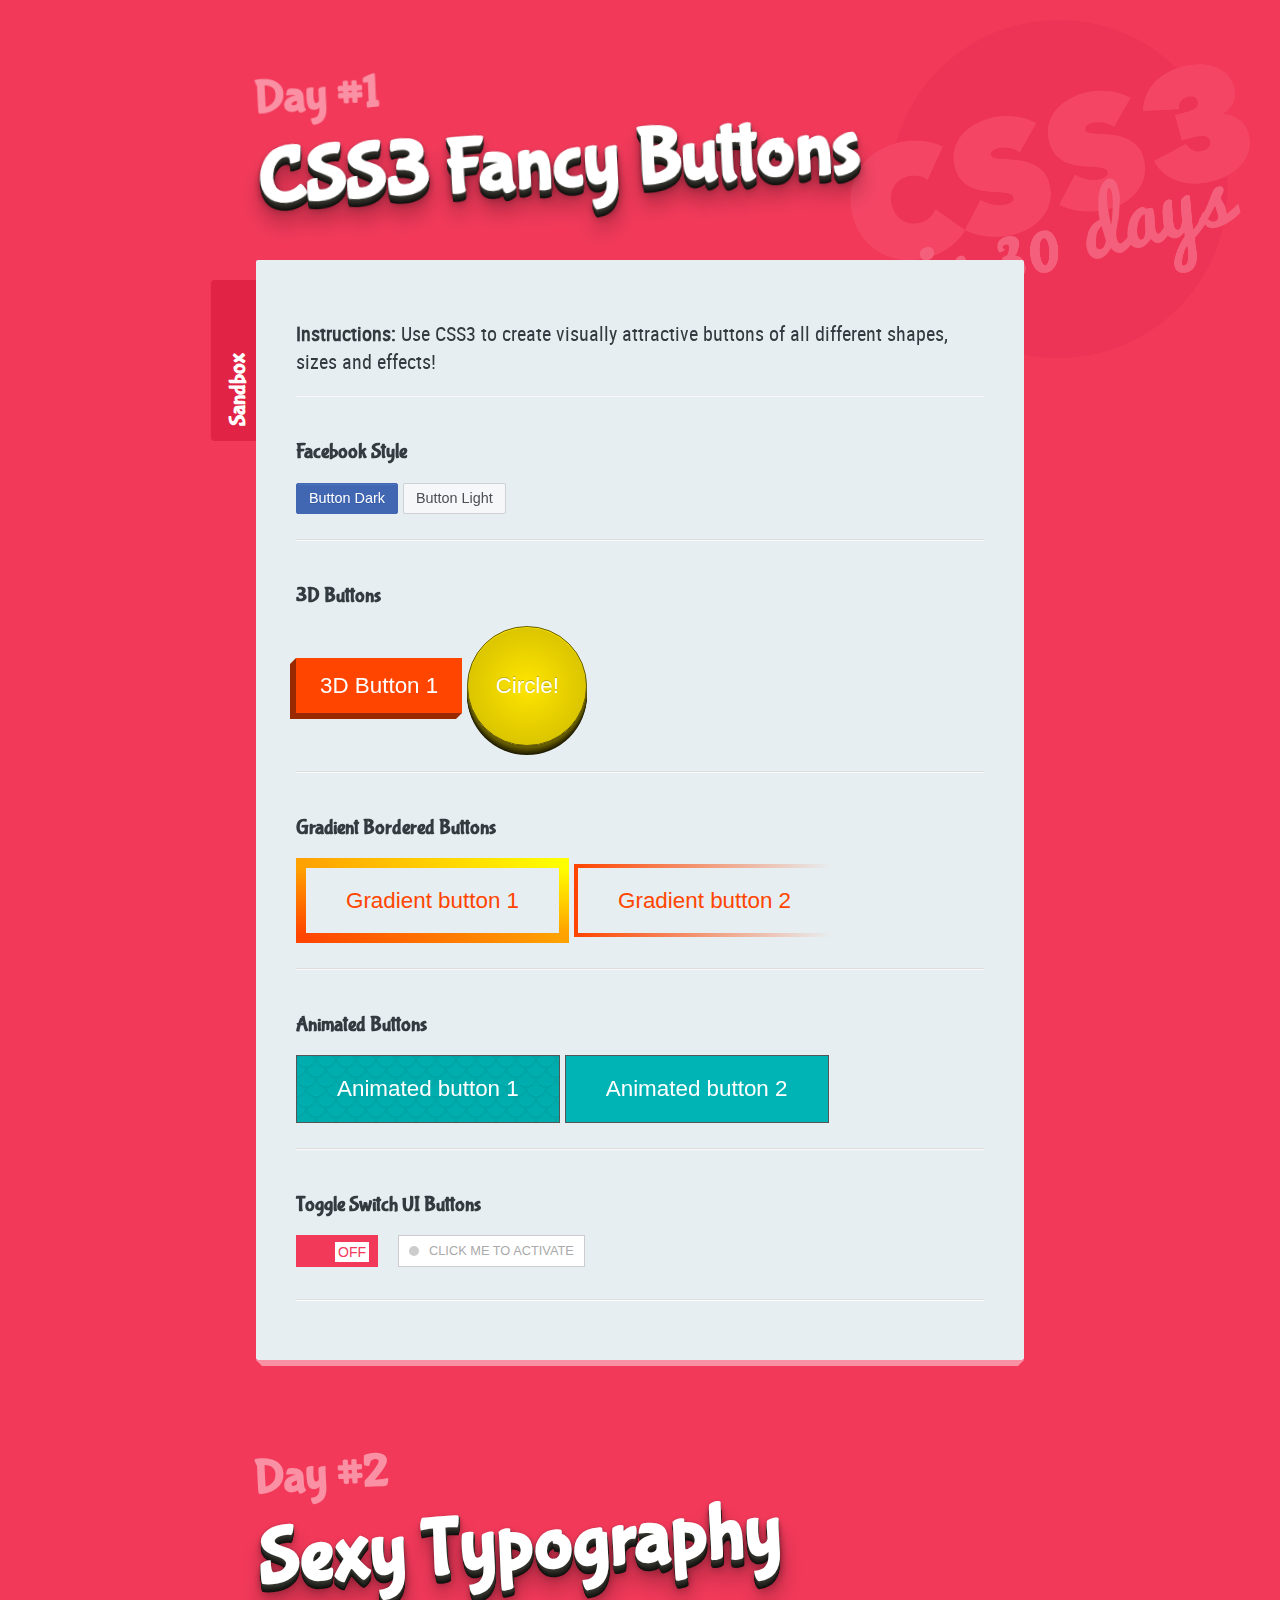
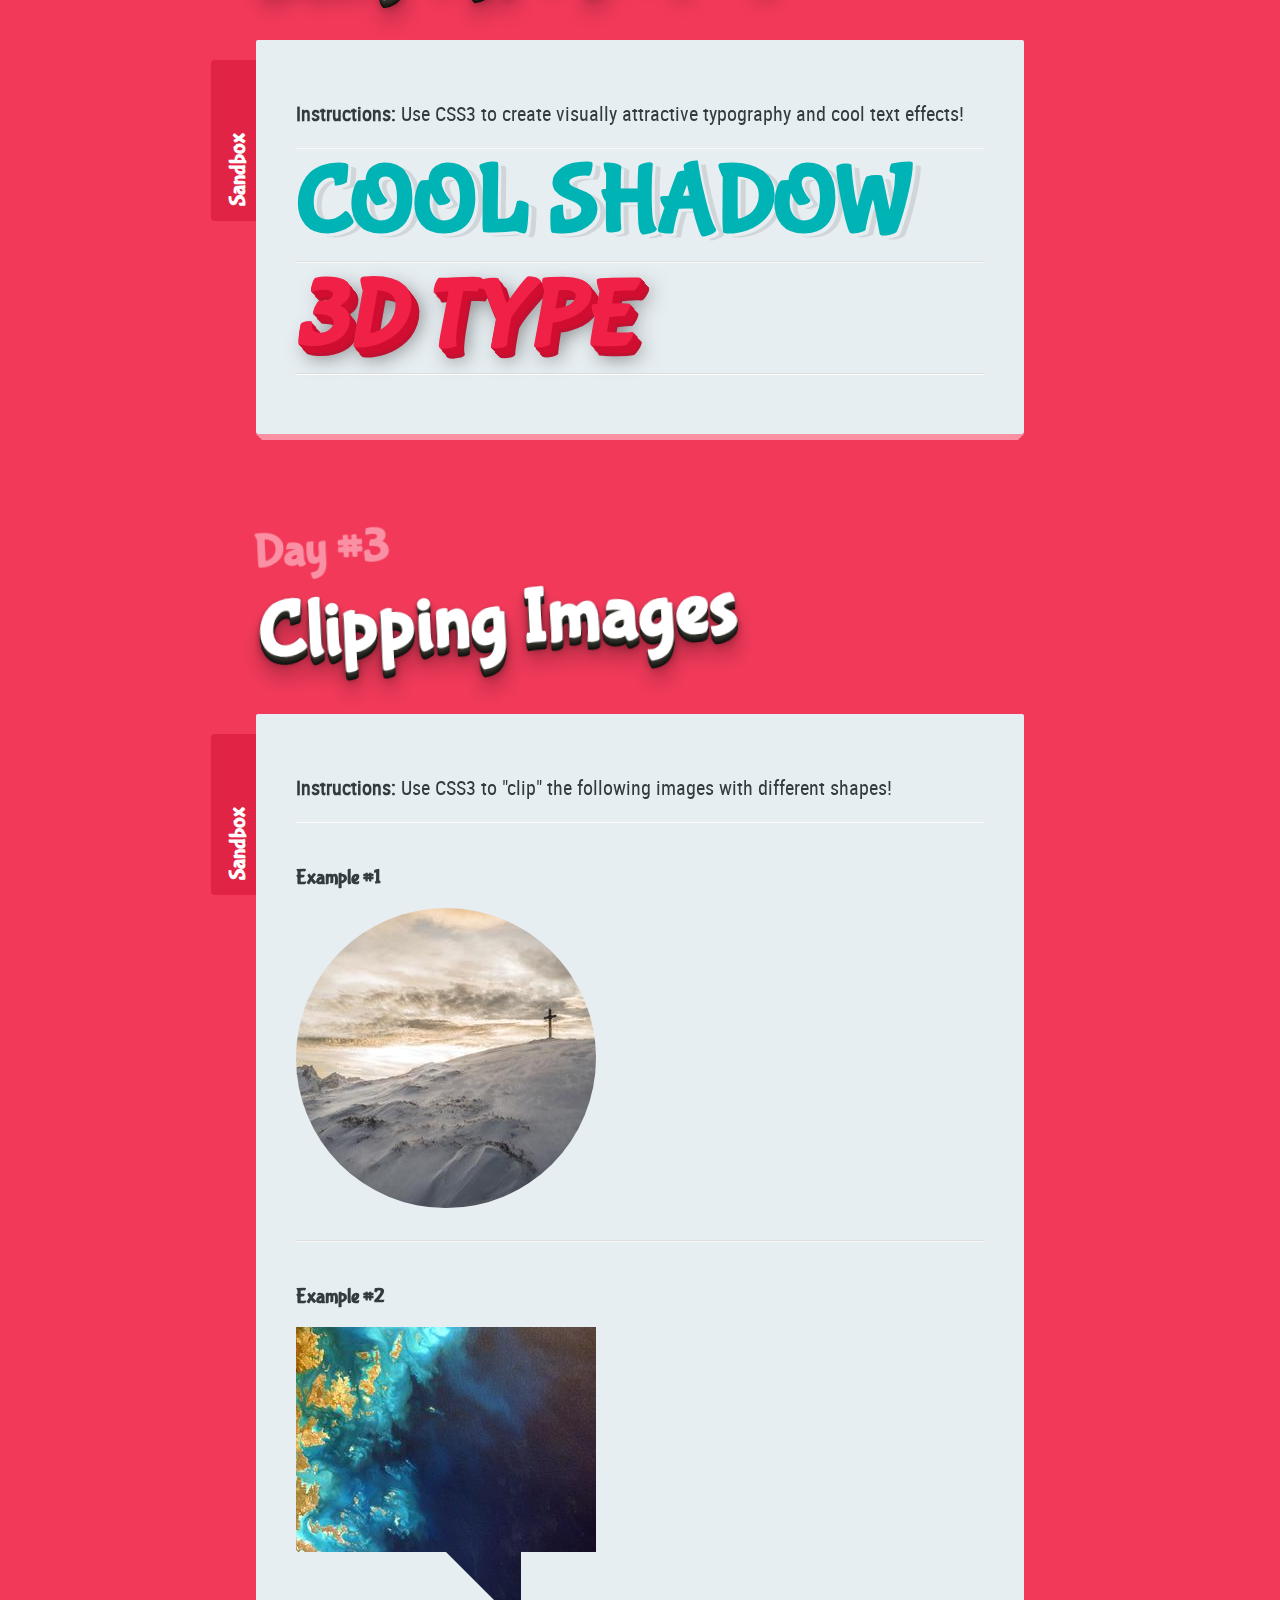
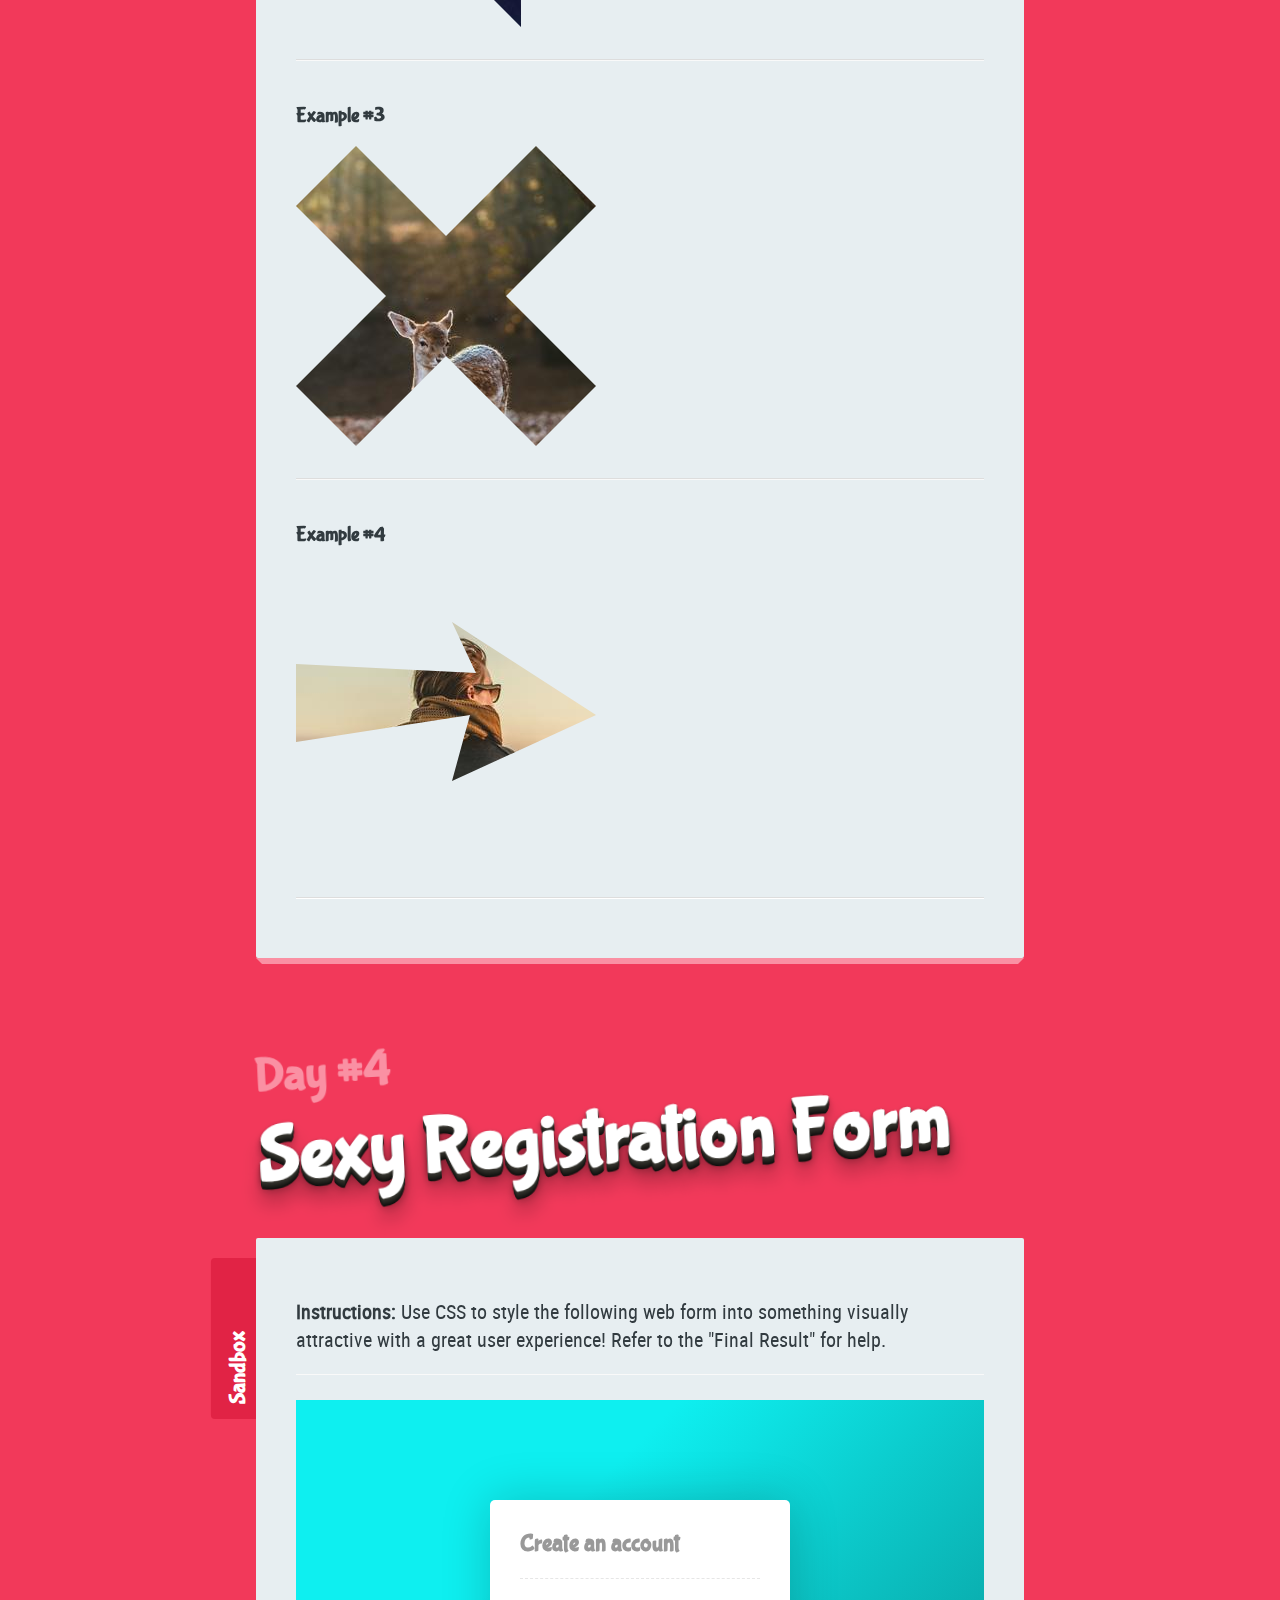
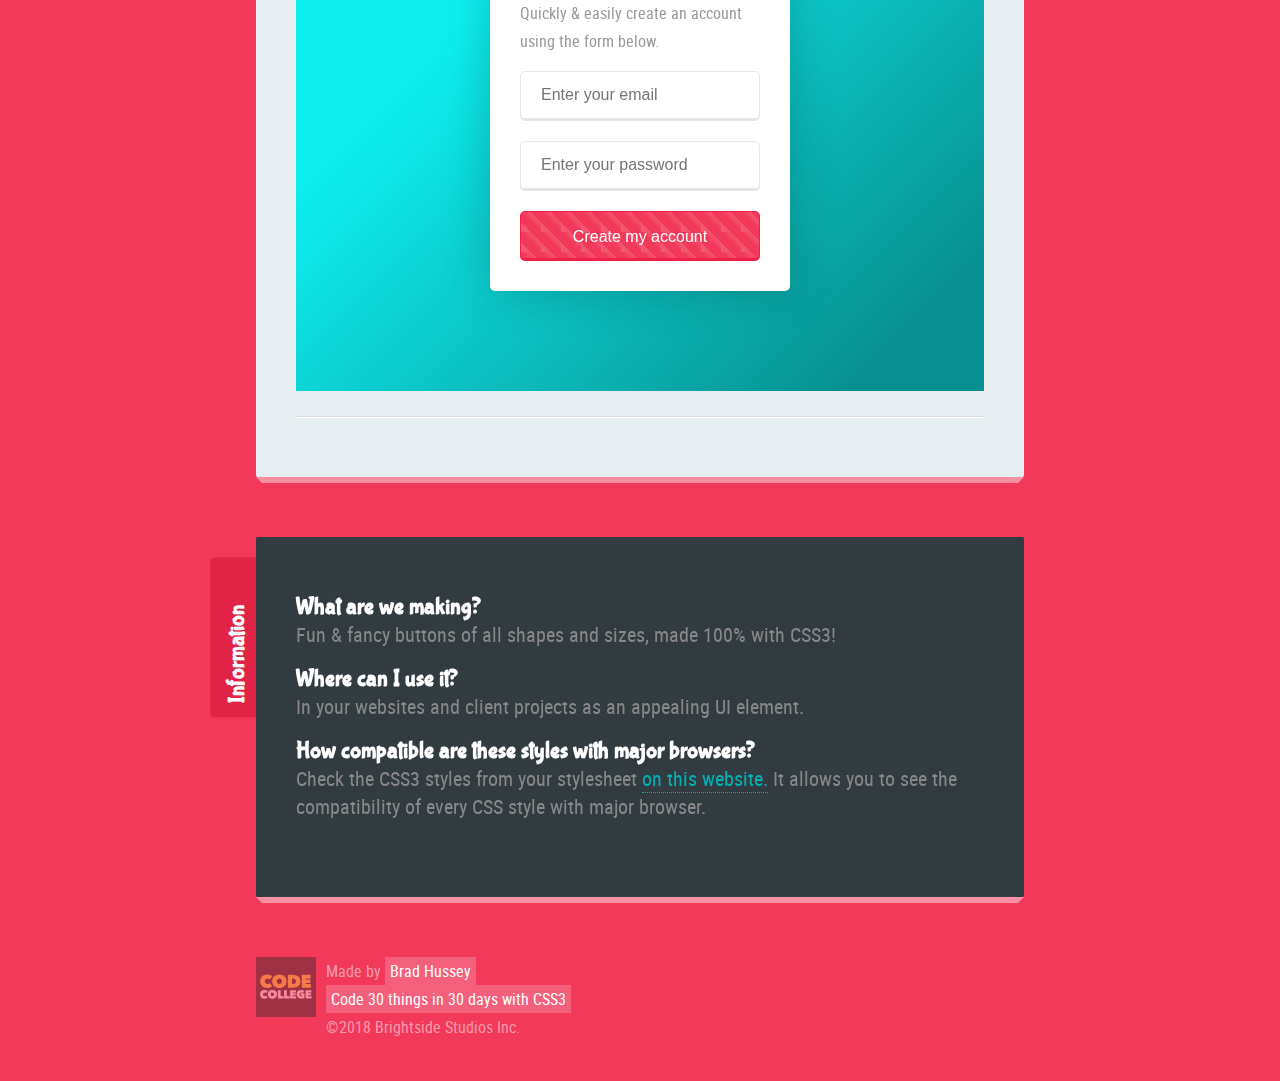
==== index.html @ 58eba9de "change title" ====
<!--
  Message from Brad:
  Thanks for watching CSS3 in 30 Days! You're awesome.
  Want more fun design & coding courses? Check out my website.

  https://codecollege.ca
  (it's free to start)
-->

<!DOCTYPE html>
<html>
  <head>
    <meta charset="utf-8" />
    <title>CSS3 | Code 30 Things in 30 Days with CSS3</title>

    <!-- SANDBOX CSS (this is your file!) -->
    <link rel="stylesheet" href="css/sandbox.css" />

    <!-- NORMALIZE CSS -->
    <link rel="stylesheet" href="css/normalize.css" />

    <!-- PROJECT THEME CSS -->
    <link rel="stylesheet" href="css/theme.css" />
  </head>
  <body>
    <h1><small>Day #1</small> CSS3 Fancy Buttons</h1>

    <div class="sandbox">
      <h2>Sandbox <small>This is where you play</small></h2>
      <div class="content">
        <p>
          <strong>Instructions:</strong> Use CSS3 to create visually attractive
          buttons of all different shapes, sizes and effects!
        </p>

        <section>
          <h4>Facebook Style</h4>
          <button
            type="button"
            name="button"
            class="facebook-style-btn facebook-style-dark"
          >
            Button Dark
          </button>

          <button
            type="button"
            name="button"
            class="facebook-style-btn facebook-style-light"
          >
            Button Light
          </button>
        </section>

        <section>
          <h4>3D Buttons</h4>
          <button type="button" name="button" class="btn-3d-1">
            3D Button 1
          </button>

          <button type="button" name="button" class="btn-3d-2">Circle!</button>
        </section>

        <section>
          <h4>Gradient Bordered Buttons</h4>
          <button type="button" name="button" class="gradient-btn-1">
            Gradient button 1
          </button>
          <button type="button" name="button" class="gradient-btn-2">
            Gradient button 2
          </button>
        </section>

        <section>
          <h4>Animated Buttons</h4>

          <button type="button" name="button" class="animated-btn-1">
            Animated button 1
          </button>
          <button type="button" name="button" class="animated-btn-2">
            Animated button 2
          </button>
        </section>

        <section>
          <h4>Toggle Switch UI Buttons</h4>

          <label for="toggle1" class="toggle-1">
            <input type="checkbox" id="toggle1" class="toggle-1__input" />
            <span class="toggle-1__button"></span>
          </label>

          <label for="toggle2" class="toggle-2">
            <input type="checkbox" id="toggle2" class="toggle-2__input" />
            <span class="toggle-2__button">Click me to activate</span>
          </label>
        </section>
      </div>
    </div>

    <h1><small>Day #2</small> Sexy Typography</h1>

    <div class="sandbox">
      <h2>Sandbox <small>This is where you play</small></h2>
      <div class="content">
        <p>
          <strong>Instructions:</strong> Use CSS3 to create visually attractive
          typography and cool text effects!
        </p>

        <section>
          <h4 class="shadow-typo">Cool Shadow</h4>
        </section>

        <section>
          <h4 class="threedee-typo">3D Type</h4>
        </section>
      </div>
    </div>
    <h1><small>Day #3</small> Clipping Images</h1>
    <div class="sandbox">
      <h2>Sandbox <small>This is where you play</small></h2>
      <div class="content">
        <p>
          <strong>Instructions:</strong> Use CSS3 to "clip" the following images
          with different shapes!
        </p>

        <section>
          <h4>Example #1</h4>

          <img src="/image/1000.jpg"" alt="" class="clip-image-1"/>
        </section>

        <section>
          <h4>Example #2</h4>

          <img src="/image/1002.jpg" alt="" class="clip-image-2" />
        </section>

        <section>
          <h4>Example #3</h4>

          <img src="/image/1003.jpg"" alt="" class="clip-image-3"/>
        </section>

        <section>
          <h4>Example #4</h4>

          <img src="/image/1005.jpg"" alt="" class="clip-image-4"/>
        </section>
      </div>
    </div>

    <h1><small>Day #4</small> Sexy Registration Form</h1>

    <div class="sandbox">
      <h2>Sandbox <small>This is where you play</small></h2>
      <div class="content">
        <p>
          <strong>Instructions:</strong> Use CSS to style the following web form
          into something visually attractive with a great user experience! Refer
          to the "Final Result" for help.
        </p>

        <section>
          <div class="register-wrapper">
            <div class="register-block">
              <h3 class="register-title">Create an account</h3>
              <p>
                Quickly &amp; easily create an account using the form below.
              </p>
              <form action="">
                <input type="email" placeholder="Enter your email" />
                <input type="password" placeholder="Enter your password" />
                <input type="submit" value="Create my account" />
              </form>
            </div>
          </div>
        </section>
      </div>
    </div>
    <div class="info">
      <h2>Information <small>About this lesson</small></h2>
      <h3>What are we making?</h3>
      <p>
        Fun &amp; fancy buttons of all shapes and sizes, made 100% with CSS3!
      </p>

      <h3>Where can I use it?</h3>
      <p>In your websites and client projects as an appealing UI element.</p>

      <h3>How compatible are these styles with major browsers?</h3>
      <p>
        Check the CSS3 styles from your stylesheet
        <a href="http://caniuse.com/">on this website.</a> It allows you to see
        the compatibility of every CSS style with major browser.
      </p>
    </div>

    <footer>
      <div class="logo">
        <a href="http://codecollege.ca/" id="logo">
          <img src="image/bggray.svg" width="60px" id="logo_bg-gray" />
          <img src="image/bgyellow.svg" width="60px" id="logo_bg-yellow" />
          <img
            src="image/codecollegelogo.svg"
            width="60px"
            id="logo_codecollege"
          />

          <!-- <img src="../_theme-styles/img/codecollegelogo.png" alt="Learn to Code at CodeCollege.ca" height="60px"> -->
        </a>
      </div>
      <div class="made-by">
        Made by <a href="http://bradhussey.ca/">Brad Hussey</a>
      </div>
      <div class="course">
        <a href="http://codecollege.ca/">Code 30 things in 30 days with CSS3</a>
      </div>
      <div class="copyright">&copy;2018 Brightside Studios Inc.</div>
    </footer>
  </body>
</html>
---- css/sandbox.css ----
/* ========================================

    CODE YOUR STYLES BELOW!

   ====================================== */

/* facebook button */
.facebook-style-btn {
  border-radius: 2px;
  font-size: 0.9rem;
  padding: 6px 12px;
}

.facebook-style-dark {
  -moz-box-shadow: inset 0 1px 0 0 #4d73bf;
  -webkit-box-shadow: inset 0 1px 0 0 #4d73bf;
  box-shadow: inset 0 1px 0 0 #4d73bf;
  background-color: #4267b2;
  border: solid 1px #4267b2;
  color: white;
  text-shadow: 0 1px 0 #3359a5;
}

.facebook-style-dark:hover {
  background-color: #2b54a7;
}
.facebook-style-dark:active {
  background-color: #1d4698;
  border-color: #1d4698;
}

.facebook-style-light {
  background-color: #f6f7f9;
  border: solid 1px #ced0d4;
  color: #4b4f56;
}

.facebook-style-light:hover {
  background-color: #e9ebee;
}
.facebook-style-light:active {
  background-color: #d8dade;
  border-color: #d8dade;
}

/* 3d Button */

.btn-3d-1 {
  position: relative;
  background-color: orangered;
  border: none;
  color: white;
  padding: 15px 24px;
  font-size: 1.4rem;
  box-shadow: -6px 6px 0 hsl(16, 100%, 30%);
  outline: none;
}

.btn-3d-1:hover {
  background-color: hsl(16, 100%, 45%);
}

.btn-3d-1:active {
  background-color: hsl(15, 100%, 40%);
  top: 3px;
  left: -3px;
  box-shadow: -3px 3px 0 hsl(16, 100%, 30%);
}

.btn-3d-1::before {
  position: absolute;
  display: block;
  content: "";
  height: 0;
  width: 0;

  border: solid 6px transparent;
  border-right: solid 6px hsl(16, 100%, 30%);
  border-left-width: 0;
  top: 0;
  left: -6px;
}
.btn-3d-1::after {
  position: absolute;
  display: block;
  content: "";
  height: 0;
  width: 0;

  border: solid 6px transparent;
  border-top: solid 6px hsl(16, 100%, 30%);
  border-bottom-width: 0;
  right: 0;
  bottom: -6px;
}

.btn-3d-1:active::before {
  border: solid 3px transparent;
  border-right: solid 3px hsl(16, 100%, 30%);
}
.btn-3d-1:active::after {
  border: solid 3px transparent;
  border-top: solid 3px hsl(16, 100%, 30%);
}

/* 3d button 2 */

.btn-3d-2 {
  position: relative;

  background-color: #ecd300;
  background: -webkit-radial-gradient(hsl(54, 100%, 50%), hsl(54, 100%, 40%));
  background: -o-radial-gradient(hsl(54, 100%, 50%), hsl(54, 100%, 40%));
  background: -moz-radial-gradient(hsl(54, 100%, 50%), hsl(54, 100%, 40%));
  background: radial-gradient(hsl(54, 100%, 50%), hsl(54, 100%, 40%));

  font-size: 1.4rem;
  text-shadow: 0 -1px 0 #c3af07;
  color: white;
  border: solid 1px hsl(54, 100%, 20%);
  border-radius: 100%;
  height: 120px;
  width: 120px;
  z-index: 4;

  outline: none;

  box-shadow: inset 0 1px 0 hsl(54, 100%, 50%), 0 2px 0 hsl(54, 100%, 20%),
    0 3px 0 hsl(54, 100%, 18%), 0 4px 0 hsl(54, 100%, 16%),
    0 5px 0 hsl(54, 100%, 14%), 0 6px 0 hsl(54, 100%, 12%),
    0 7px 0 hsl(54, 100%, 10%), 0 8px 0 hsl(54, 100%, 8%),
    0 9px 0 hsl(54, 100%, 6%);
}

.btn-3d-2:hover {
  background: -webkit-radial-gradient(hsl(54, 100%, 45%), hsl(54, 100%, 35%));
  background: -o-radial-gradient(hsl(54, 100%, 45%), hsl(54, 100%, 35%));
  background: -moz-radial-gradient(hsl(54, 100%, 45%), hsl(54, 100%, 35%));
  background: radial-gradient(hsl(54, 100%, 45%), hsl(54, 100%, 35%));
}
.btn-3d-2:active {
  background: -webkit-radial-gradient(hsl(54, 100%, 43%), hsl(54, 100%, 33%));
  background: -o-radial-gradient(hsl(54, 100%, 43%), hsl(54, 100%, 33%));
  background: -moz-radial-gradient(hsl(54, 100%, 43%), hsl(54, 100%, 33%));
  background: radial-gradient(hsl(54, 100%, 43%), hsl(54, 100%, 33%));

  top: 2px;

  box-shadow: inset 0 1px 0 hsl(54, 100%, 50%), 0 2px 0 hsl(54, 100%, 20%),
    0 3px 0 hsl(54, 100%, 18%), 0 4px 0 hsl(54, 100%, 16%),
    0 5px 0 hsl(54, 100%, 14%), 0 6px 0 hsl(54, 100%, 12%),
    0 7px 0 hsl(54, 100%, 10%);
}

/* gradient button */

.gradient-btn-1 {
  position: relative;
  z-index: 1;
  display: inline-block;
  padding: 20px 40px;
  font-size: 1.4rem;
  box-sizing: border-box;
  background-color: #e7eef1;
  border: solid 10px transparent;
  border-image: linear-gradient(to top right, orangered, yellow);
  border-image-slice: 1;
  color: orangered;
  transition: all 0.3s ease-in-out;
}

.gradient-btn-1:hover {
  background-image: linear-gradient(to top right, orangered, yellow);
  color: white;
}

.gradient-btn-2 {
  position: relative;
  z-index: 1;
  display: inline-block;
  padding: 20px 40px;
  font-size: 1.4rem;
  box-sizing: border-box;
  background-color: #e7eef1;
  border: solid 4px transparent;
  border-image: linear-gradient(to right, orangered, transparent);
  border-image-slice: 1;
  color: orangered;
  transition: all 0.3s ease-in-out;
}

.gradient-btn-2:hover {
  background-image: linear-gradient(to right, orangered, transparent);
  color: white;
  border-right-style: none;
}

/* animated button */

.animated-btn-1 {
  position: relative;
  display: inline-block;
  padding: 20px 40px;
  font-size: 1.4rem;
  background-color: #00b3b4;
  background-image: url(../image/pattern.png);
  background-size: 40xp 40px;
  border: solid 1px #555;
  color: white;
  transition: all ease 0.3s;
}

.animated-btn-1:hover {
  animation: loading-btn-animation 2s linear infinite;
}

@keyframes loading-btn-animation {
  from {
    background-position: 0 0;
  }
  to {
    background-position: 40px 0;
  }
}

.animated-btn-2 {
  position: relative;
  display: inline-block;
  padding: 20px 40px;
  font-size: 1.4rem;
  background-color: #00b3b4;
  background-size: 40xp 40px;
  border: solid 1px #555;
  color: white;
  transition: all ease 0.3s;
}

.animated-btn-2::after {
  position: absolute;
  top: 30%;
  right: 0.6em;
  content: ">";
  transition: all ease 0.3s;
  opacity: 0;
}

.animated-btn-2:hover {
  padding: 20px 60px 20px 20px;
}
.animated-btn-2:hover::after {
  right: 1.2em;
  opacity: 1;
}

/* toogle switch button */

.toggle-1 {
  font-family: Helvetica, Arial, sans-serif;
  display: inline-block;
  vertical-align: top;
  margin: 0 15px 0 0;
}

.toggle-1__input {
  display: none;
}

.toggle-1__button {
  position: relative;
  display: inline-block;
  font-size: 14px;
  line-height: 20px;
  text-transform: uppercase;
  background-color: #f2395a;
  border: solid 1px #f2395a;
  color: white;
  width: 80px;
  height: 30px;
  transition: all ease 0.3s;
  cursor: pointer;
}

.toggle-1__button::before {
  position: absolute;
  top: 6px;
  left: 38px;
  right: auto;
  display: inline-block;
  height: 20px;
  padding: 0 3px;
  background-color: #ffffff;
  color: #f2395a;
  content: "off";
  transition: all 0.3s ease;
}

.toggle-1__input:checked + .toggle-1__button {
  background-color: #00b3b4;
  border: solid 1px #00b3b4;
}

.toggle-1__input:checked + .toggle-1__button::before {
  left: 5px;
  content: "on";
  color: #00b3b4;
}

.toggle-2 {
  font-family: Helvetica, Arial, sans-serif;
  font-size: 0.8rem;
  display: inline-block;
  vertical-align: top;
  margin: 0 15px 0 0;
}

.toggle-2__input {
  display: none;
}
.toggle-2__button {
  position: relative;
  display: inline-block;
  line-height: 20px;
  text-transform: uppercase;
  background-color: white;
  color: #aaa;
  border: solid 1px #ccc;
  padding: 5px 10px 5px 30px;
  transition: all ease 0.3s;
  cursor: pointer;
}

.toggle-2__button::before {
  position: absolute;
  top: 10px;
  left: 10px;
  display: inline-block;
  width: 10px;
  height: 10px;
  background-color: #ccc;
  content: "";
  transition: all ease 0.3s;
  border-radius: 100%;
}

.toggle-2__input:checked + .toggle-2__button {
  background-color: #00b3b4;
  border-color: #00b3b4;
  color: white;
}

.toggle-2__input:checked + .toggle-2__button::before {
  background-color: white;
}

/* cool shadow */
.shadow-typo {
  position: relative;
  display: inline-block;
  font-size: 6rem;
  text-transform: uppercase;
  color: #00b3b4;
  text-shadow: 3px 3px 0px #e7eef1, 8px 4px 0px rgba(0, 0, 0, 0.1);
}

.threedee-typo {
  font-size: 6rem;
  text-transform: uppercase;
  color: #f02046;
  -webkit-transform: skew(-5deg, -5deg) rotate(5deg);
  transform: skew(-5deg, -5deg) rotate(5deg);
  -webkit-transform-origin: center center;
  transform-origin: center center;

  text-shadow: 1px 1px #d10e31, 2px 2px #d10e31, 3px 3px #d10e31,
    4px 4px #d10e31, 5px 5px #d10e31, 6px 6px #d10e31, 7px 7px #d10e31,
    8px 8px #c01232, 9px 9px #c01232, 10px 10px #c01232,
    11px 11px 20px rgba(0, 0, 0, 0.5);
}

/* clipping images day 3 */

/* image number 1 */

.clip-image-1 {
  -webkit-clip-path: circle(50% at 50% 50%);
  clip-path: circle(50% at 50% 50%);
}

.clip-image-2 {
  -webkit-clip-path: polygon(
    0 0,
    100% 0,
    100% 75%,
    75% 75%,
    75% 100%,
    50% 75%,
    0 75%
  );
  clip-path: polygon(0 0, 100% 0, 100% 75%, 75% 75%, 75% 100%, 50% 75%, 0 75%);
}
.clip-image-3 {
  -webkit-clip-path: polygon(
    20% 0,
    0 20%,
    30% 50%,
    0 80%,
    20% 100%,
    50% 70%,
    80% 100%,
    100% 80%,
    70% 50%,
    100% 20%,
    80% 0%,
    50% 30%
  );
  clip-path: polygon(
    20% 0,
    0 20%,
    30% 50%,
    0 80%,
    20% 100%,
    50% 70%,
    80% 100%,
    100% 80%,
    70% 50%,
    100% 20%,
    80% 0%,
    50% 30%
  );
}
.clip-image-4 {
  -webkit-clip-path: polygon(
    0% 33%,
    60% 36%,
    52% 19%,
    100% 50%,
    52% 72%,
    58% 50%,
    0% 59%
  );
  clip-path: polygon(
    0% 33%,
    60% 36%,
    52% 19%,
    100% 50%,
    52% 72%,
    58% 50%,
    0% 59%
  );
}

/* day 4 sexy registration form */

.register-wrapper {
  background-image: -webkit-linear-gradient(135deg, #0eeff0 30%, #088f90 90%);
  background-image: linear-gradient(135deg, #0eeff0 30%, #088f90 90%);
  position: relative;
  z-index: 3;
  padding: 100px;
  color: #999;
  font-size: 1rem;
}

.register-wrapper * {
  box-sizing: border-box;
}

.register-wrapper form input {
  display: inline-block;
  width: 100%;
  padding: 0 20px;
  line-height: 50px;
  height: 50px;
  background-color: white;
  border: solid 1px #e6e6e6;
  border-bottom-width: 3px;
  border-radius: 5px;
  -webkit-transition: all ease 0.3s;
  transition: all ease 0.3s;
  outline: none;
}
.register-wrapper form input:not(:last-child) {
  margin-bottom: 20px;
}
.register-wrapper form input[type="email"]:focus,
.register-wrapper form input[type="email"]:active,
.register-wrapper form input[type="password"]:focus,
.register-wrapper form input[type="password"]:active {
  border-color: #ccc;
}
.register-wrapper form input[type="submit"] {
  position: relative;
  z-index: 1;
  display: inline-block;
  padding: 0 20px;
  background-color: #f2395a;
  background-size: 20px 20px;
  background-image: -webkit-linear-gradient(
    45deg,
    rgba(255, 255, 255, 0.15) 25%,
    rgba(0, 0, 0, 0) 25%,
    rgba(0, 0, 0, 0) 50%,
    rgba(255, 255, 255, 0.15) 75%,
    rgba(255, 255, 255, 0.15) 75%,
    rgba(0, 0, 0, 0) 75%,
    rgba(0, 0, 0, 0)
  );
  border: solid 1px #f02146;
  border-bottom-width: 3px;
  color: white;
  cursor: pointer;
  -webkit-transition: all ease 0.3s;
  transition: all ease 0.3s;
}
.register-wrapper form input[type="submit"]:hover {
  background-size: 30px 30px;
}

.register-title {
  font-size: 1.5rem;
  padding-bottom: 20px;
  margin: 0 0 20px;
  border-bottom: dashed 1px #e6e6e6;
}

.register-block {
  position: relative;
  display: block;
  width: 100%;
  max-width: 300px;
  margin: 0 auto;
  padding: 30px;
  background-color: white;
  box-shadow: 0 0 50px rgba(0, 0, 0, 0.2);
  border-radius: 5px;
}
.register-block::before,
.register-block::after {
  position: absolute;
  z-index: -1;
  top: 0;
  left: 0;
  right: 0;
  bottom: 0;
  display: block;
  width: 100%;
  height: 100%;
  content: "";
  background-color: white;
  border: solid 1px #e6e6e6;
  border-radius: 5px;
  -webkit-transform: scale(0.9) translate(0, 0);
  transform: scale(0.9) translate(0, 0);
  transition: all ease 0.3s;
}

.register-block::after {
  transition-delay: 0.05s;
}

.register-block:hover::before {
  -webkit-transform: scale(0.96) translate(0, 16px);
  transform: scale(0.96) translate(0, 16px);
  z-index: -1;
}
.register-block:hover::after {
  -webkit-transform: scale(0.92) translate(0, 32px);
  transform: scale(0.92) translate(0, 32px);
  z-index: -2;
}
---- css/theme.css ----
/* ========================================
   THEME.CSS
   These are the styles for the theme of
   the lesson.

   Course:  CSS3 in 30 Days
   Author:  Brad Hussey
   Website: codecollege.ca
   ====================================== */
/* font local */
@font-face {
  font-family: "Nova Mono";
  src: url("/fonts/novamono-regular-webfont.woff2") format("woff2"),
    url("/fonts/novamono-regular-webfont.woff") format("woff");
  font-weight: normal;
  font-style: normal;
}

@font-face {
  font-family: "Bubblegum Sans";
  src: url("/fonts/bubblegumsans-regular-webfont.woff2") format("woff2"),
    url("/fonts/bubblegumsans-regular-webfont.woff") format("woff");
  font-weight: normal;
  font-style: normal;
}

@font-face {
  font-family: "Roboto Condensed";
  src: url("/fonts/robotocondensed-regular-webfont.woff2") format("woff2"),
    url("/fonts/robotocondensed-regular-webfont.woff") format("woff");
  font-weight: normal;
  font-style: normal;
}
/* font local */
body {
  font-family: "Roboto Condensed", "Helvetica Neue", Helvetica, Arial,
    sans-serif;

  /* DARK PINK */
  background: #f2395a;

  /*TEAL*/
  /*background: #00B3B4;*/

  font-size: 20px;
  line-height: 28px;
  color: #323b40;
  margin: 40px 0;
}

body::before {
  position: fixed;
  content: "";
  height: 400px;
  width: 400px;
  top: 20px;
  right: 30px;
  background: url("../image/CSS30_Logo.png") no-repeat;
  background-size: 100%;
  opacity: 0.2;
}

h1,
h2,
h3,
h4,
h5,
h6 {
  font-family: "Bubblegum Sans", cursive;
}

h1 {
  width: 60%;
  max-width: 960px;
  margin: 0 auto 60px;
  transform: rotate(-3deg);
  color: white;
  text-align: left;
  font-size: 5rem;
  line-height: 5rem;
  text-shadow: 0 1px 0 hsl(52, 7%, 20%), 0 2px 0 hsl(52, 7%, 18%),
    0 3px 0 hsl(52, 7%, 16%), 0 4px 0 hsl(52, 7%, 14%), 0 5px 0 hsl(52, 7%, 12%),
    0 6px 0 hsl(52, 7%, 10%), 0 7px 0 hsl(52, 7%, 8%), 0 8px 0 hsl(52, 7%, 6%),
    0 0 5px rgba(0, 0, 0, 0.05), 0 1px 3px rgba(0, 0, 0, 0.2),
    0 3px 5px rgba(0, 0, 0, 0.2), 0 5px 10px rgba(0, 0, 0, 0.2),
    0 10px 10px rgba(0, 0, 0, 0.2), 0 20px 20px rgba(0, 0, 0, 0.3);
}

h1 small {
  font-size: 3rem;
  display: block;
  color: #fa90a3;
  text-shadow: none;
}

h2 {
  color: white;
}

h2 small {
  font-weight: normal;
  font-size: 1rem;
  display: block;
  color: #323b40;
}

h3 small {
  font-weight: normal;
  font-family: "Roboto Condensed", "Helvetica Neue", Helvetica, Arial,
    sans-serif;
  color: #888;
  display: block;
}

h4 {
  margin: 1rem 0;
}

a:link,
a:visited {
  color: #00b3b4;
  text-decoration: none;
  border-bottom: dotted 1px #00b3b4;
}
a:hover {
  background: #00b3b4;
  color: white;
  text-decoration: none;
}

button {
  font-size: 1rem;
}

code {
  background: #fd6000;
  color: white;
  padding: 4px 6px;
  font-family: "Nova Mono", monospace;
  font-size: 1rem;
  border-radius: 2px;
  box-shadow: inset 0 1px 2px #5e2400;
  display: inline-block;
}

section {
  position: relative;
  border-top: solid 1px #f9f9f9;
  border-bottom: solid 1px #ddd;
  padding: 25px 0;
}

section:first-child::before {
  position: absolute;
  content: "";
  width: 100%;
  height: 1px;
  border-top: solid 1px #ddd;
  top: -2px;
  left: 0;
}

section:last-child::after {
  position: absolute;
  content: "";
  width: 100%;
  border-top: solid 1px white;
  bottom: -2px;
  left: 0;
}

section footer {
  margin: inherit;
  width: inherit;
  color: inherit;
  font-size: inherit;
}

section header,
section article,
section nav,
section aside,
section footer,
section .logo,
section .articles {
  background: rgba(140, 204, 231, 0.2);
  border: solid 1px rgba(140, 204, 231, 0.3);
  padding: 2%;
  margin: 0 0 2%;
  font-size: 1rem;
  box-sizing: border-box;
}

section ul {
  list-style: none;
  margin: 0;
  padding: 0;
}

section ul li {
  display: inline-block;
  margin: 0 2% 0 0;
}

.course-files {
  text-align: center;
}

a.button-theme {
  color: white;
  font-weight: bold;
  text-transform: uppercase;
}

.button-theme {
  position: relative;
  display: inline-block;
  padding: 10px 30px;
  text-align: center;
  color: white;

  text-shadow: -1px -1px 0 #2c7982;
  background: #00b3b4;
  border: 1px solid #379aa4;

  -webkit-border-radius: 4px;
  -moz-border-radius: 4px;
  border-radius: 4px;

  -webkit-box-shadow: 0 1px 0 rgba(255, 255, 255, 0.5) inset,
    0 -1px 0 rgba(255, 255, 255, 0.1) inset, 0 4px 0 #338a94,
    0 4px 2px rgba(0, 0, 0, 0.5);
  -moz-box-shadow: 0 1px 0 rgba(255, 255, 255, 0.5) inset,
    0 -1px 0 rgba(255, 255, 255, 0.1) inset, 0 4px 0 #338a94,
    0 4px 2px rgba(0, 0, 0, 0.5);
  box-shadow: 0 1px 0 rgba(255, 255, 255, 0.5) inset,
    0 -1px 0 rgba(255, 255, 255, 0.1) inset, 0 4px 0 #338a94,
    0 4px 2px rgba(0, 0, 0, 0.5);
}

.button-theme::before {
  background: #fa90a3;
  background-image: -webkit-gradient(
    linear,
    0% 0%,
    0% 100%,
    from(#ef758b),
    to(#fa90a3)
  );

  -webkit-border-radius: 4px;
  -moz-border-radius: 4px;
  border-radius: 4px;

  -webkit-box-shadow: 0 1px 2px rgba(0, 0, 0, 0.3) inset,
    0 1px 0 rgba(255, 255, 255, 0.5);
  -moz-box-shadow: 0 1px 2px rgba(0, 0, 0, 0.3) inset,
    0 1px 0 rgba(255, 255, 255, 0.5);
  box-shadow: 0 1px 2px rgba(0, 0, 0, 0.3) inset,
    0 1px 0 rgba(255, 255, 255, 0.5);

  position: absolute;
  content: "";
  left: -15px;
  right: -15px;
  top: -14px;
  bottom: -17px;
  z-index: -1;
}

.button-theme:active {
  -webkit-box-shadow: 0 1px 0 rgba(255, 255, 255, 0.5) inset,
    0 -1px 0 rgba(255, 255, 255, 0.1) inset, 0 2px 0 #338a94,
    0 2px 2px rgba(0, 0, 0, 0.5);
  -moz-box-shadow: 0 1px 0 rgba(255, 255, 255, 0.5) inset,
    0 -1px 0 rgba(255, 255, 255, 0.1) inset, 0 2px 0 #338a94,
    0 2px 2px rgba(0, 0, 0, 0.5);
  box-shadow: 0 1px 0 rgba(255, 255, 255, 0.5) inset,
    0 -1px 0 rgba(255, 255, 255, 0.1) inset, 0 2px 0 #338a94,
    0 2px 2px rgba(0, 0, 0, 0.5);
  top: 4px;
}

.button-theme:active::before {
  top: -18px;
  bottom: -13px;
}

.button-theme:hover {
  background: #0bbfc0;
}

.button-theme small {
  display: block;
  color: #007a7b;
  text-shadow: none;
}

.sandbox,
.final-result,
.info {
  position: relative;
  background: #e7eef1;
  width: 60%;
  max-width: 960px;
  margin: 60px auto;
  padding: 40px 40px 60px;
  box-sizing: border-box;
  border-radius: 2px;
  box-shadow: 0 12px 0 -6px #fa90a3;
}

.sandbox::before,
.final-result::before,
.info::before {
  position: absolute;
  display: block;
  content: "";
  border: solid 6px transparent;
  border-right: solid 6px #fa90a3;
  border-top-width: 0px;
  background: none;
  bottom: -6px;
  left: -6px;
}

.sandbox::after,
.final-result::after,
.info::after {
  position: absolute;
  display: block;
  content: "";
  border: solid 6px transparent;
  border-top: solid 6px #fa90a3;
  border-bottom-width: 0px;
  background: none;
  right: 0;
  bottom: -6px;
}

.sandbox h2,
.final-result h2,
.info h2 {
  font-size: 1.4rem;
  display: inline-block;
  transform: rotate(-90deg);
  transition: all ease-in-out 0.1s;
  position: absolute;
  top: 60px;
  left: -85px;
  background: #e12345;
  margin: 0;
  line-height: 1.6rem;
  padding: 15px;
  z-index: -2;
  border-radius: 4px;
  min-width: 130px;
}

.sandbox:hover h2,
.final-result:hover h2,
.info:hover h2 {
  left: -110px;
}

.sandbox .button-theme,
.final-result .button-theme {
  display: block;
  width: 80%;
  margin: 0 auto;
}

.info {
  background: #323b40;
  color: white;
}

.info h3 {
  margin: 1rem 0 0;
}
.info p {
  margin: 0 0 1rem;
  color: #888;
}

.sticky-footer-lesson footer {
  position: relative;
  background: #e7eef1;
  padding: 40px 40px 60px;
  box-sizing: border-box;
  border-radius: 2px;
  color: #333;
}

.sticky-footer-lesson footer a:link {
  color: #e12345;
}

footer {
  width: 60%;
  max-width: 960px;
  margin: 0 auto;
  font-size: 1rem;
  color: #f29baa;
}

footer a:link,
footer a:visited {
  position: relative;
  display: inline-block;
  background: rgba(255, 255, 255, 0.2);
  padding: 0 5px;
  border: none;
  text-decoration: none;
  color: white;
}
footer a:hover {
  background: rgba(255, 255, 255, 0.4);
  box-shadow: -3px 3px 0 #eb2447;
  transform: rotate(-1deg);
}

footer .made-by,
footer .course,
footer .copyright {
  padding-left: 70px;
  transition: all ease 1000ms;
}

footer #logo {
  position: relative;
  z-index: 9;
  opacity: 0.4;
  float: left;
  margin-right: 15px;
  padding: 0;
  background: none;
  flex-direction: row;
  box-shadow: none;
  transition: all ease 1000ms;
}

footer #logo img {
  position: absolute;
  transform-style: preserve-3d;
  transition: all ease 1000ms;
}

footer:hover #logo_codecollege {
  width: 100px;
}

footer:hover #logo_bg-yellow {
  width: 80px;
  transform: translateX(-10px) translateY(10px) translateZ(-10px);
}

footer:hover #logo_bg-gray {
  transform: translateX(-20px) translateY(20px) translateZ(-20px);
}

footer:hover #logo {
  opacity: 1;
  transform: perspective(400px) rotateX(40deg) rotateY(20deg) rotateZ(-25deg)
    translateX(0) translateY(0px) translateZ(0);
}

footer:hover .made-by,
footer:hover .course,
footer:hover .copyright {
  padding-left: 140px;
}
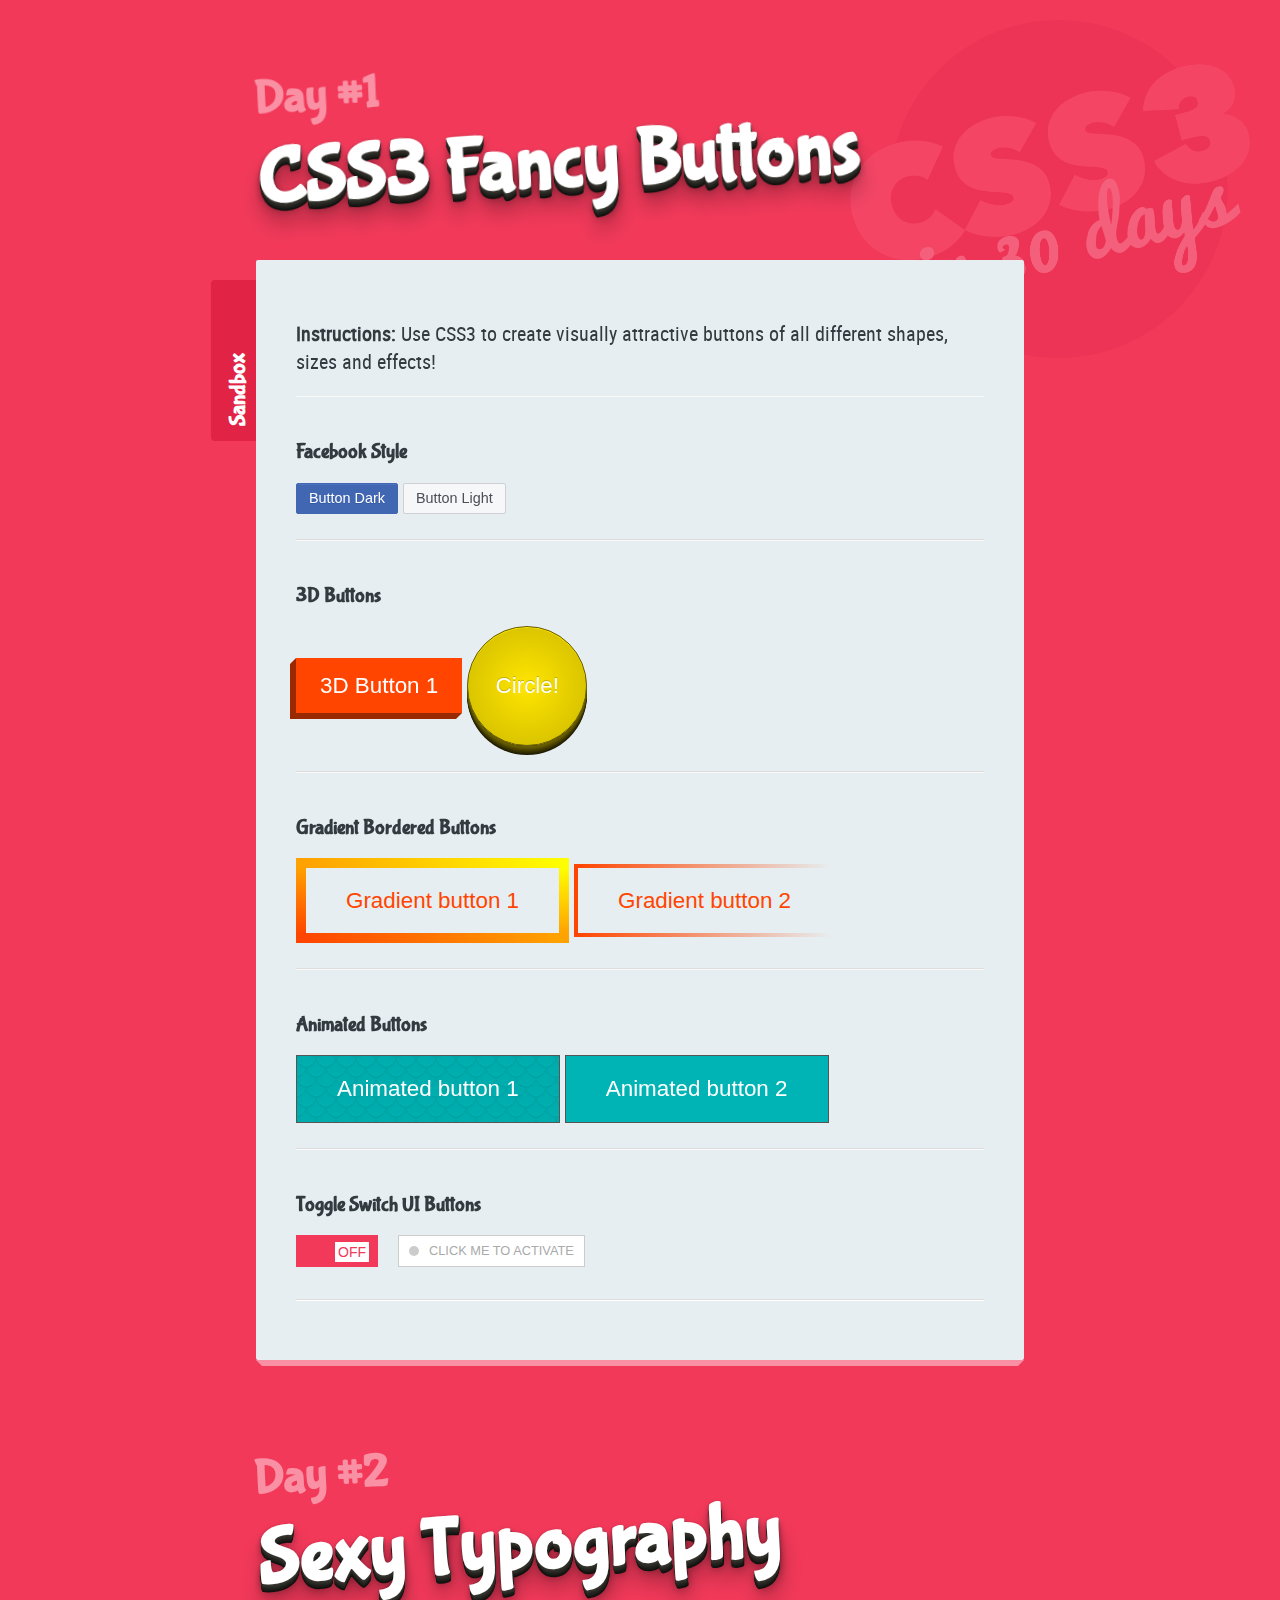
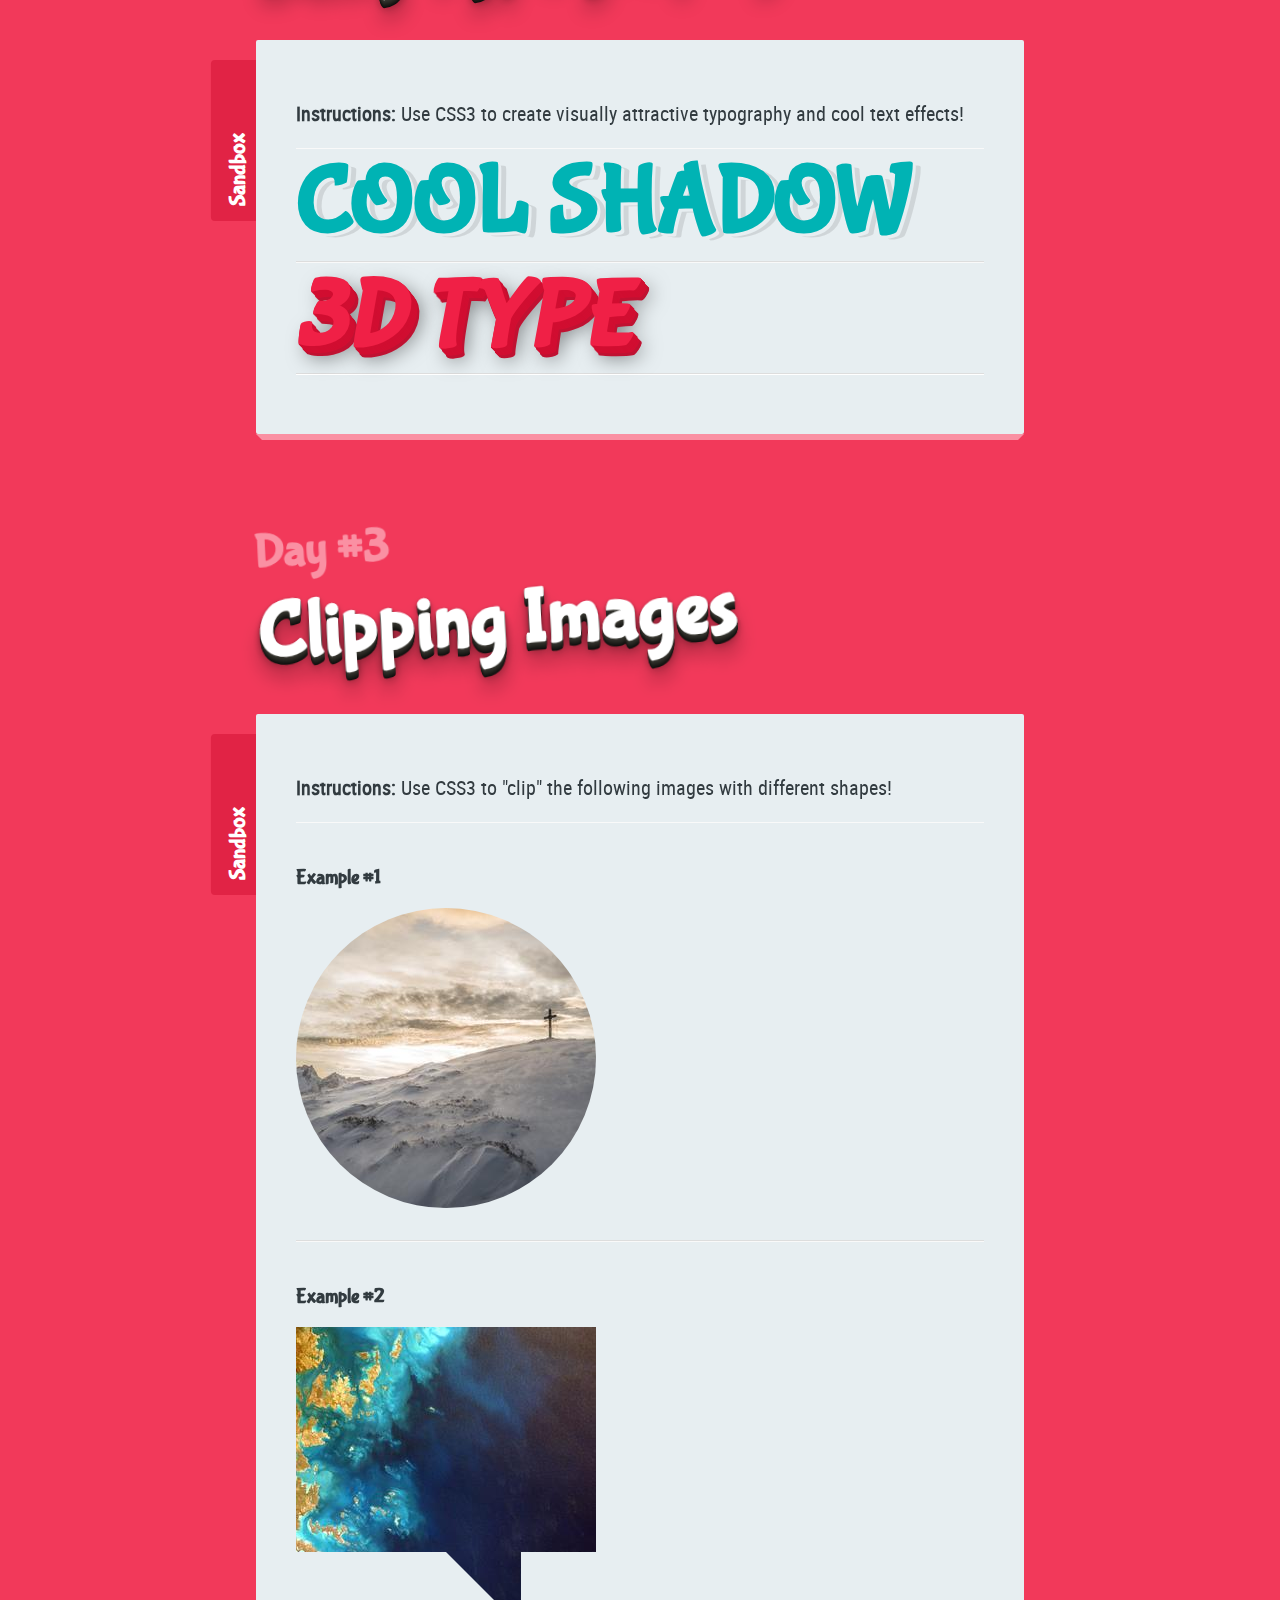
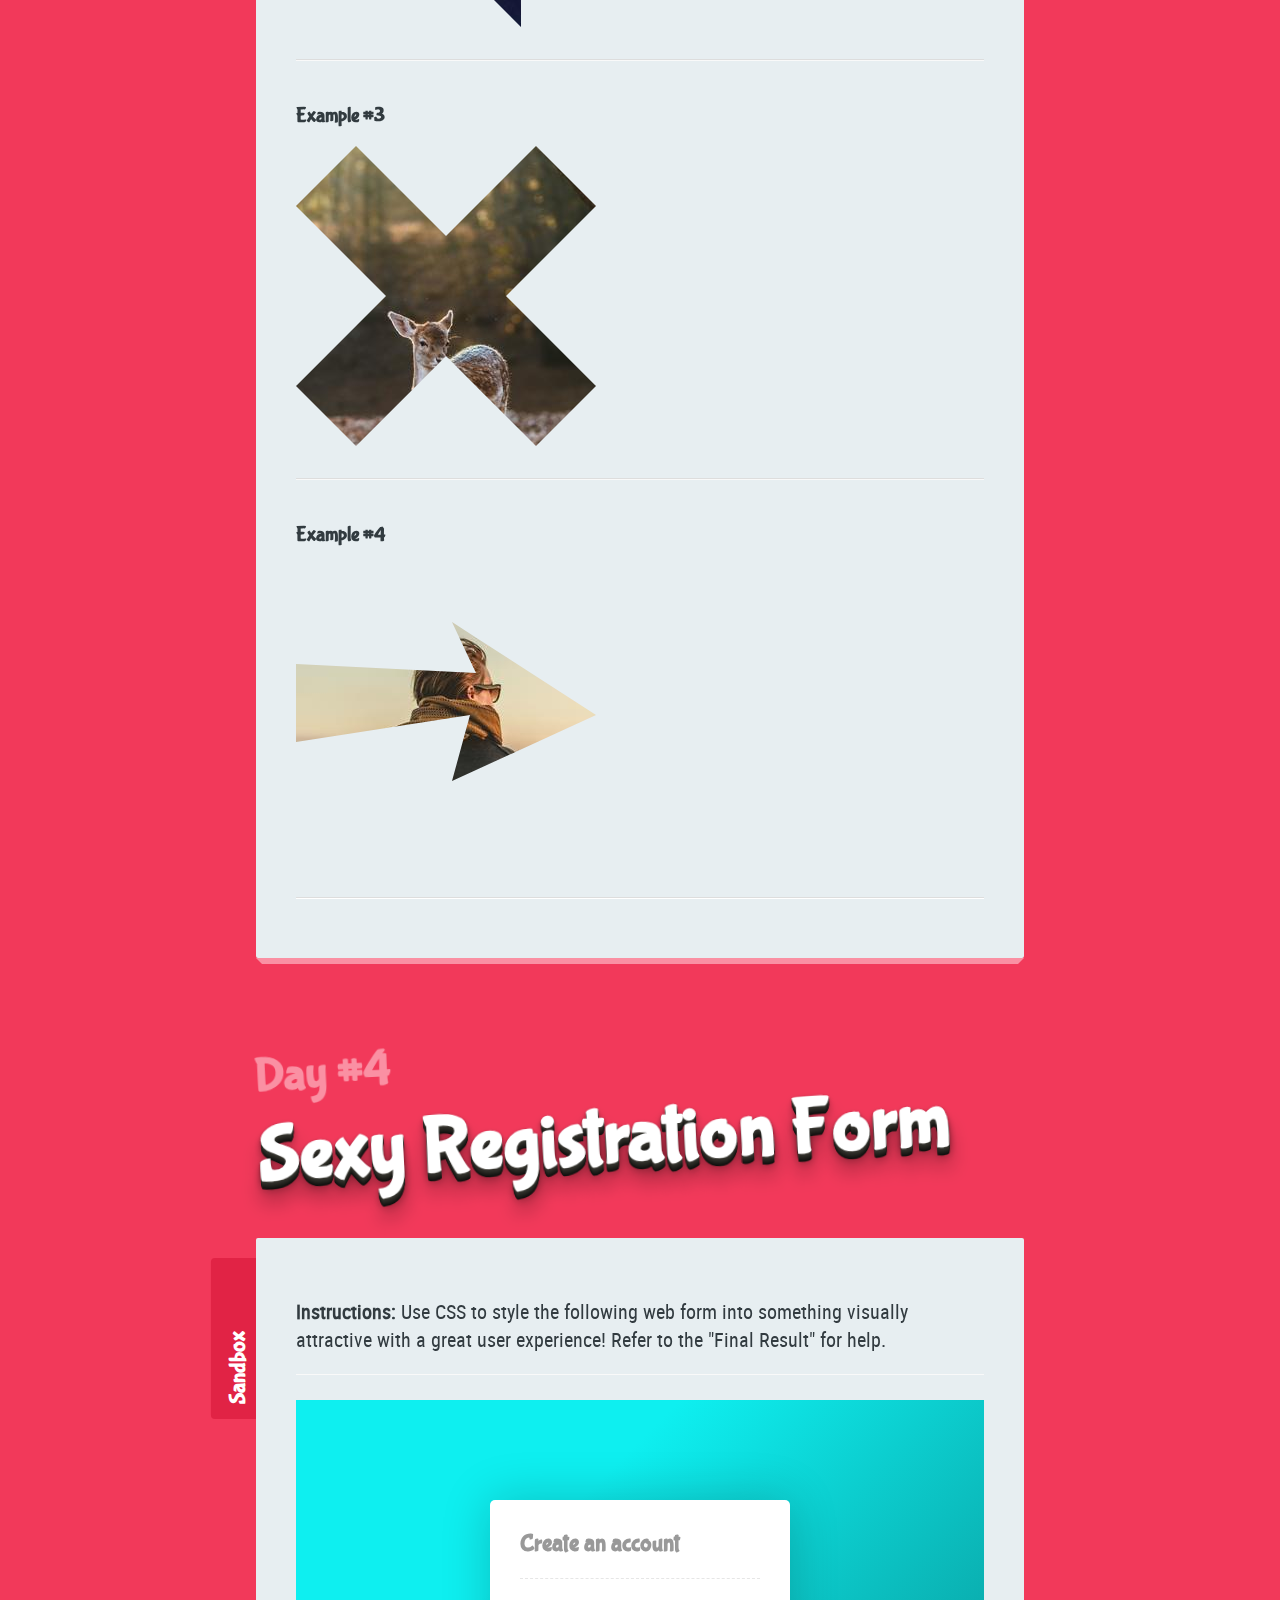
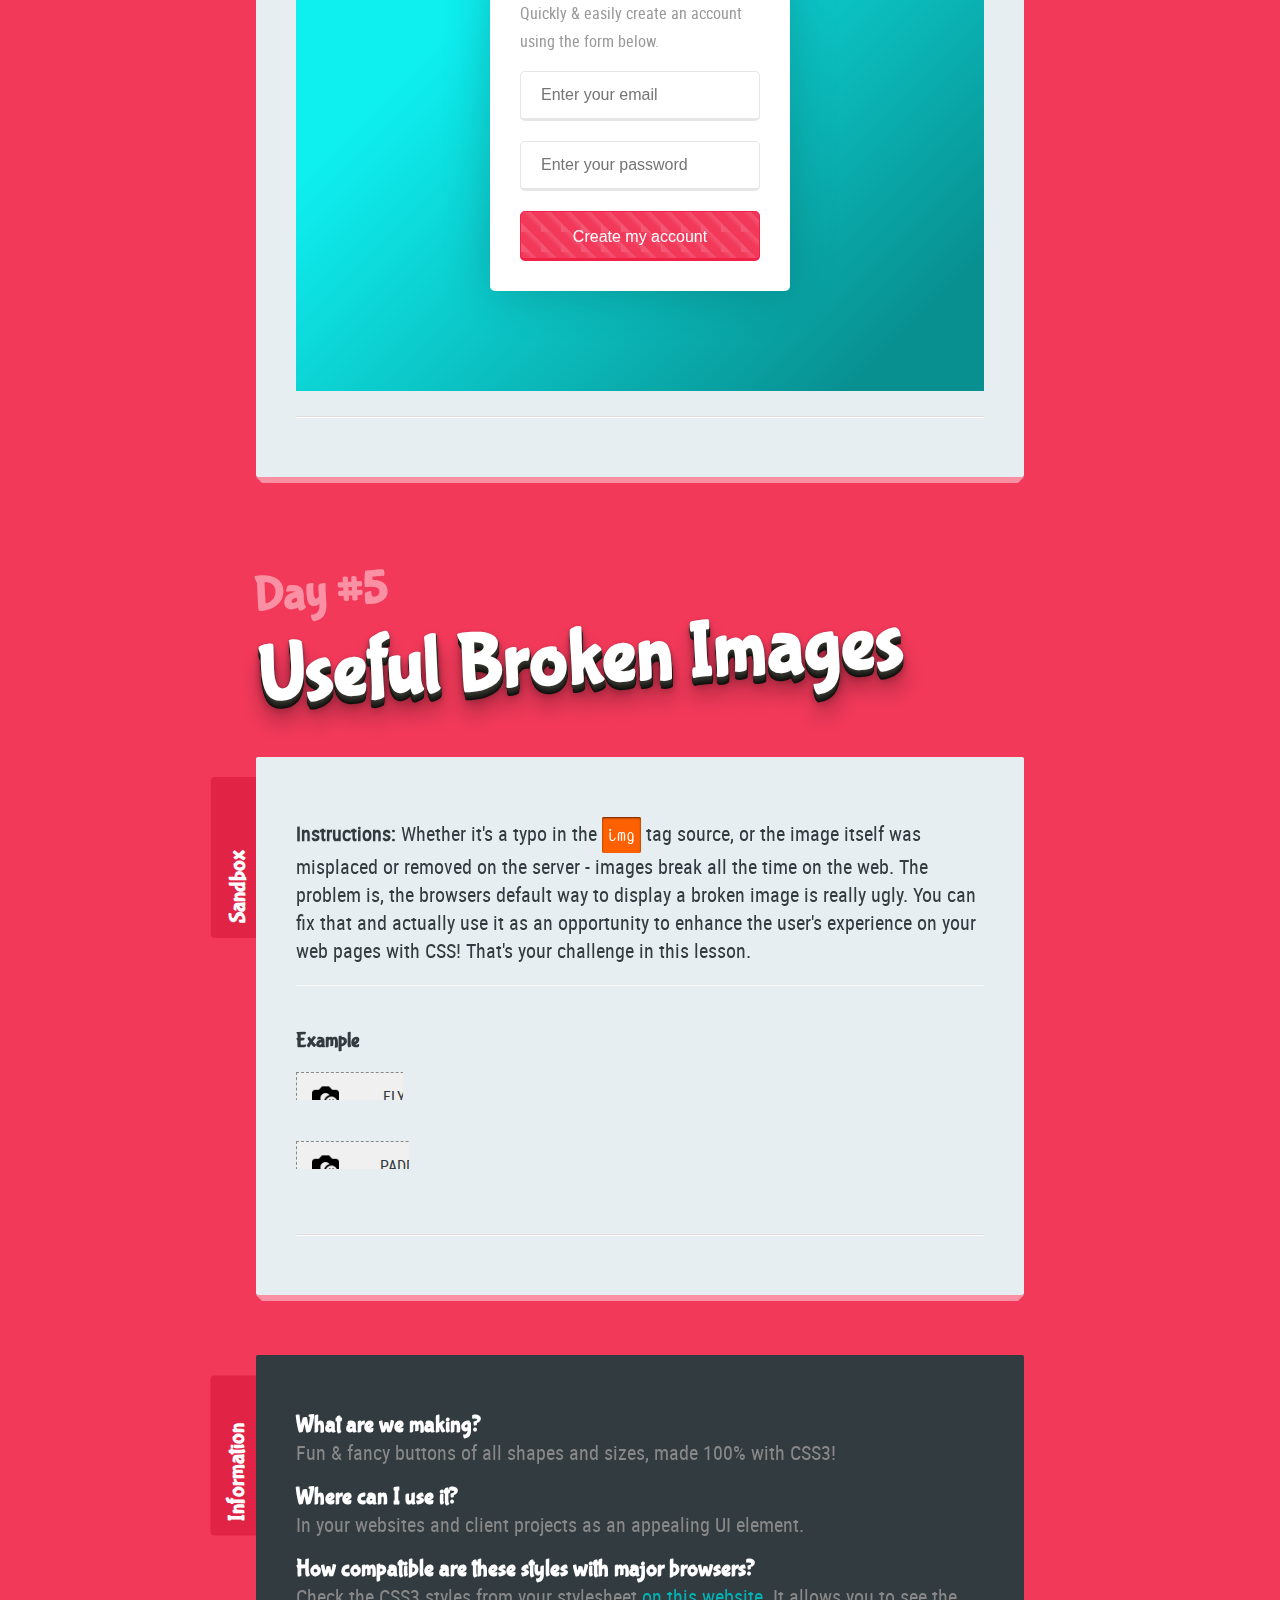
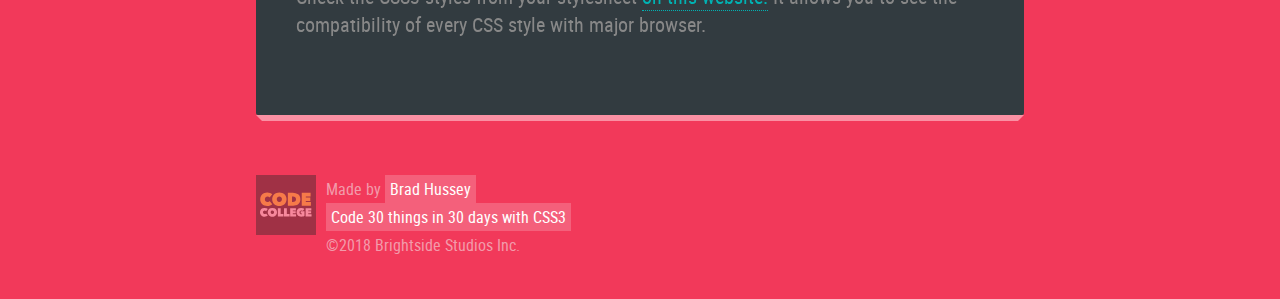
==== commit 44a9cb6d: "useful  broken images" ====
--- a/index.html
+++ b/index.html
@@ -180,6 +180,33 @@
         </section>
       </div>
     </div>
+    <h1><small>Day #5</small> Useful Broken Images</h1>
+
+    <div class="sandbox">
+      <h2>Sandbox <small>This is where you play</small></h2>
+      <div class="content">
+        <p>
+          <strong>Instructions:</strong> Whether it's a typo in the
+          <code>img</code> tag source, or the image itself was misplaced or
+          removed on the server - images break all the time on the web. The
+          problem is, the browsers default way to display a broken image is
+          really ugly. You can fix that and actually use it as an opportunity to
+          enhance the user's experience on your web pages with CSS! That's your
+          challenge in this lesson.
+        </p>
+
+        <section>
+          <h4>Example</h4>
+
+          <img
+            src="img/brokenimage.jpg"
+            alt="Flying eagle"
+            class="image"
+          /><br />
+          <img src="img/brokenimage2.jpg" alt="Paddleboard" class="image" />
+        </section>
+      </div>
+    </div>
     <div class="info">
       <h2>Information <small>About this lesson</small></h2>
       <h3>What are we making?</h3>
--- a/css/sandbox.css
+++ b/css/sandbox.css
@@ -568,3 +568,30 @@
   transform: scale(0.92) translate(0, 32px);
   z-index: -2;
 }
+/* day 5 broke image  */
+.image {
+  position: relative;
+  display: inline-block;
+  font-size: 1rem;
+  text-align: center;
+  text-transform: uppercase;
+  margin: 0 0 40px;
+}
+
+.image:after {
+  display: inherit;
+  position: absolute;
+  top: 0;
+  left: 0;
+  width: 100%;
+  min-width: 200px;
+  padding: 10px 20px 10px 45px;
+  border: dashed 1px #888;
+  background-color: #f0f0f0;
+  background-image: url(/image/noimage.png);
+  background-size: 10%;
+  background-repeat: no-repeat;
+  background-position: 15px 10px;
+  z-index: 1;
+  content: "" attr(alt) "Not";
+}
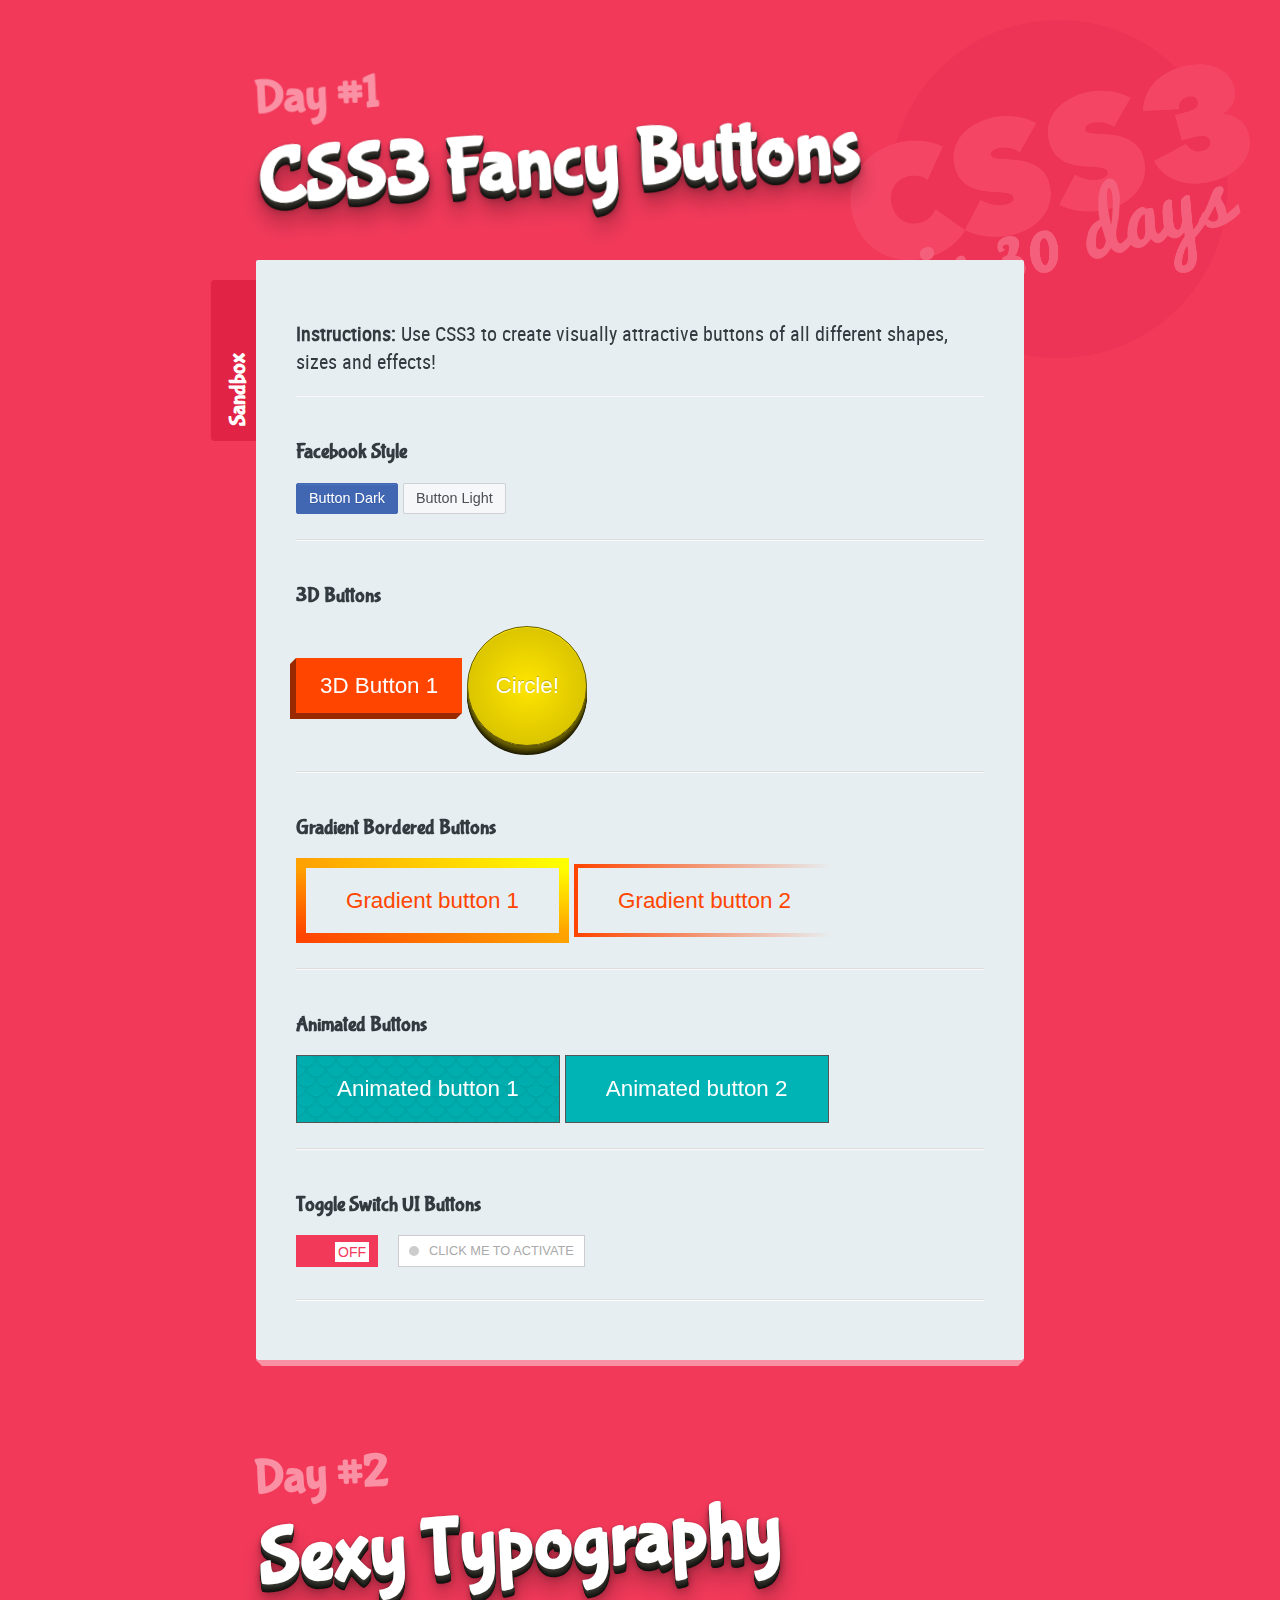
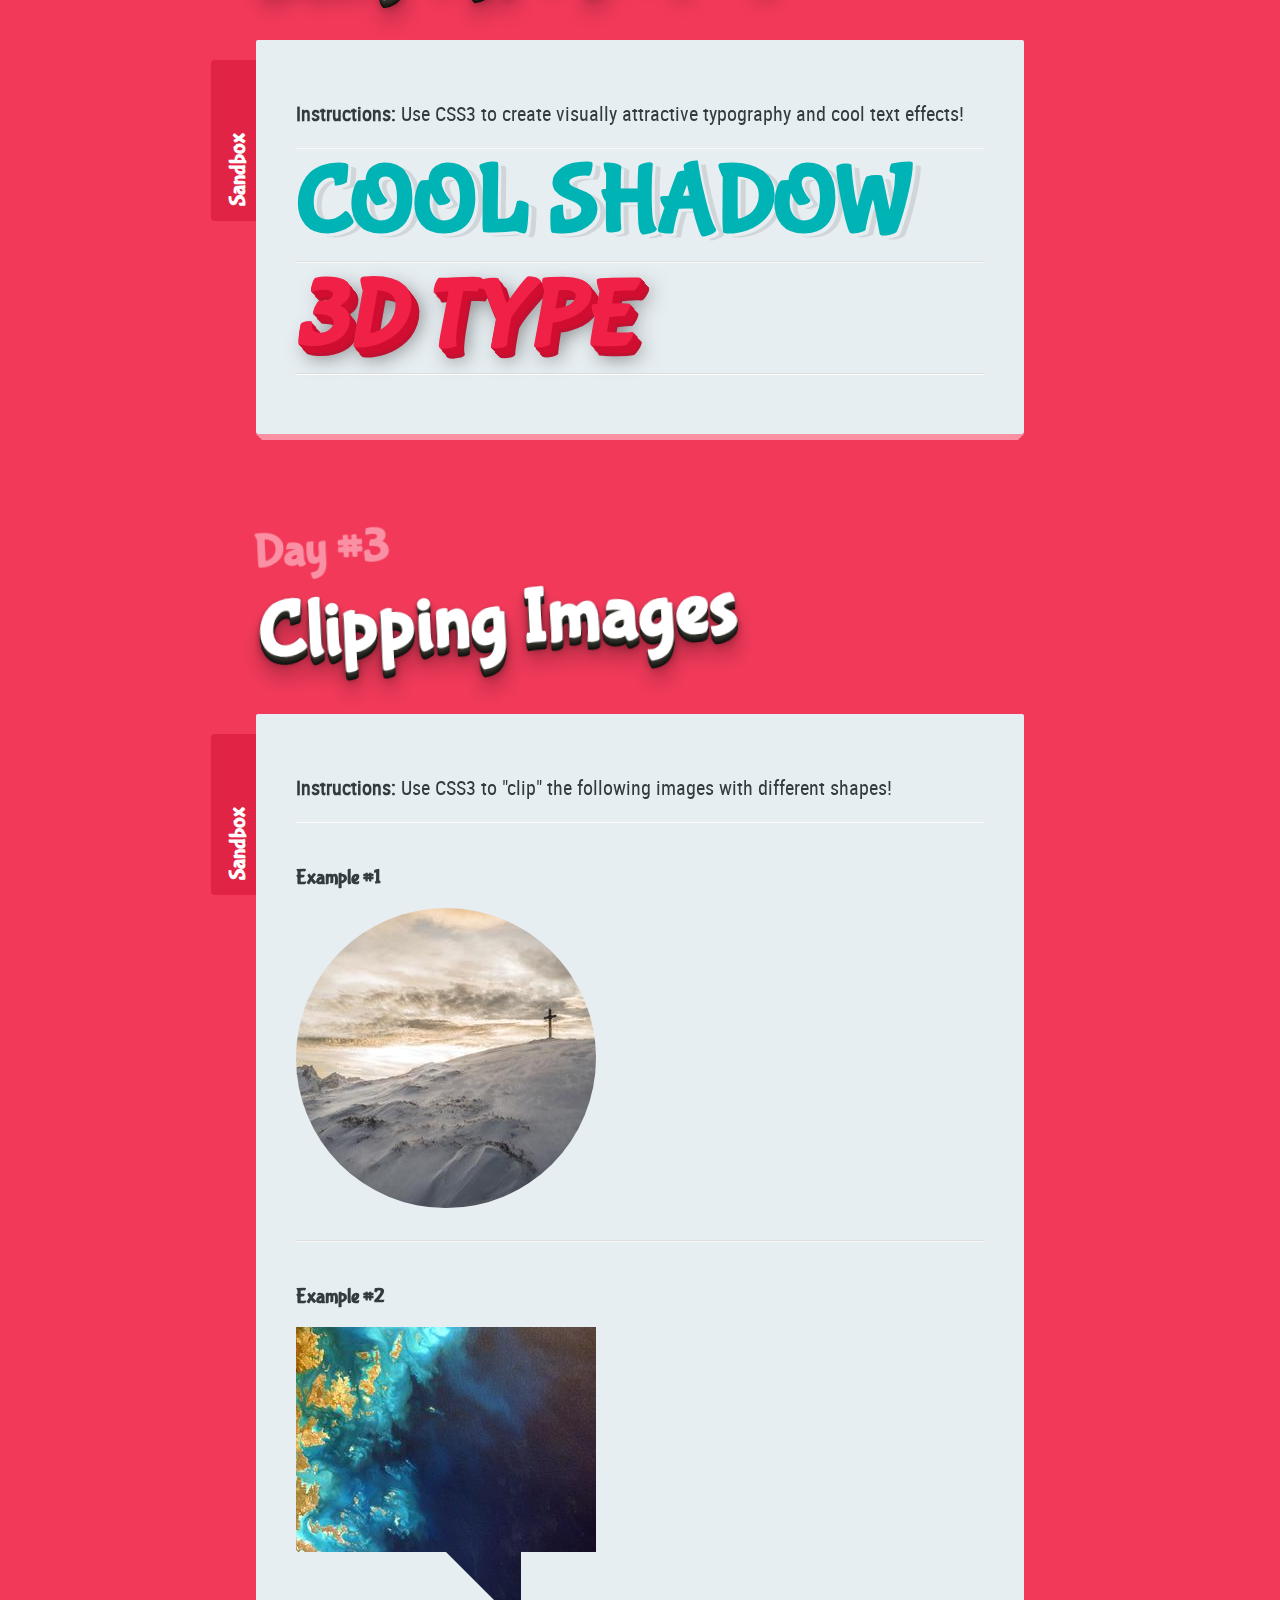
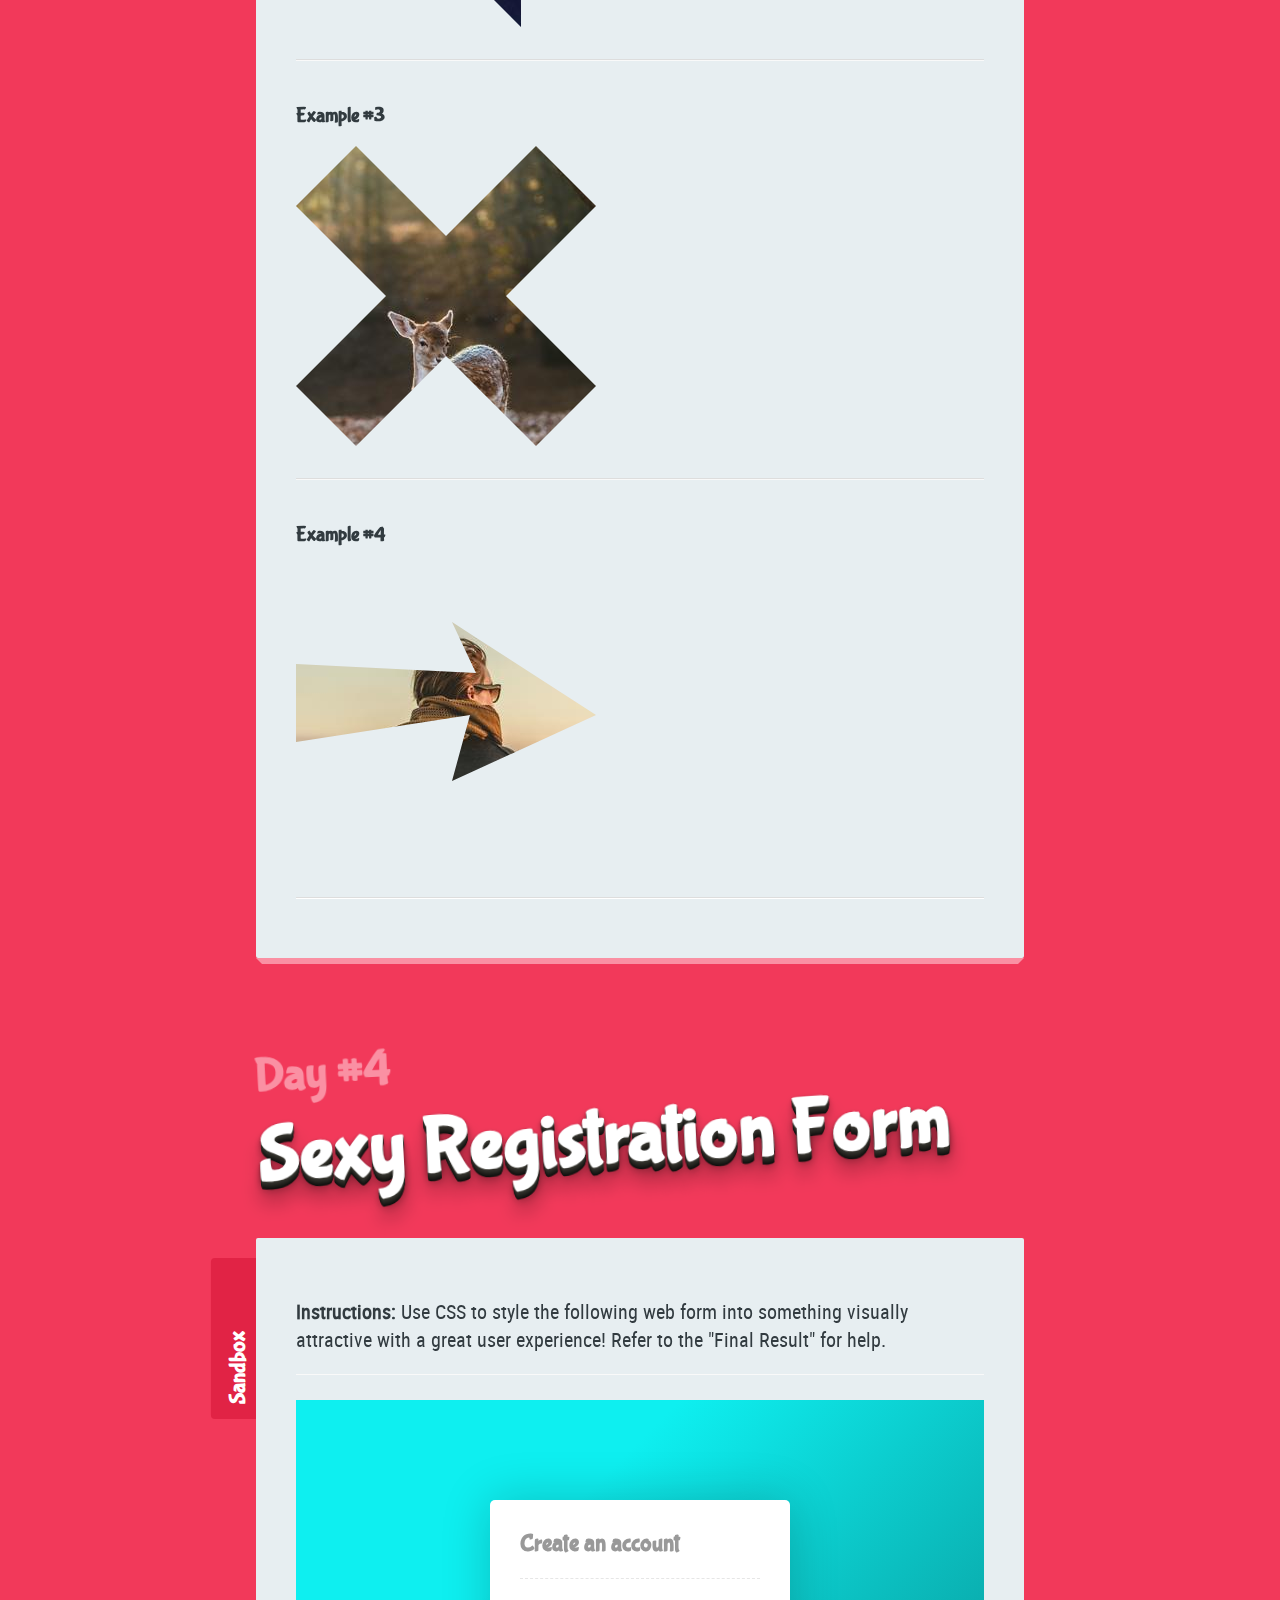
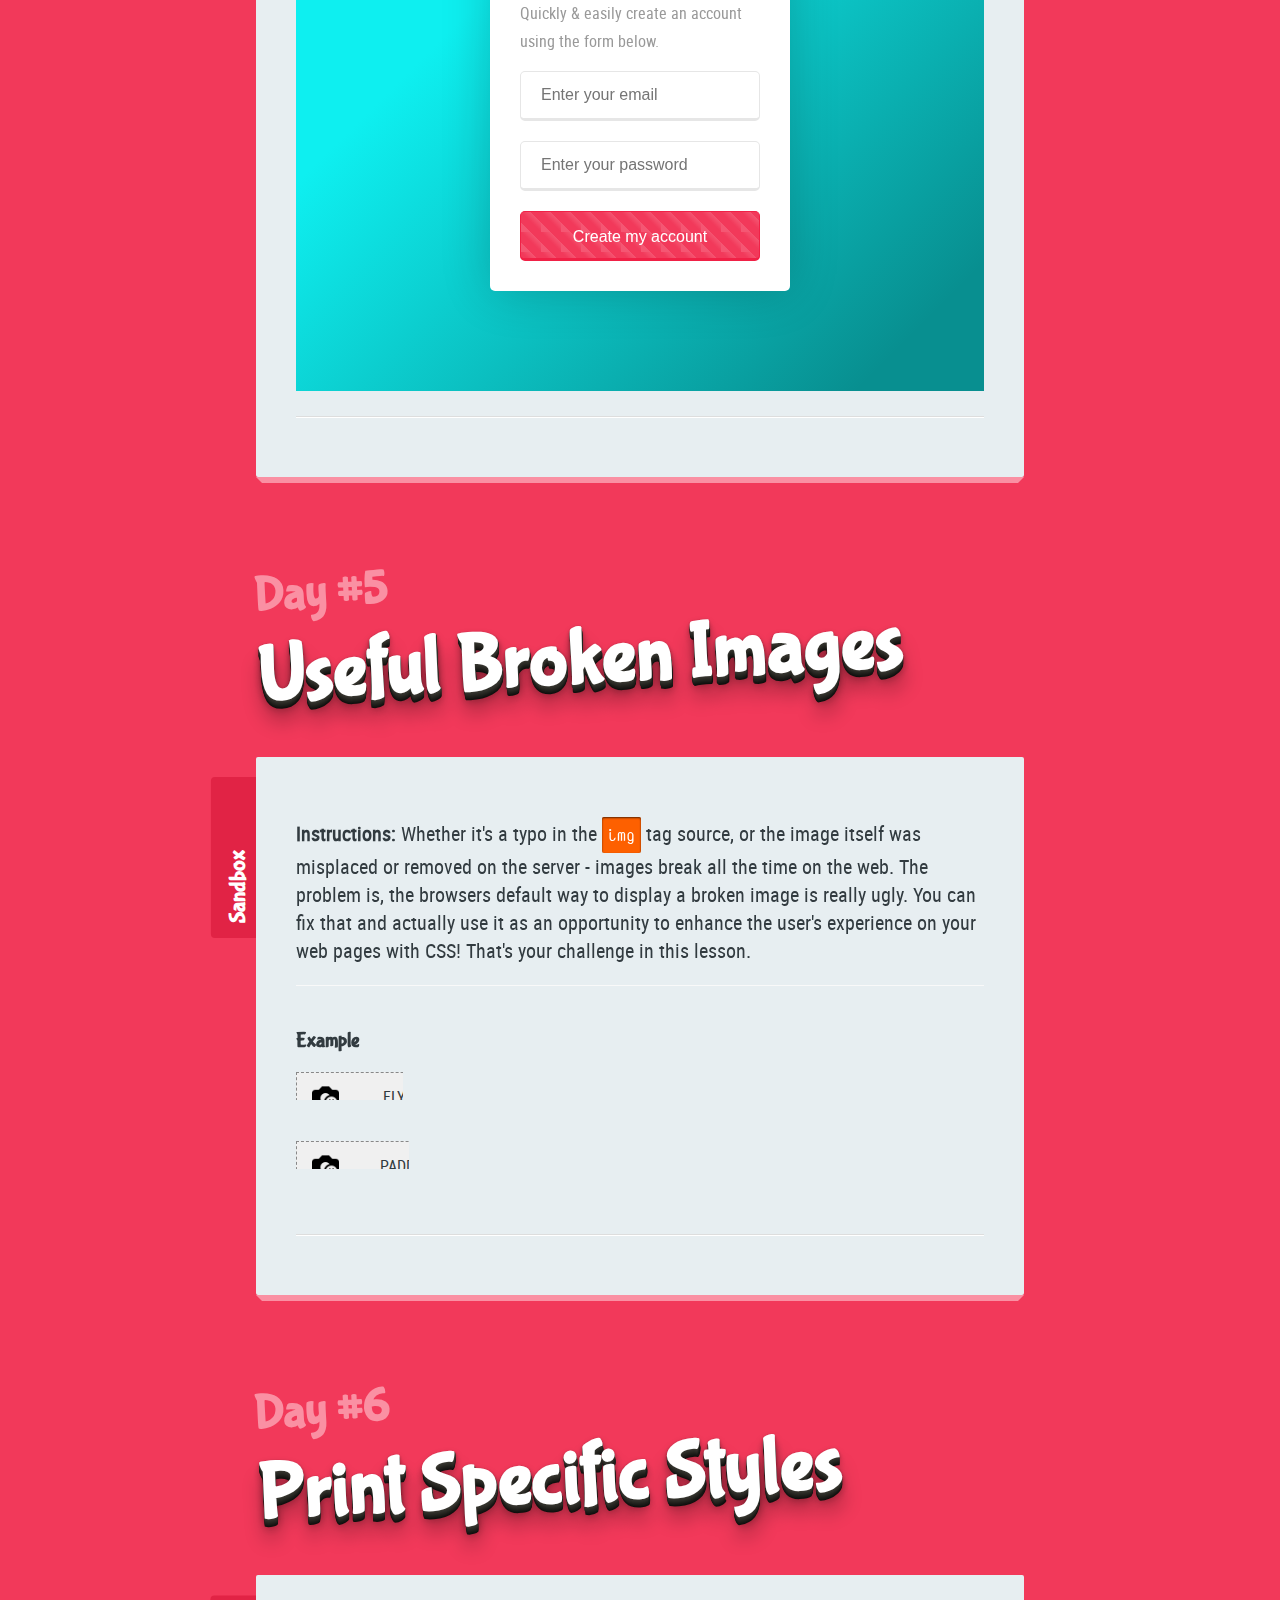
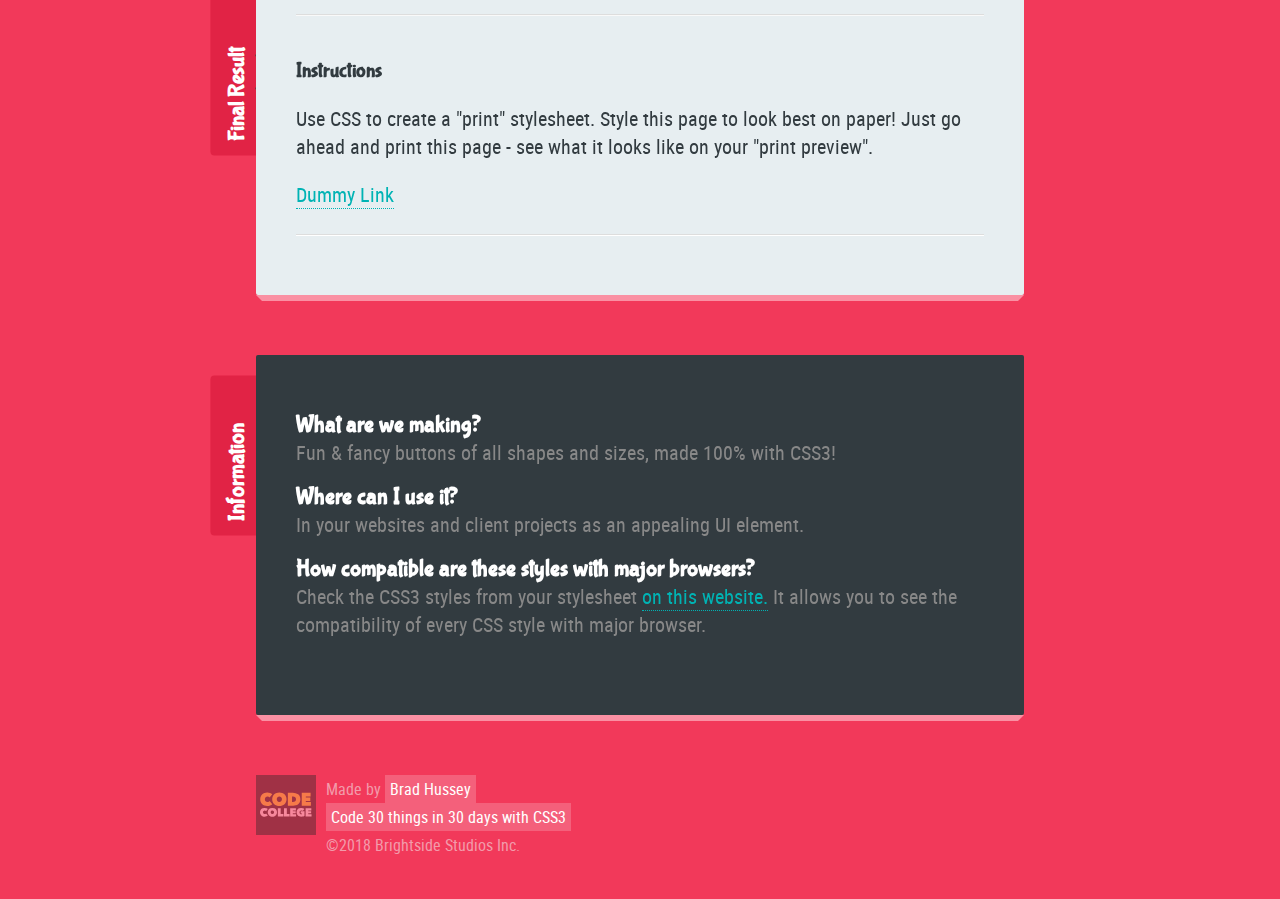
==== commit 6673f0e8: "print templates" ====
--- a/index.html
+++ b/index.html
@@ -207,6 +207,22 @@
         </section>
       </div>
     </div>
+    <h1><small>Day #6</small> Print Specific Styles</h1>
+
+    <div class="sandbox">
+      <h2>Final Result <small>Use this for reference!</small></h2>
+      <div class="content">
+        <section>
+          <h4>Instructions</h4>
+          <p>
+            Use CSS to create a "print" stylesheet. Style this page to look best
+            on paper! Just go ahead and print this page - see what it looks like
+            on your "print preview".
+          </p>
+          <a href="https://bitsofco.de/">Dummy Link</a>
+        </section>
+      </div>
+    </div>
     <div class="info">
       <h2>Information <small>About this lesson</small></h2>
       <h3>What are we making?</h3>
--- a/css/sandbox.css
+++ b/css/sandbox.css
@@ -595,3 +595,131 @@
   z-index: 1;
   content: "" attr(alt) "Not";
 }
+
+/* day 6 print your page */
+/* @media print { */
+/* Hide unwanted element */
+/* body::before,
+  #logo,
+  .final-result::before,
+  .info::before,
+  .final-result::after,
+  .content::after,
+  .info::after,
+  .final-result h2,
+  .info h2,
+  img {
+    display: none; */
+/* } */
+/* GLOBAL TYPOGRAPHY RESET */
+/* body {
+    font-family: Georgia, "Times New Roman", Times, serif;
+    font-size: 16pt;
+    line-height: 24pt;
+    background-color: none;
+    color: #000;
+  } */
+/* LAYOUT RESSET */
+/* .final-result,
+  .info,
+  section,
+  footer {
+    background-color: none;
+    width: 100%;
+    border: none;
+    padding: 0;
+    margin: 0;
+    color: #000;
+  }
+
+  section:first-child::before {
+    border: none;
+  }
+} */
+@media print {
+  /* HIDE UNWANTED ELEMENTS */
+  body::before,
+  .course-files,
+  #logo,
+  .final-result::before,
+  .info::before,
+  .final-result::after,
+  .info::after,
+  .final-result h2,
+  .info h2,
+  img {
+    display: none;
+  }
+
+  /* GLOBAL RESET */
+  body {
+    font-family: Georgia, serif;
+    font-size: 16pt;
+    line-height: 24pt;
+    background: none;
+    color: #000;
+  }
+
+  /* LAYOUT RESET */
+  .final-result,
+  .info,
+  section,
+  footer {
+    background: none;
+    width: 100%;
+    border: none;
+    padding: 0;
+    margin: 0;
+    color: #000;
+  }
+
+  section:first-child::before {
+    border: none;
+  }
+
+  /* SPECIFICS */
+  h1,
+  h2,
+  h3,
+  h4,
+  h5,
+  h6 {
+    color: #000;
+    font-size: 24pt;
+    line-height: 30pt;
+    margin: 0;
+  }
+
+  h1 {
+    font-size: 50pt;
+    margin: 0 0 20pt;
+    text-align: center;
+    width: 100%;
+    transform: rotate(0);
+  }
+
+  h1 small {
+    font-size: 24pt;
+    color: #000;
+    margin: 0 0 10pt;
+  }
+
+  .info p {
+    color: #000;
+  }
+
+  a:link {
+    margin: 0;
+  }
+
+  a::after {
+    content: " [" attr(href) "]";
+  }
+
+  footer a:link,
+  footer a:visited {
+    color: #000;
+    background: none;
+    padding: 0;
+  }
+}
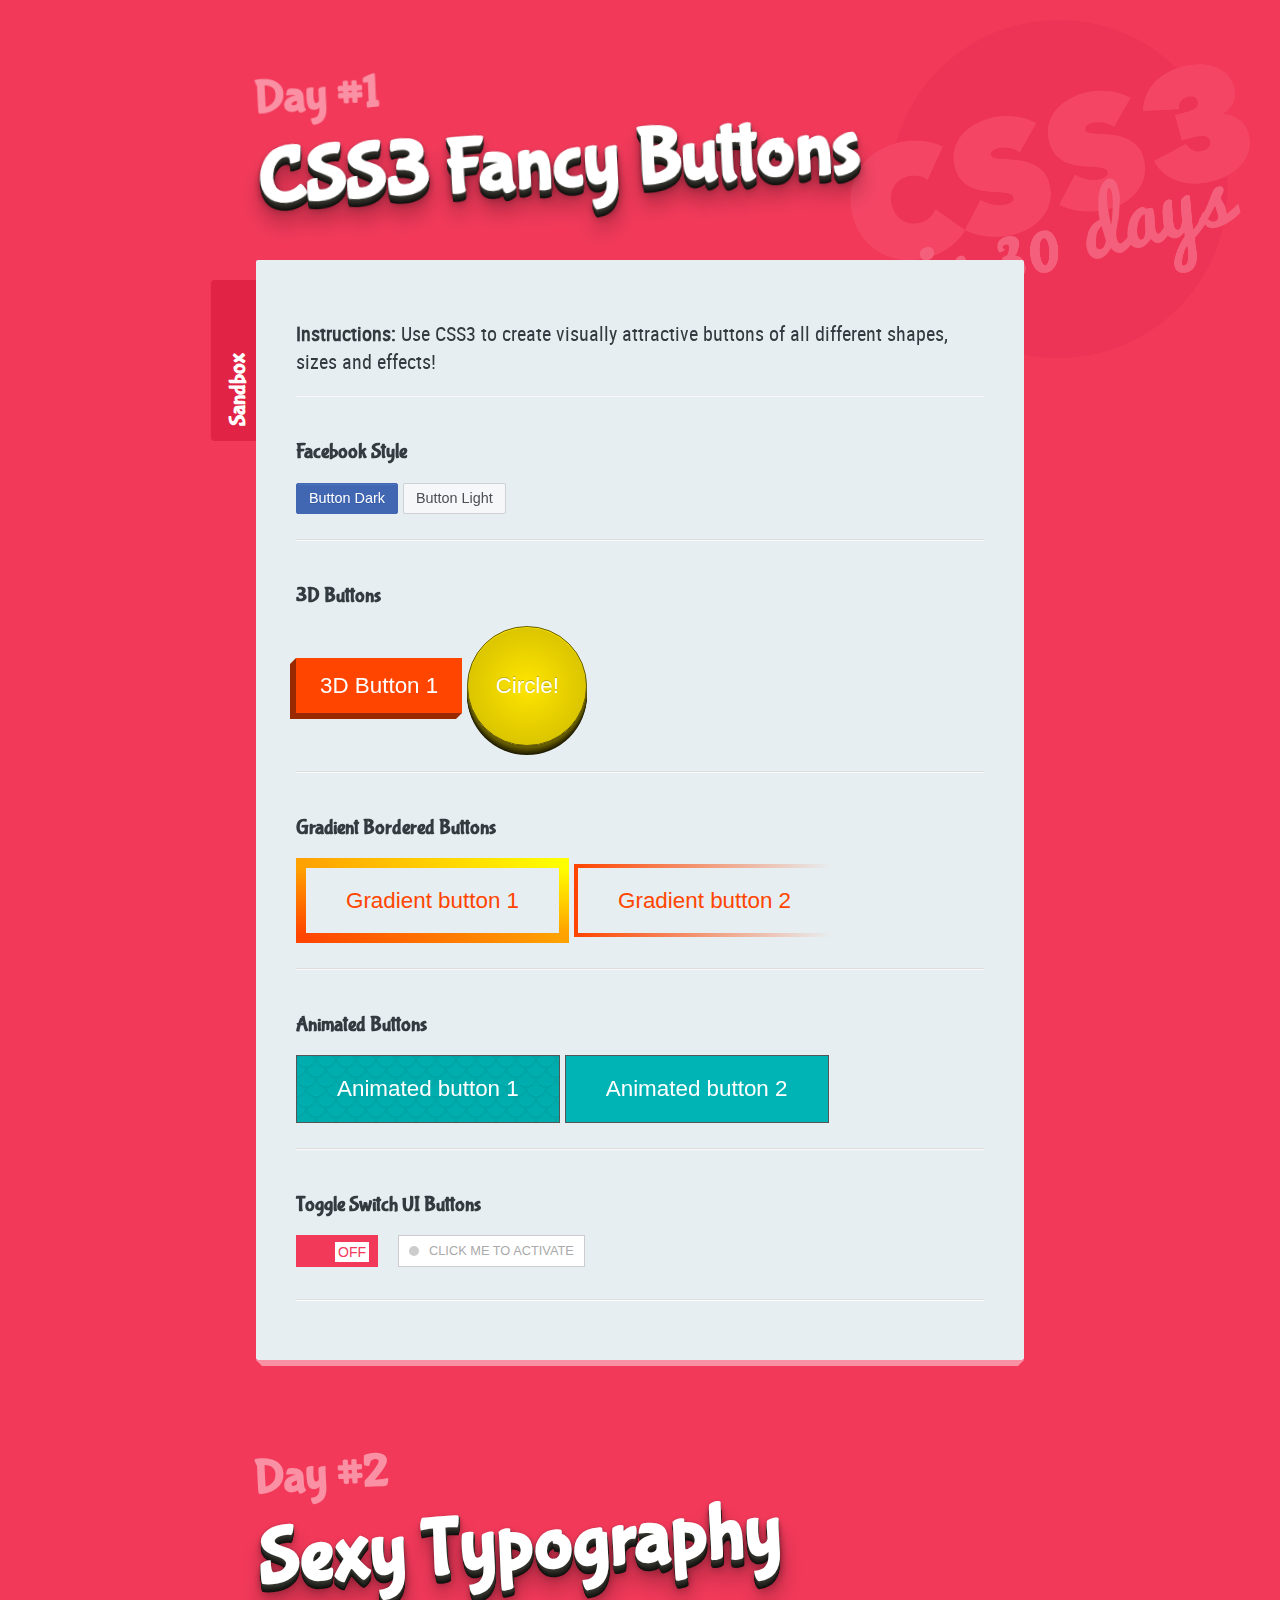
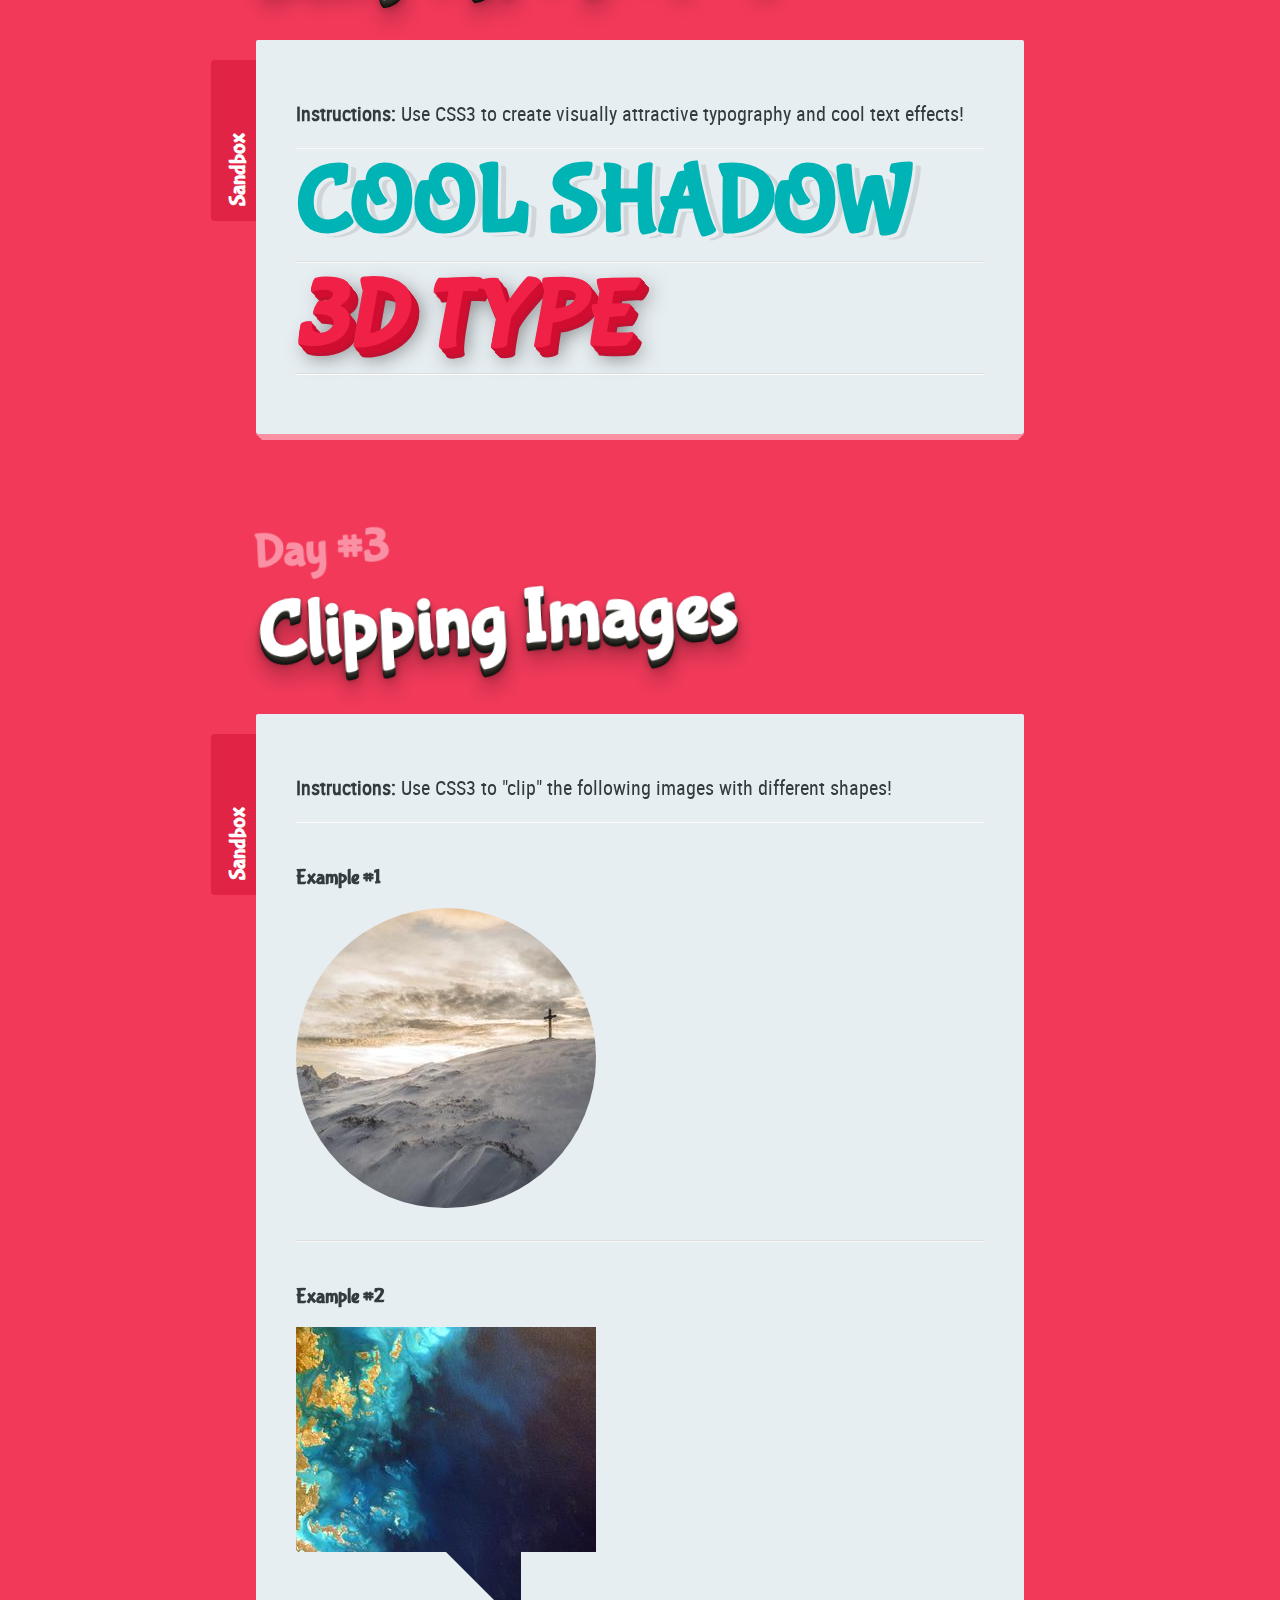
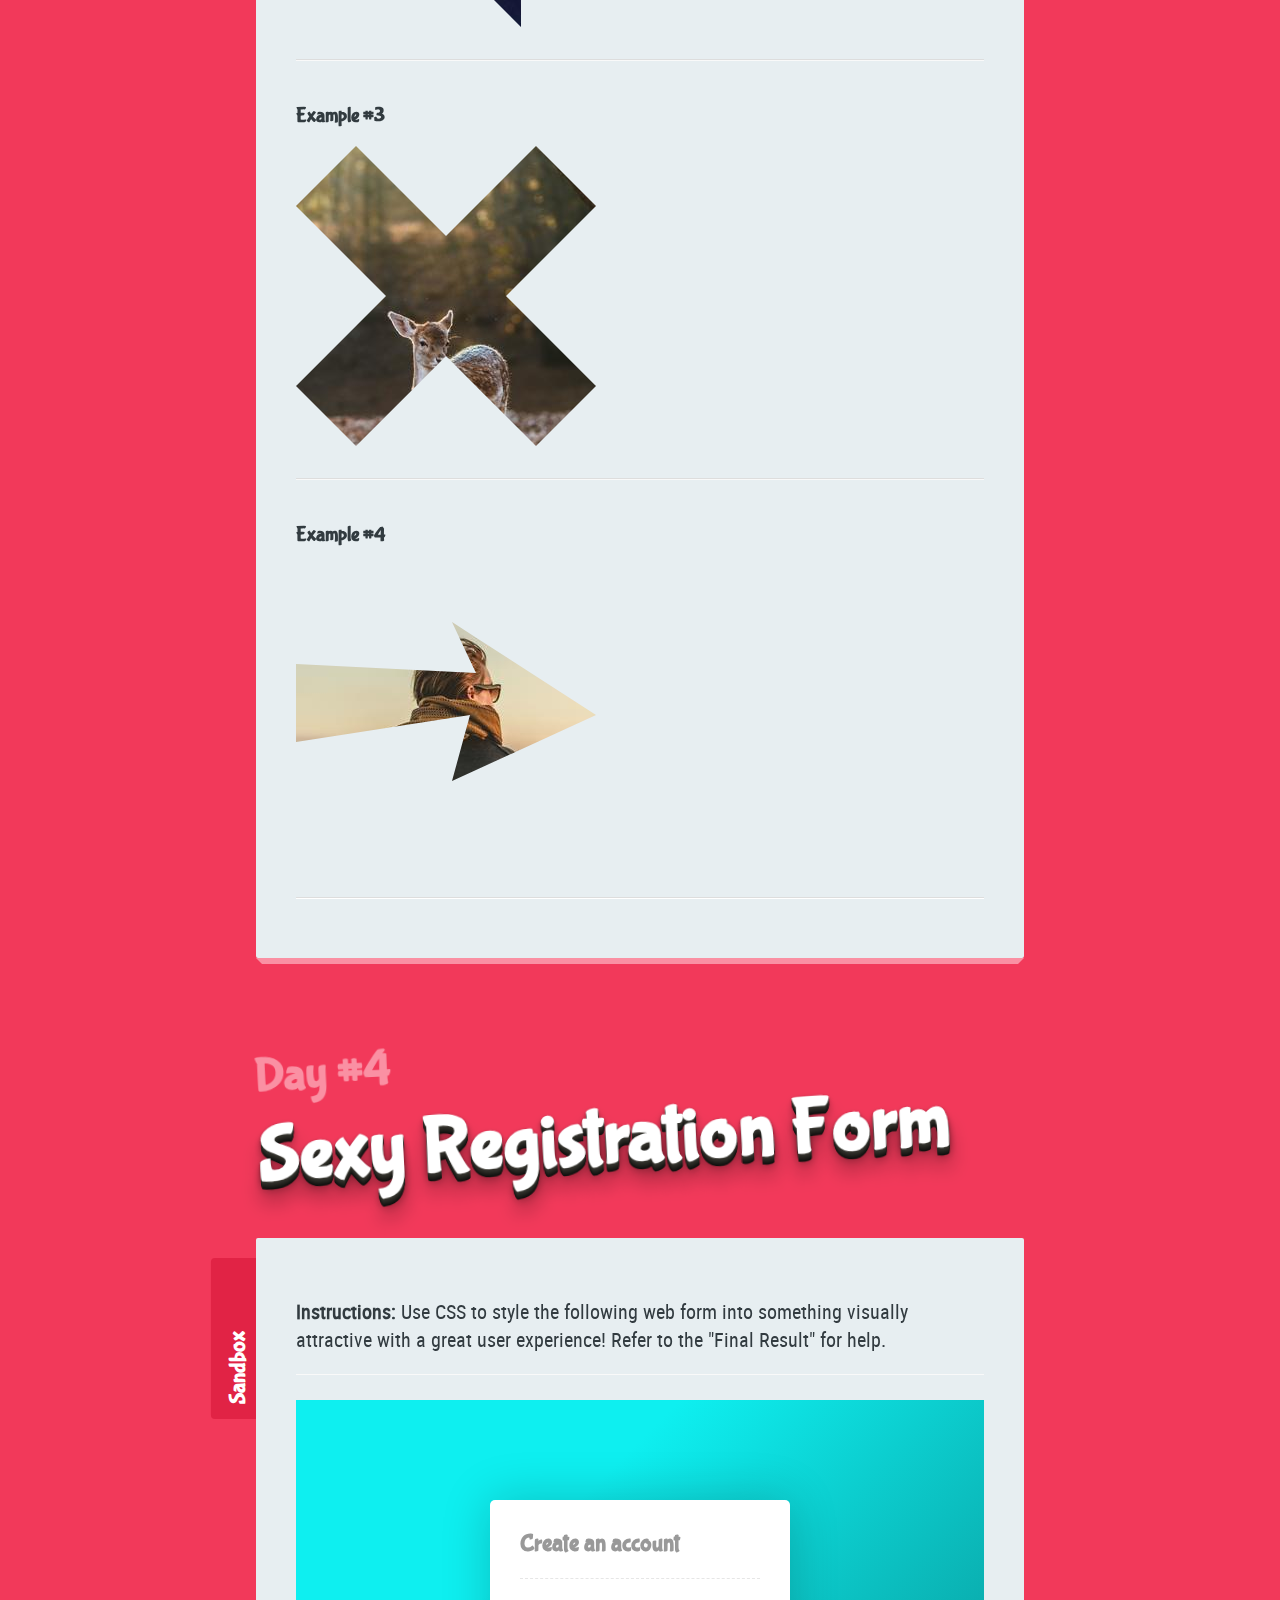
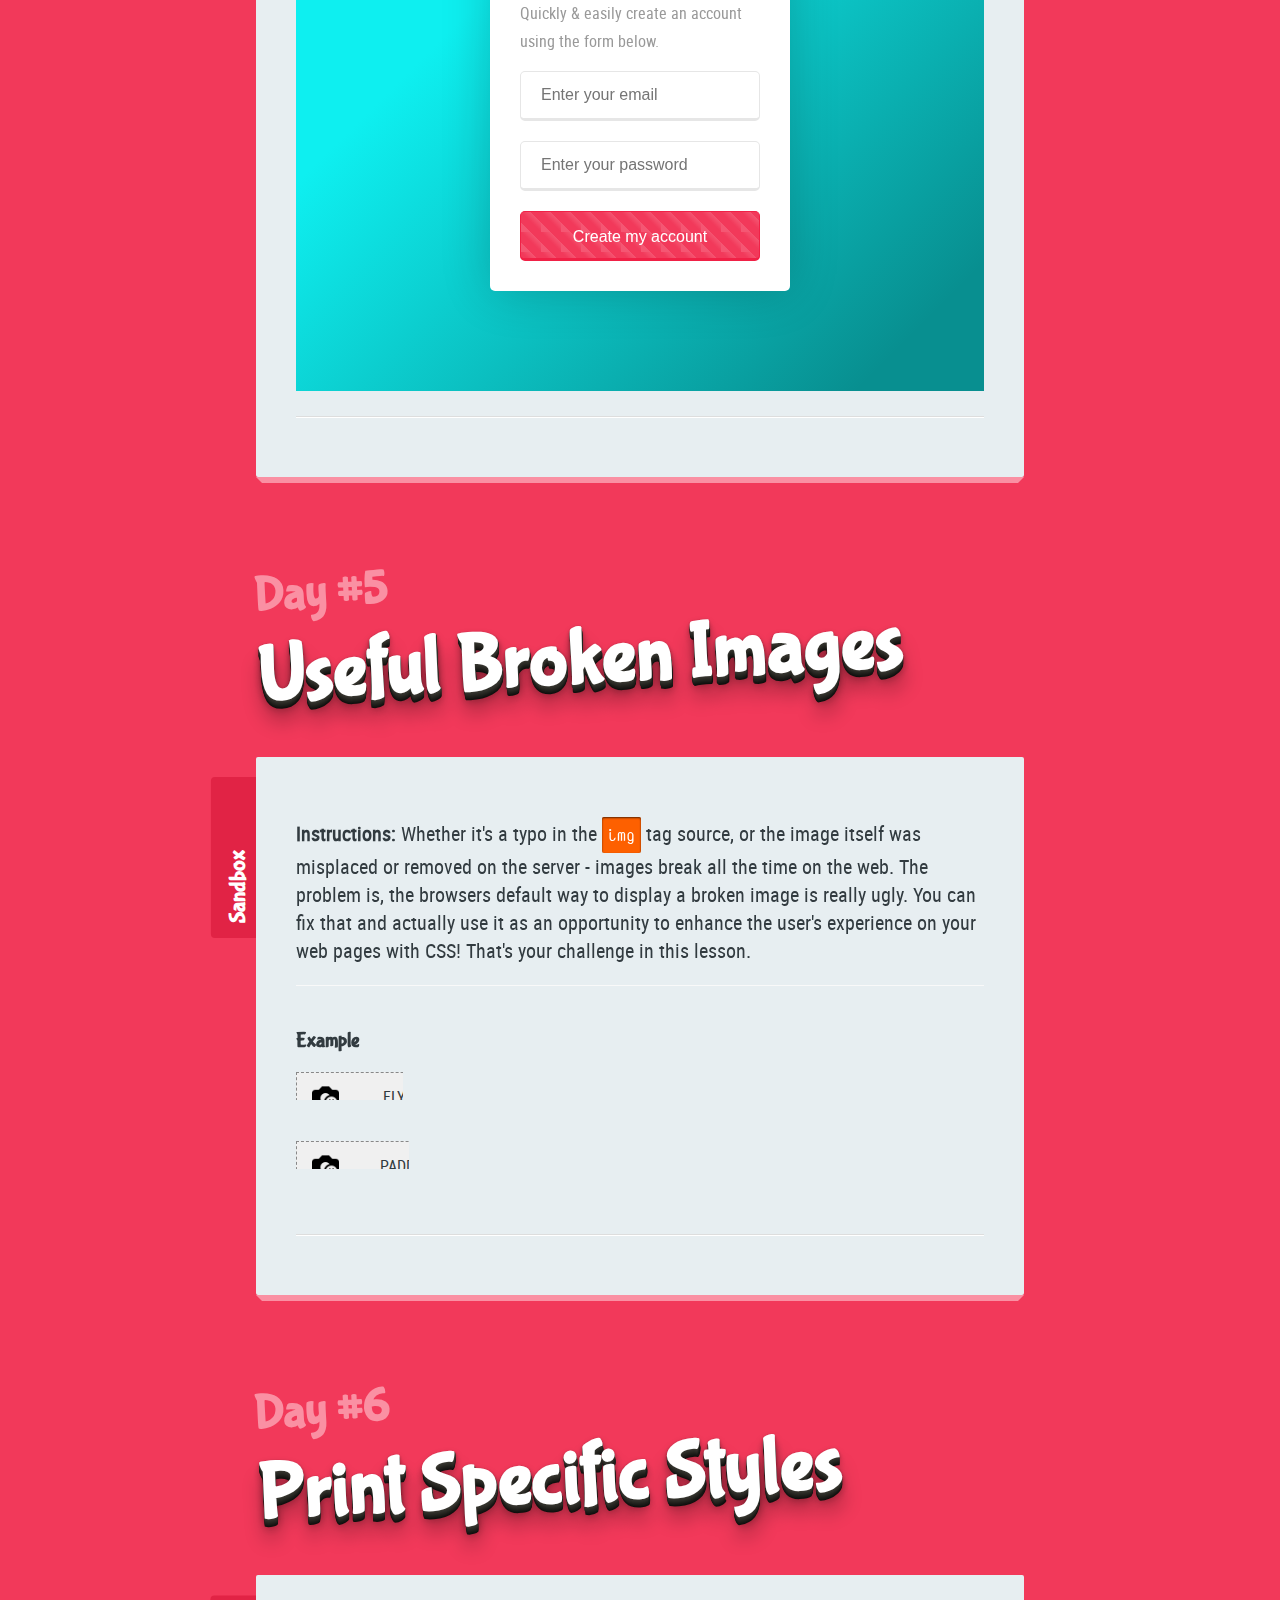
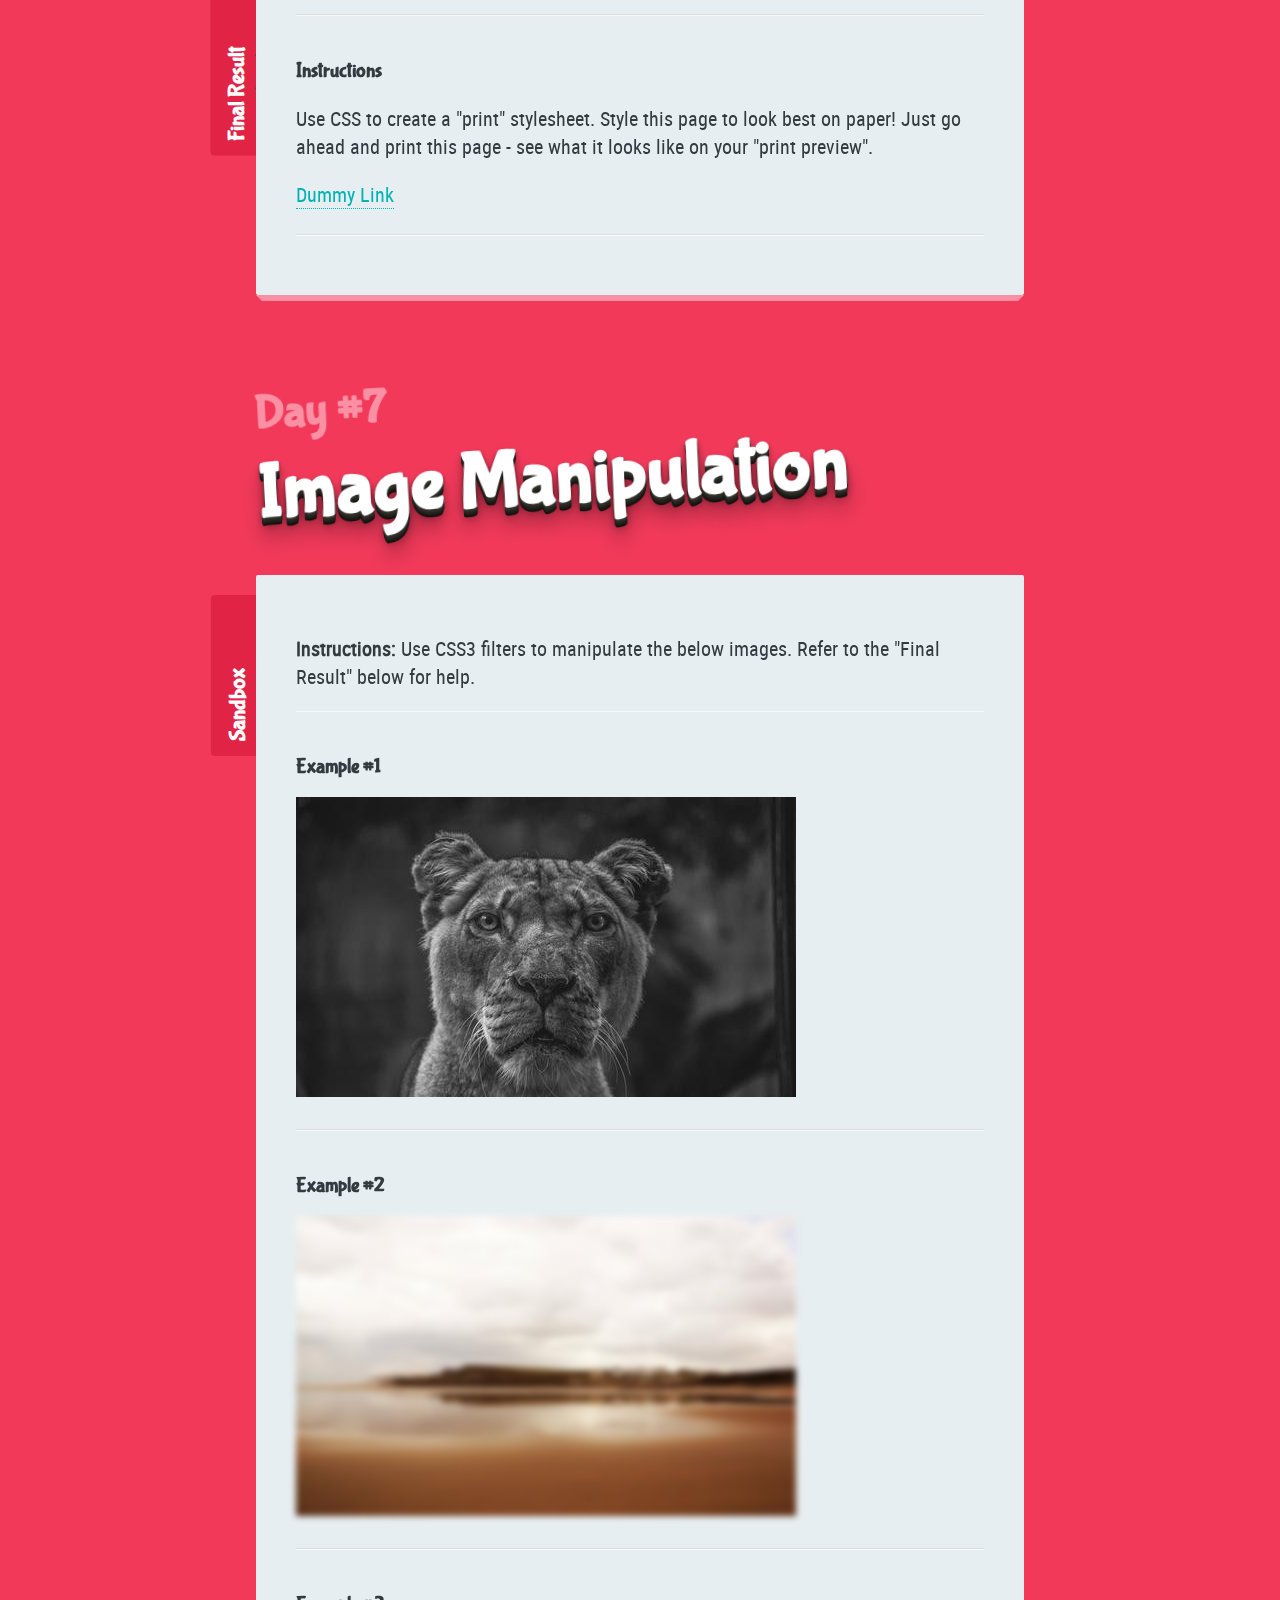
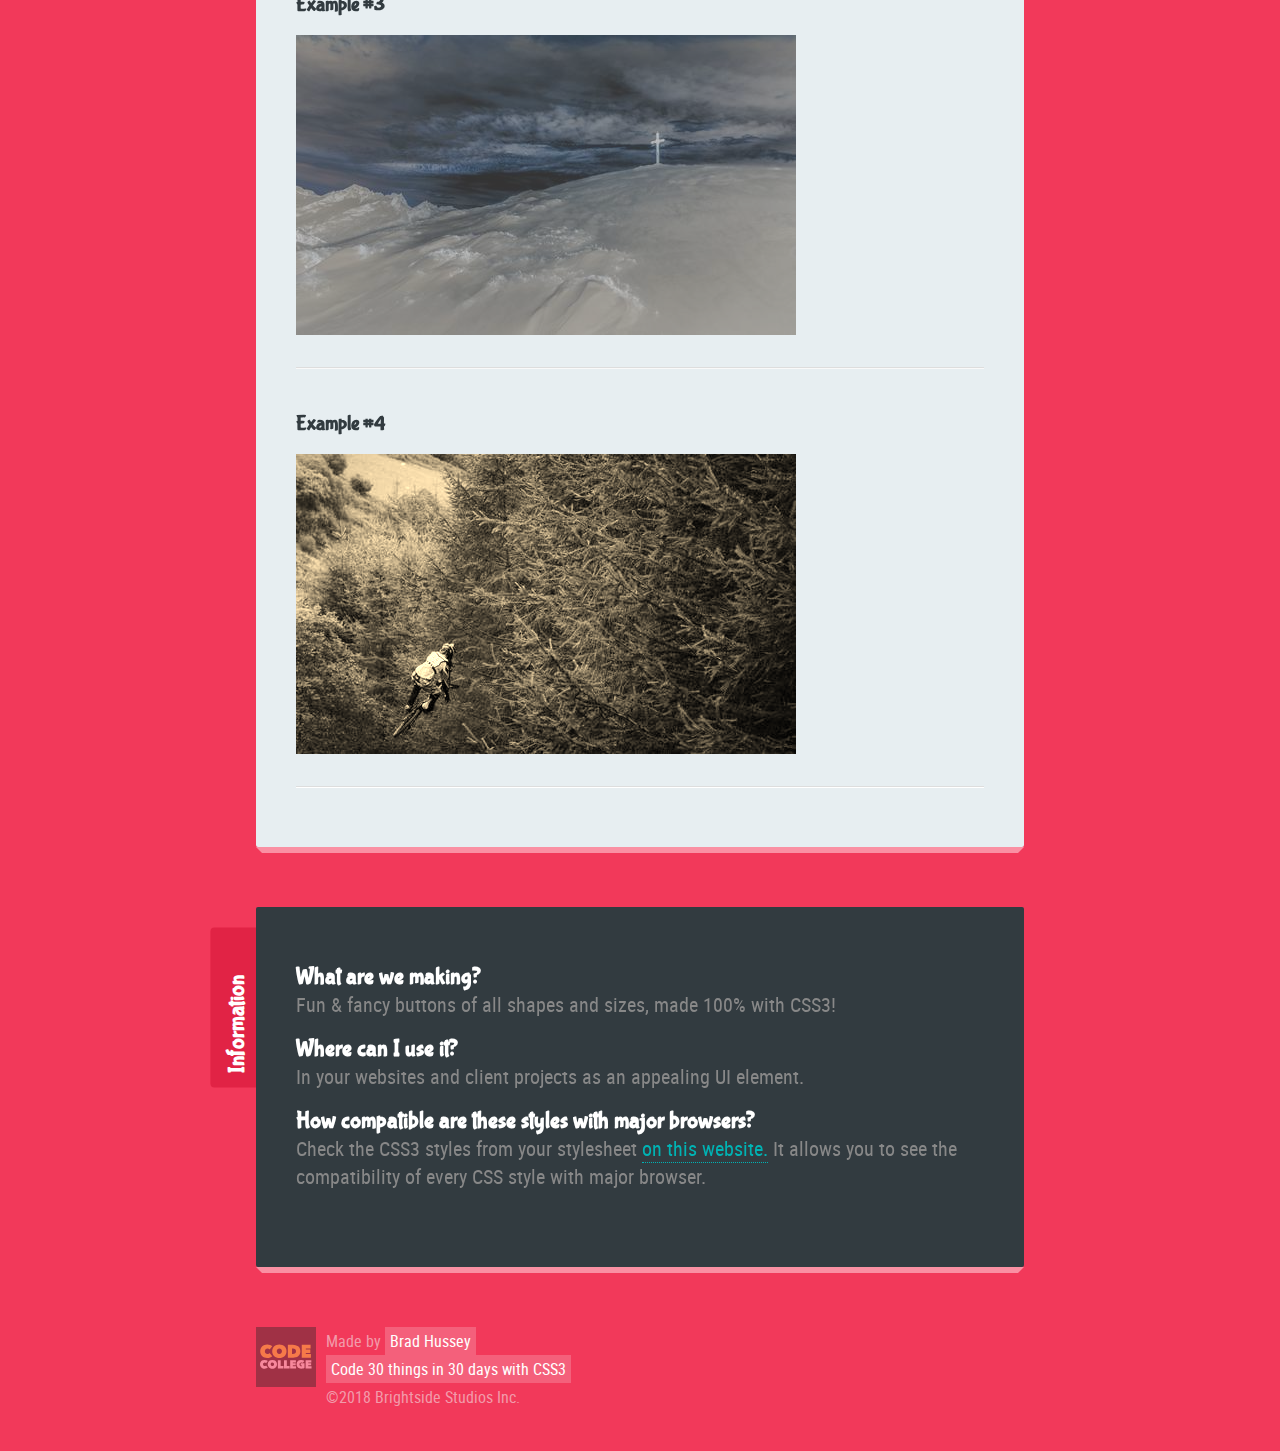
==== commit e23bbd68: "image manipulation" ====
--- a/index.html
+++ b/index.html
@@ -223,6 +223,41 @@
         </section>
       </div>
     </div>
+    <h1><small>Day #7</small> Image Manipulation</h1>
+
+    <div class="sandbox ">
+      <h2>Sandbox <small>This is where you play</small></h2>
+      <div class="content">
+        <p>
+          <strong>Instructions:</strong> Use CSS3 filters to manipulate the
+          below images. Refer to the "Final Result" below for help.
+        </p>
+
+        <section>
+          <h4>Example #1</h4>
+
+          <img src="image/im7-1.jpg" alt="" class="grayscale" />
+        </section>
+
+        <section>
+          <h4>Example #2</h4>
+
+          <img src="image/im7-2.jpg" alt="" class="blur" />
+        </section>
+
+        <section>
+          <h4>Example #3</h4>
+
+          <img src="image/im7-3.jpg" alt="" class="invert" />
+        </section>
+
+        <section>
+          <h4>Example #4</h4>
+
+          <img src="image/im7-4.jpg" alt="" class="sepia" />
+        </section>
+      </div>
+    </div>
     <div class="info">
       <h2>Information <small>About this lesson</small></h2>
       <h3>What are we making?</h3>
--- a/css/sandbox.css
+++ b/css/sandbox.css
@@ -723,3 +723,46 @@
     padding: 0;
   }
 }
+
+/* day 7 image manipulation */
+.sandbox img {
+  -webkit-transition: all ease 0.3s;
+  transition: all ease 0.3s;
+}
+.sandbox img:hover {
+  cursor: crosshair;
+}
+.grayscale {
+  -webkit-filter: grayscale(1);
+  filter: grayscale(1);
+}
+.grayscale:hover {
+  -webkit-filter: grayscale(0);
+  filter: grayscale(0);
+}
+.blur {
+  -webkit-filter: blur(3px);
+  filter: blur(3px);
+}
+.blur:hover {
+  -webkit-filter: blur(0);
+  filter: blur(0);
+}
+
+.invert {
+  -webkit-filter: invert(0.8);
+  filter: invert(0.8);
+}
+.invert:hover {
+  -webkit-filter: invert(0);
+  filter: invert(0);
+}
+
+.sepia {
+  -webkit-filter: sepia(1);
+  filter: sepia(1);
+}
+.sepia:hover {
+  -webkit-filter: sepia(0);
+  filter: sepia(0);
+}
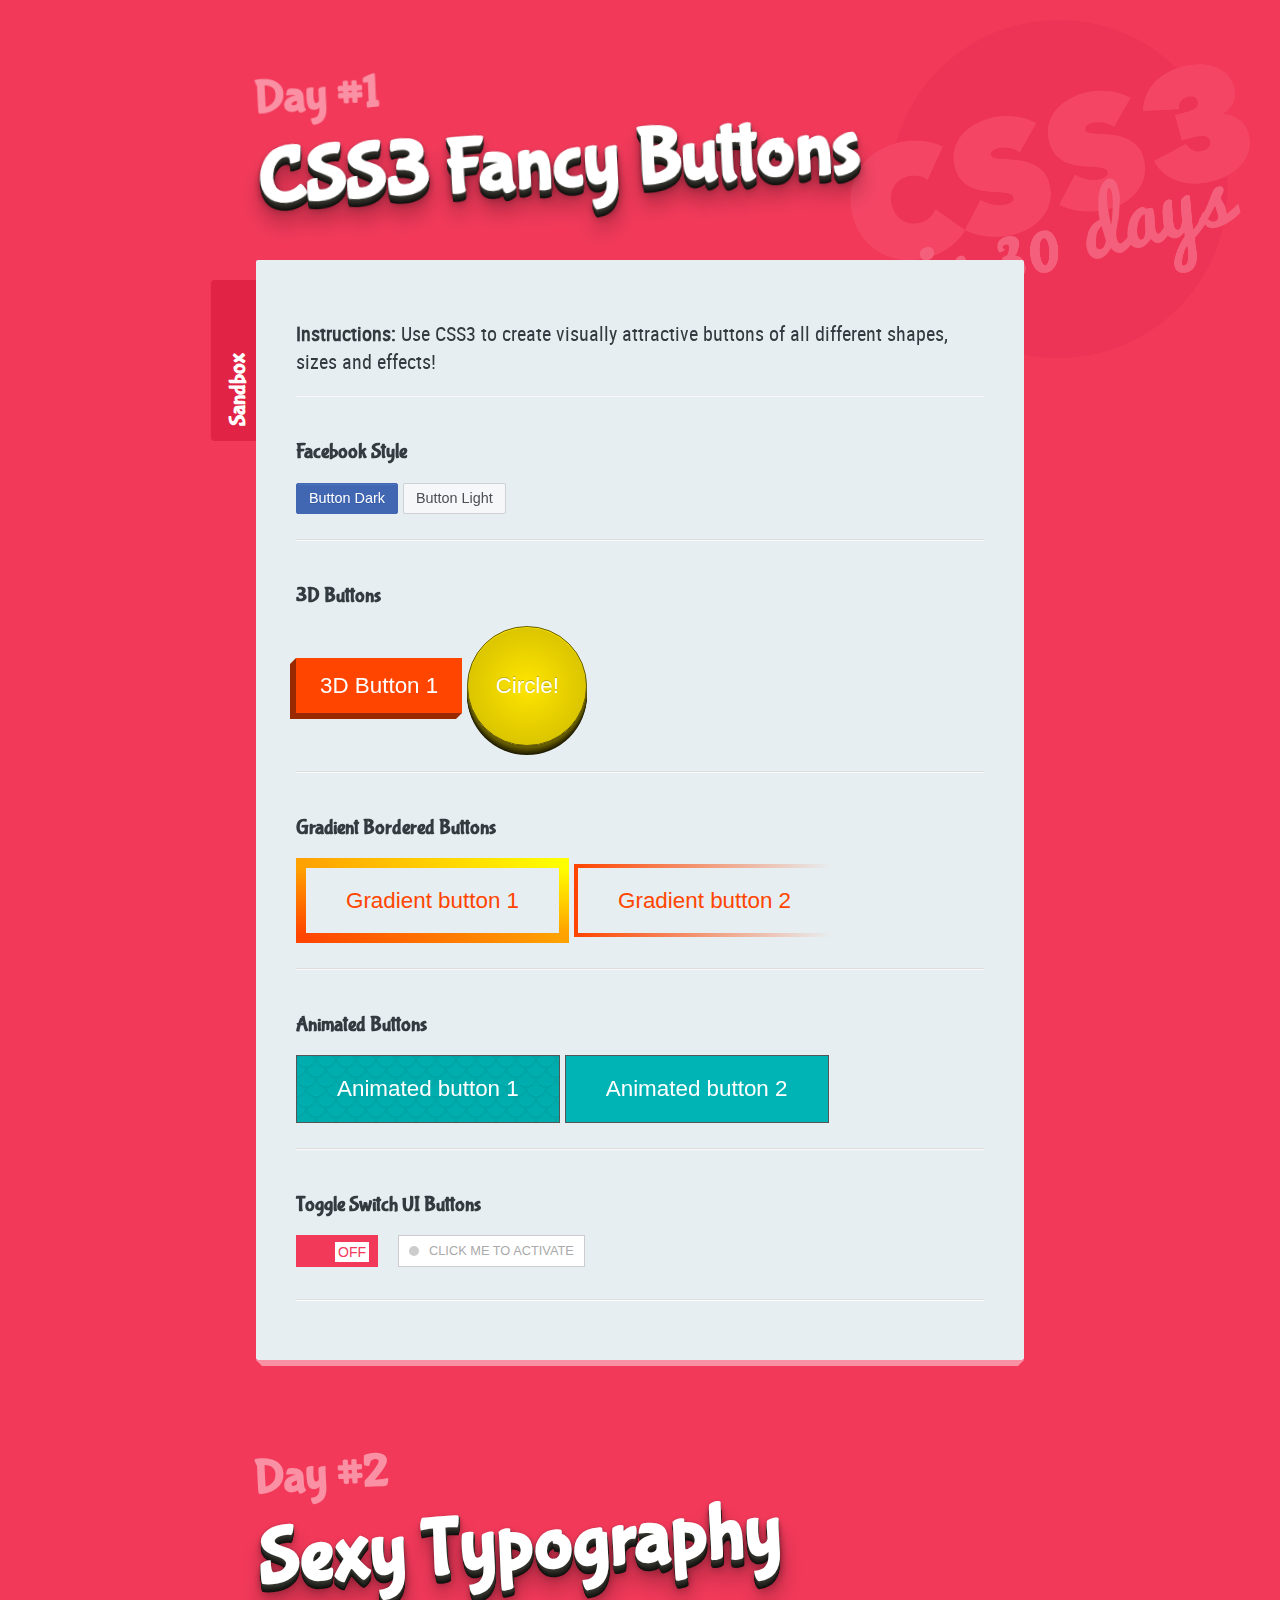
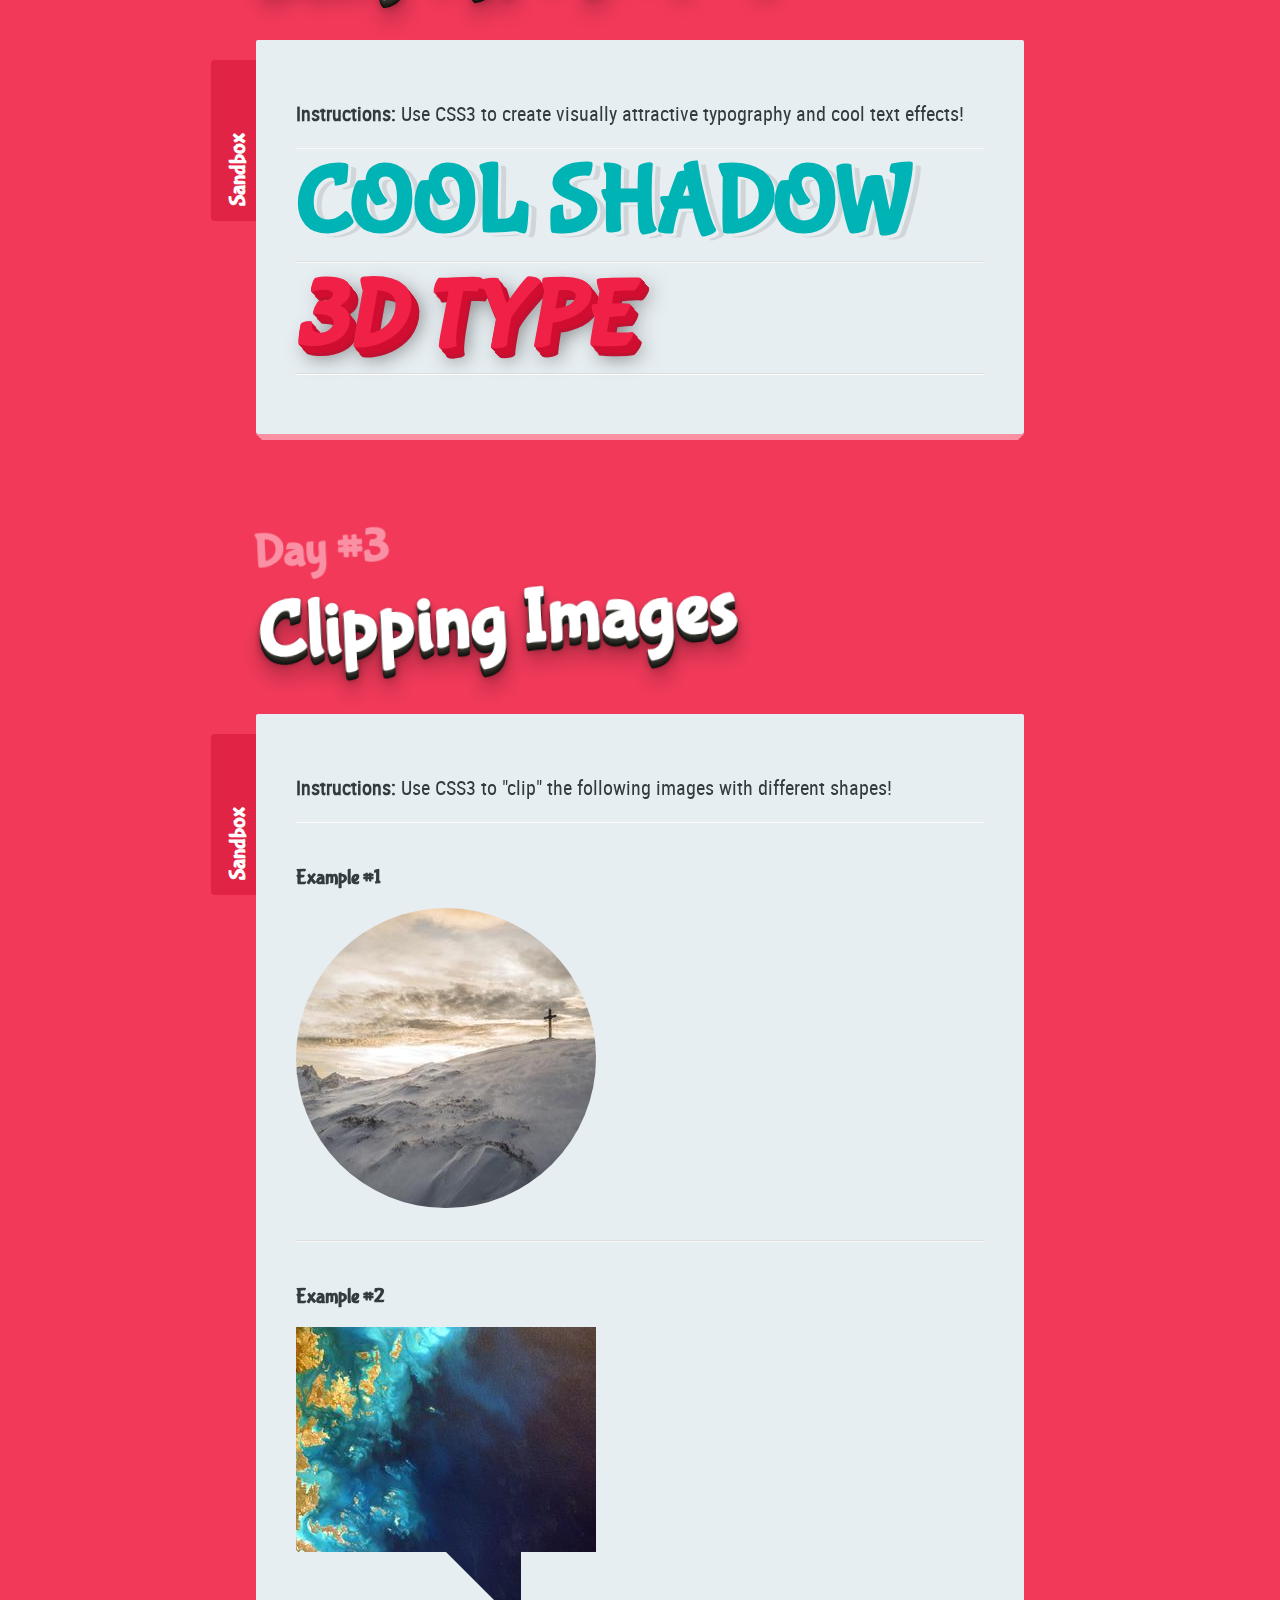
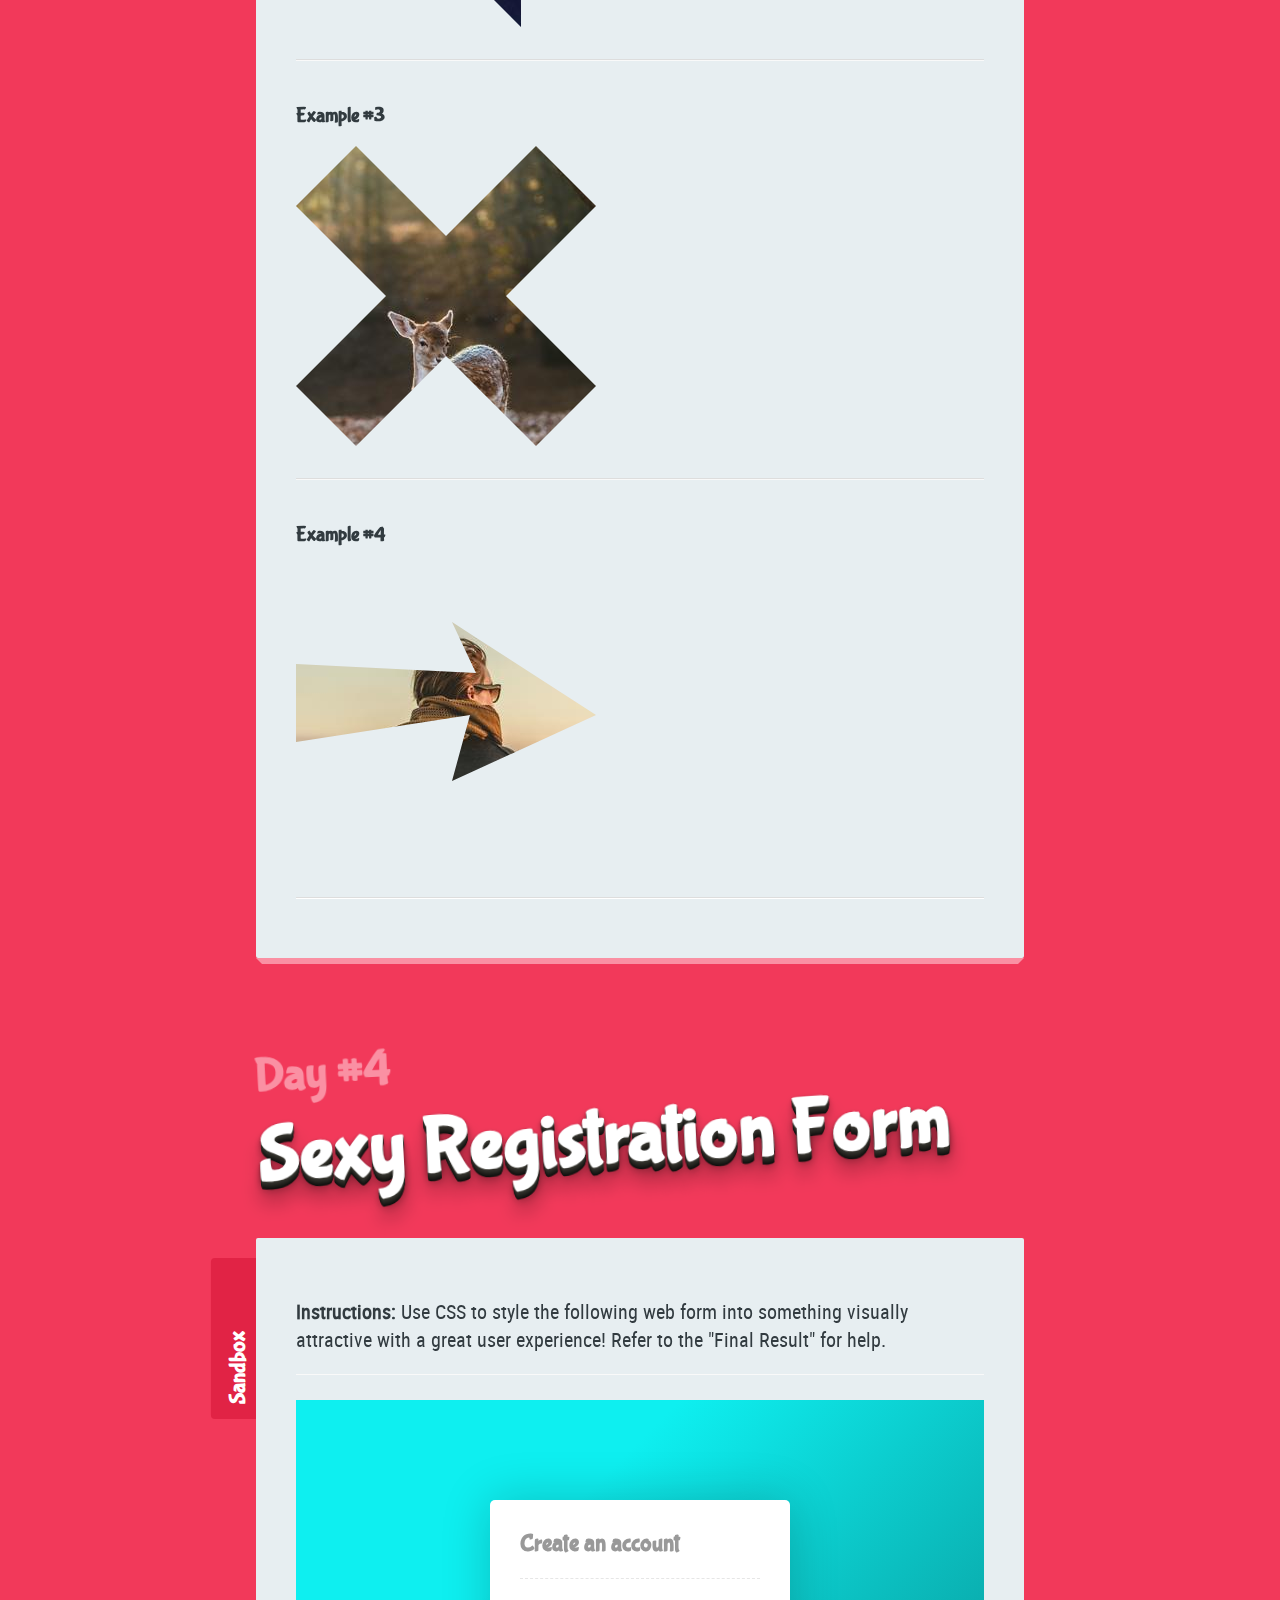
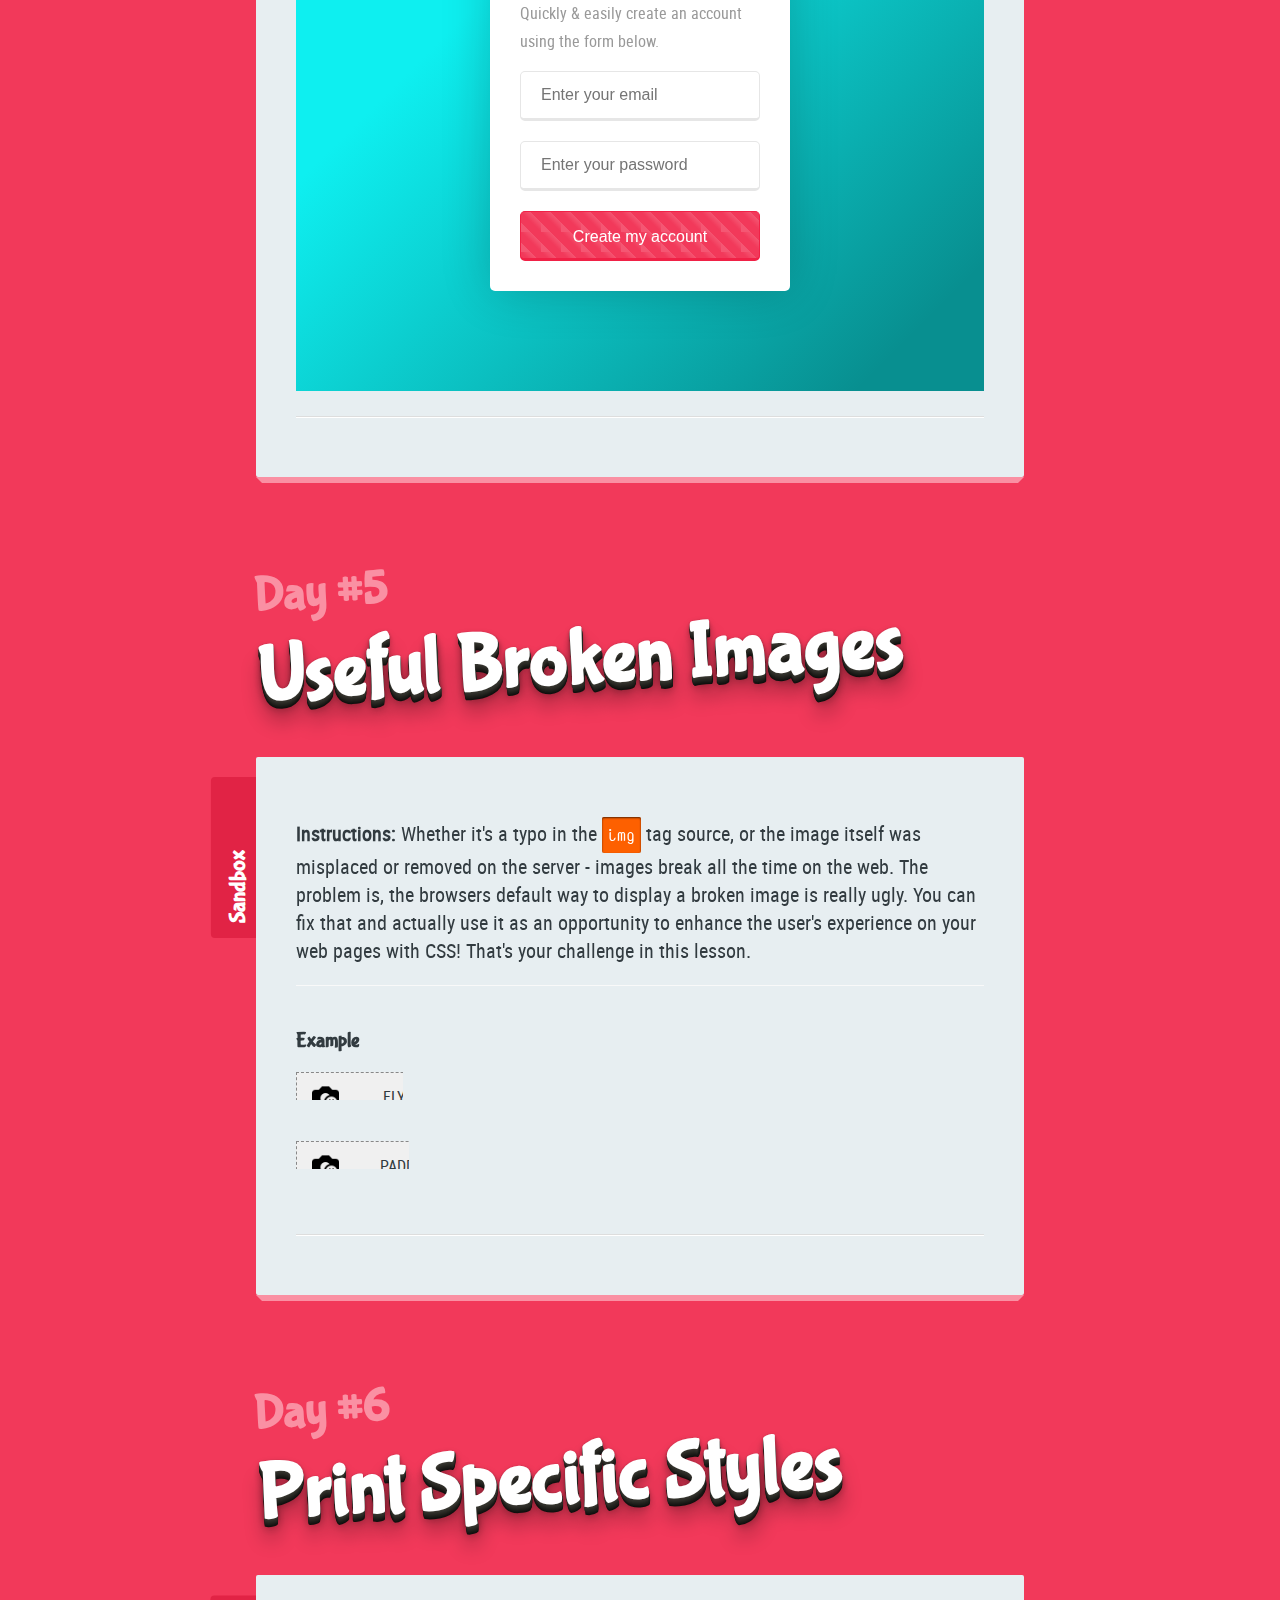
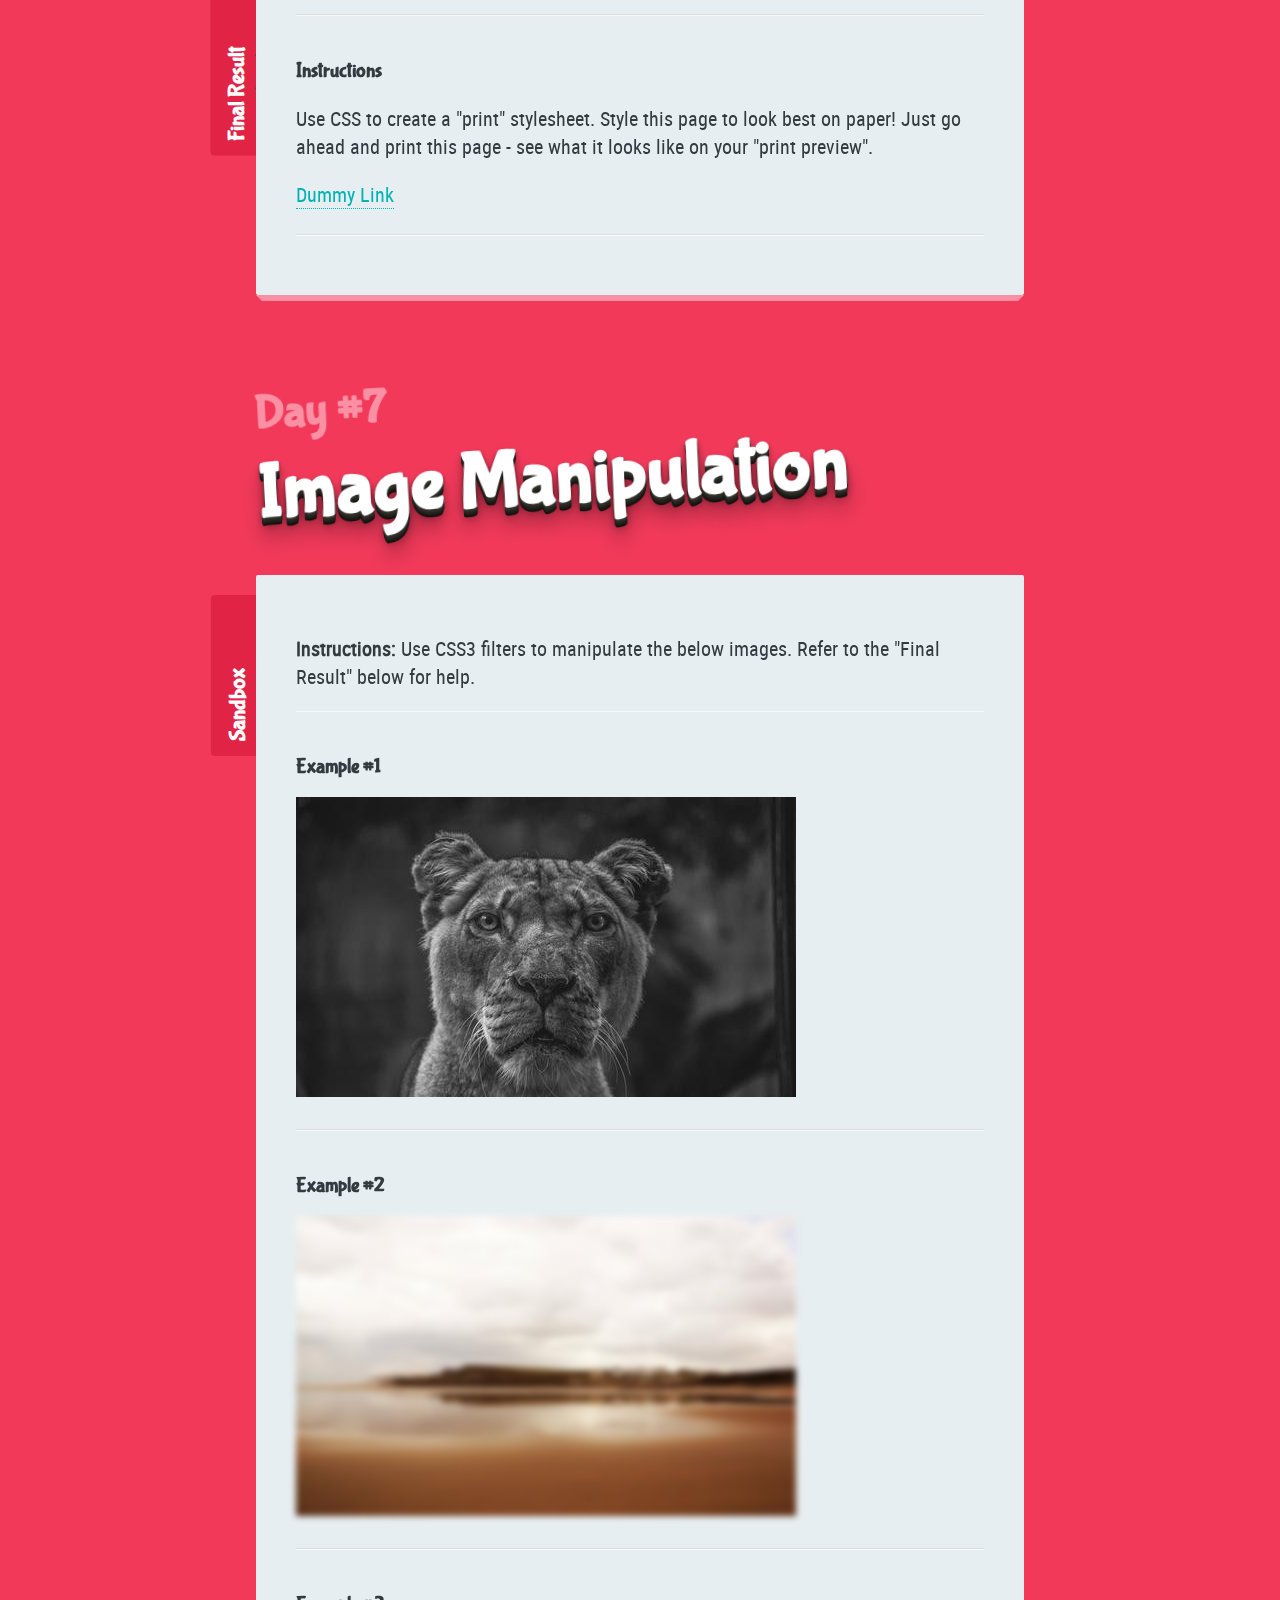
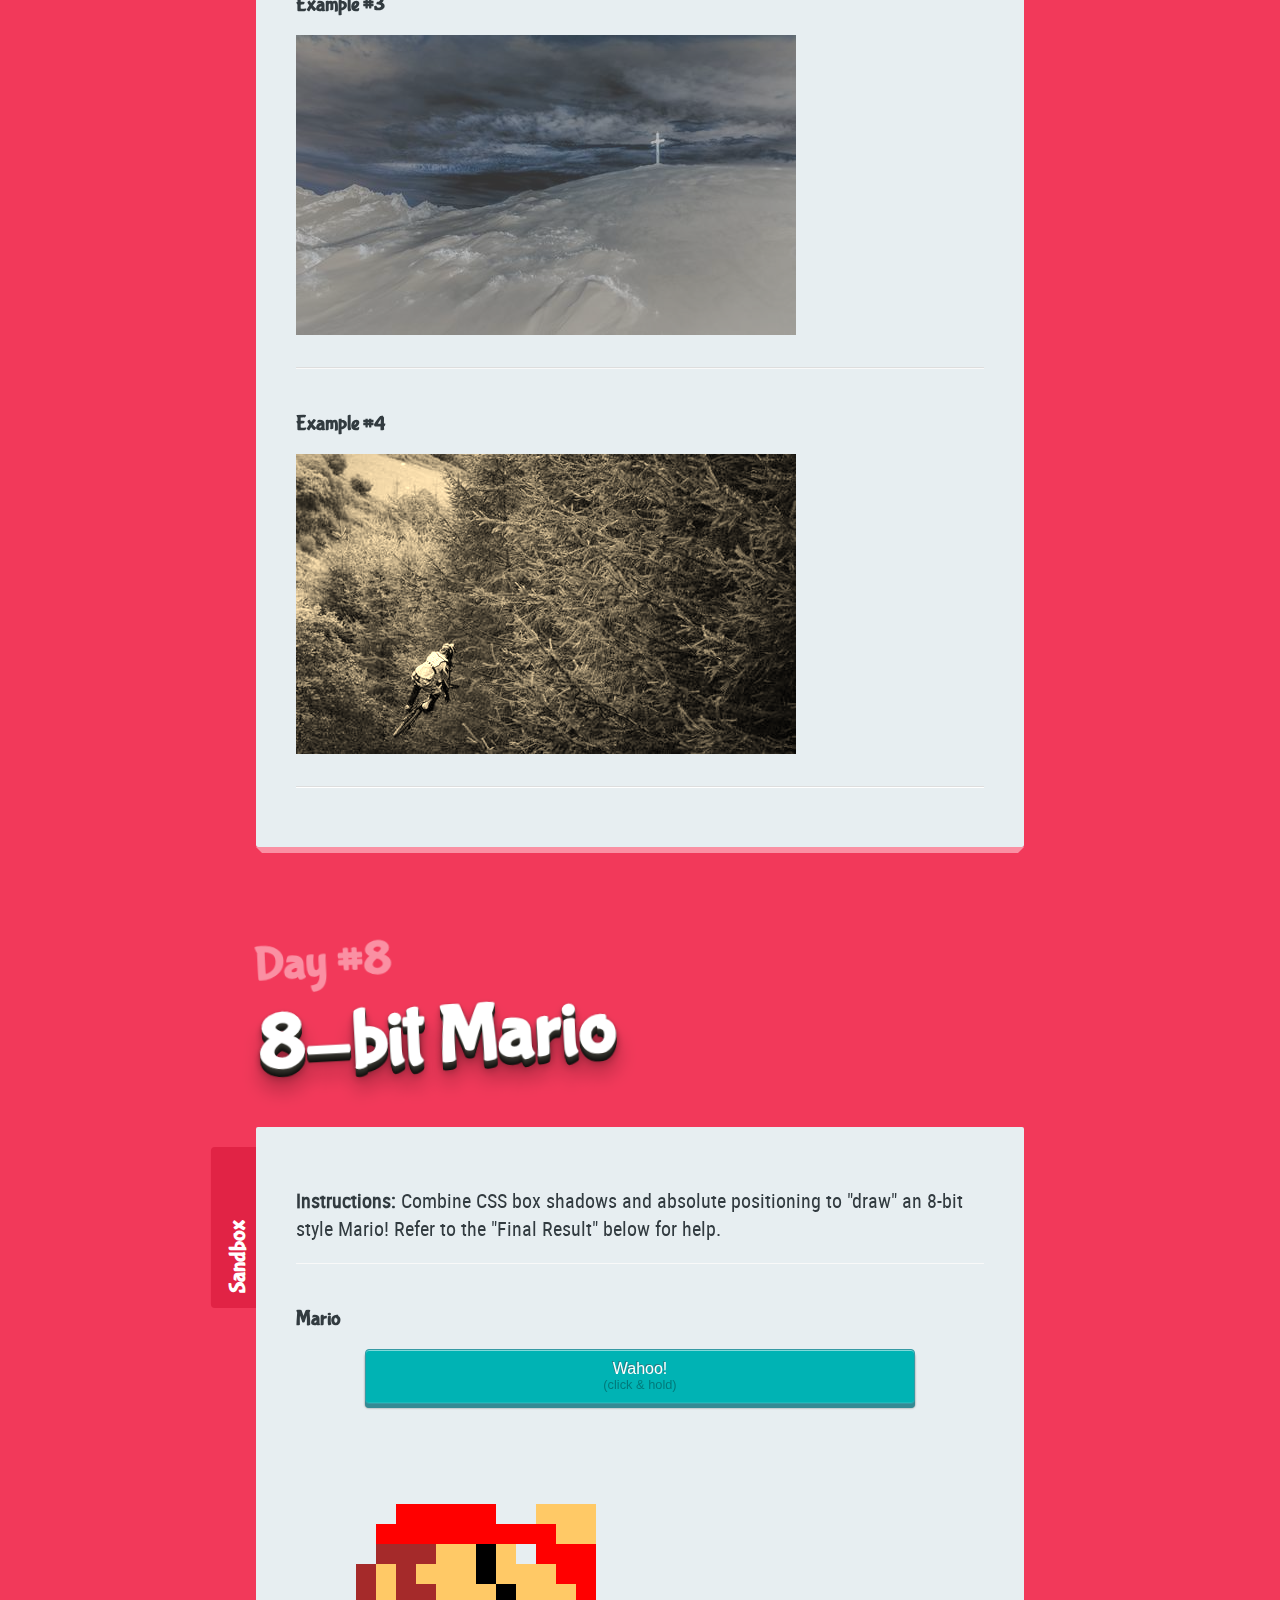
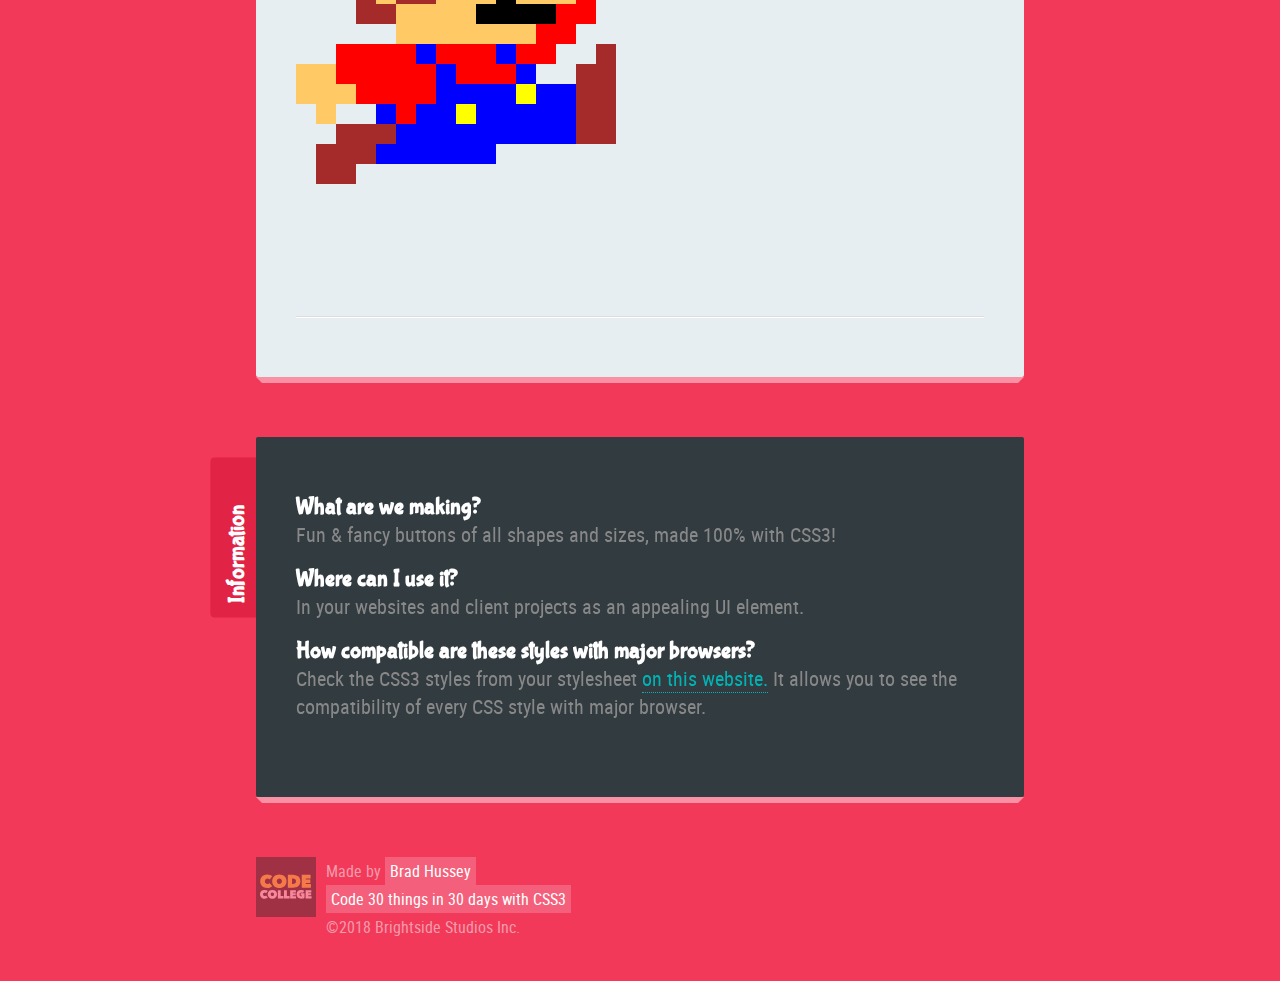
==== commit d7f790b9: "super mario block" ====
--- a/index.html
+++ b/index.html
@@ -225,7 +225,7 @@
     </div>
     <h1><small>Day #7</small> Image Manipulation</h1>
 
-    <div class="sandbox ">
+    <div class="sandbox">
       <h2>Sandbox <small>This is where you play</small></h2>
       <div class="content">
         <p>
@@ -255,6 +255,29 @@
           <h4>Example #4</h4>
 
           <img src="image/im7-4.jpg" alt="" class="sepia" />
+        </section>
+      </div>
+    </div>
+    <h1><small>Day #8</small> 8-bit Mario</h1>
+
+    <div class="sandbox">
+      <h2>Sandbox <small>This is where you play</small></h2>
+      <div class="content">
+        <p>
+          <strong>Instructions:</strong> Combine CSS box shadows and absolute
+          positioning to "draw" an 8-bit style Mario! Refer to the "Final
+          Result" below for help.
+        </p>
+
+        <section>
+          <h4>Mario</h4>
+          <button class="button-theme" id="wahoo">
+            Wahoo! <small>(click &amp; hold)</small>
+          </button>
+
+          <div class="mario-block">
+            <div class="mario"></div>
+          </div>
         </section>
       </div>
     </div>
--- a/css/sandbox.css
+++ b/css/sandbox.css
@@ -766,3 +766,289 @@
   -webkit-filter: sepia(0);
   filter: sepia(0);
 }
+/* day 8  super mario */
+.mario-block{
+  display: inline-block;
+  position: relative;
+  margin: 80px auto;
+  width: 16em;
+  height: 16em;
+}
+#wahoo{
+  outline: none;
+}
+#wahoo:active + .mario-block{
+  animation: wahooMario 0.8s ease-in-out 1;
+}
+
+@keyframes wahooMario{
+  0% {left: 0; bottom:0; transform: rotate(0);}
+  30% {left: 200px; bottom:200px; transform: rotate(-25deg);}
+  80% {left: 400px; bottom:0; transform: rotate(0);}
+  100% {left: 0; bottom:0; transform: rotate(0);}
+}
+.mario{
+  display: block;
+  width: 1em;
+  height: 1em;
+  background-color: #e7eef1;
+  box-shadow:  
+  0em 0em #e7eef1,
+          1em 0em #e7eef1,
+          2em 0em #e7eef1,
+          3em 0em #e7eef1,
+          4em 0em #e7eef1,
+          5em 0em #e7eef1,
+          6em 0em #e7eef1,
+          7em 0em #e7eef1,
+          8em 0em #e7eef1,
+          9em 0em #e7eef1,
+          10em 0em #e7eef1,
+          11em 0em #e7eef1,
+          12em 0em #e7eef1,
+          13em 0em #e7eef1,
+          14em 0em #e7eef1,
+          15em 0em #e7eef1,
+          0em 1em #e7eef1,
+          1em 1em #e7eef1,
+          2em 1em #e7eef1,
+          3em 1em #e7eef1,
+          4em 1em #e7eef1,
+          5em 1em red,
+          6em 1em red,
+          7em 1em red,
+          8em 1em red,
+          9em 1em red,
+          10em 1em #e7eef1,
+          11em 1em #e7eef1,
+          12em 1em #ffc966,
+          13em 1em #ffc966,
+          14em 1em #ffc966,
+          15em 1em #e7eef1,
+          0em 2em #e7eef1,
+          1em 2em #e7eef1,
+          2em 2em #e7eef1,
+          3em 2em #e7eef1,
+          4em 2em red,
+          5em 2em red,
+          6em 2em red,
+          7em 2em red,
+          8em 2em red,
+          9em 2em red,
+          10em 2em red,
+          11em 2em red,
+          12em 2em red,
+          13em 2em #ffc966,
+          14em 2em #ffc966,
+          15em 2em #e7eef1,
+          0em 3em #e7eef1,
+          1em 3em #e7eef1,
+          2em 3em #e7eef1,
+          3em 3em #e7eef1,
+          4em 3em brown,
+          5em 3em brown,
+          6em 3em brown,
+          7em 3em #ffc966,
+          8em 3em #ffc966,
+          9em 3em black,
+          10em 3em #ffc966,
+          11em 3em #e7eef1,
+          12em 3em red,
+          13em 3em red,
+          14em 3em red,
+          15em 3em #e7eef1,
+          0em 4em #e7eef1,
+          1em 4em #e7eef1,
+          2em 4em #e7eef1,
+          3em 4em brown,
+          4em 4em #ffc966,
+          5em 4em brown,
+          6em 4em #ffc966,
+          7em 4em #ffc966,
+          8em 4em #ffc966,
+          9em 4em black,
+          10em 4em #ffc966,
+          11em 4em #ffc966,
+          12em 4em #ffc966,
+          13em 4em red,
+          14em 4em red,
+          15em 4em #e7eef1,
+          0em 5em #e7eef1,
+          1em 5em #e7eef1,
+          2em 5em #e7eef1,
+          3em 5em brown,
+          4em 5em #ffc966,
+          5em 5em brown,
+          6em 5em brown,
+          7em 5em #ffc966,
+          8em 5em #ffc966,
+          9em 5em #ffc966,
+          10em 5em black,
+          11em 5em #ffc966,
+          12em 5em #ffc966,
+          13em 5em #ffc966,
+          14em 5em red,
+          15em 5em #e7eef1,
+          0em 6em #e7eef1,
+          1em 6em #e7eef1,
+          2em 6em #e7eef1,
+          3em 6em brown,
+          4em 6em brown,
+          5em 6em #ffc966,
+          6em 6em #ffc966,
+          7em 6em #ffc966,
+          8em 6em #ffc966,
+          9em 6em black,
+          10em 6em black,
+          11em 6em black,
+          12em 6em black,
+          13em 6em red,
+          14em 6em red,
+          15em 6em #e7eef1,
+          0em 7em #e7eef1,
+          1em 7em #e7eef1,
+          2em 7em #e7eef1,
+          3em 7em #e7eef1,
+          4em 7em #e7eef1,
+          5em 7em #ffc966,
+          6em 7em #ffc966,
+          7em 7em #ffc966,
+          8em 7em #ffc966,
+          9em 7em #ffc966,
+          10em 7em #ffc966,
+          11em 7em #ffc966,
+          12em 7em red,
+          13em 7em red,
+          14em 7em #e7eef1,
+          15em 7em #e7eef1,
+          0em 8em #e7eef1,
+          1em 8em #e7eef1,
+          2em 8em red,
+          3em 8em red,
+          4em 8em red,
+          5em 8em red,
+          6em 8em blue,
+          7em 8em red,
+          8em 8em red,
+          9em 8em red,
+          10em 8em blue,
+          11em 8em red,
+          12em 8em red,
+          13em 8em #e7eef1,
+          14em 8em #e7eef1,
+          15em 8em brown,
+          0em 9em #ffc966,
+          1em 9em #ffc966,
+          2em 9em red,
+          3em 9em red,
+          4em 9em red,
+          5em 9em red,
+          6em 9em red,
+          7em 9em blue,
+          8em 9em red,
+          9em 9em red,
+          10em 9em red,
+          11em 9em blue,
+          12em 9em #e7eef1,
+          13em 9em #e7eef1,
+          14em 9em brown,
+          15em 9em brown,
+          0em 10em #ffc966,
+          1em 10em #ffc966,
+          2em 10em #ffc966,
+          3em 10em red,
+          4em 10em red,
+          5em 10em red,
+          6em 10em red,
+          7em 10em blue,
+          8em 10em blue,
+          9em 10em blue,
+          10em 10em blue,
+          11em 10em yellow,
+          12em 10em blue,
+          13em 10em blue,
+          14em 10em brown,
+          15em 10em brown,
+          0em 11em #e7eef1,
+          1em 11em #ffc966,
+          2em 11em #e7eef1,
+          3em 11em #e7eef1,
+          4em 11em blue,
+          5em 11em red,
+          6em 11em blue,
+          7em 11em blue,
+          8em 11em yellow,
+          9em 11em blue,
+          10em 11em blue,
+          11em 11em blue,
+          12em 11em blue,
+          13em 11em blue,
+          14em 11em brown,
+          15em 11em brown,
+          0em 12em #e7eef1,
+          1em 12em #e7eef1,
+          2em 12em brown,
+          3em 12em brown,
+          4em 12em brown,
+          5em 12em blue,
+          6em 12em blue,
+          7em 12em blue,
+          8em 12em blue,
+          9em 12em blue,
+          10em 12em blue,
+          11em 12em blue,
+          12em 12em blue,
+          13em 12em blue,
+          14em 12em brown,
+          15em 12em brown,
+          0em 13em #e7eef1,
+          1em 13em brown,
+          2em 13em brown,
+          3em 13em brown,
+          4em 13em blue,
+          5em 13em blue,
+          6em 13em blue,
+          7em 13em blue,
+          8em 13em blue,
+          9em 13em blue,
+          10em 13em #e7eef1,
+          11em 13em #e7eef1,
+          12em 13em #e7eef1,
+          13em 13em #e7eef1,
+          14em 13em #e7eef1,
+          15em 13em #e7eef1,
+          0em 14em #e7eef1,
+          1em 14em brown,
+          2em 14em brown,
+          3em 14em #e7eef1,
+          4em 14em #e7eef1,
+          5em 14em #e7eef1,
+          6em 14em #e7eef1,
+          7em 14em #e7eef1,
+          8em 14em #e7eef1,
+          9em 14em #e7eef1,
+          10em 14em #e7eef1,
+          11em 14em #e7eef1,
+          12em 14em #e7eef1,
+          13em 14em #e7eef1,
+          14em 14em #e7eef1,
+          15em 14em #e7eef1,
+          0em 15em #e7eef1,
+          1em 15em #e7eef1,
+          2em 15em #e7eef1,
+          3em 15em #e7eef1,
+          4em 15em #e7eef1,
+          5em 15em #e7eef1,
+          6em 15em #e7eef1,
+          7em 15em #e7eef1,
+          8em 15em #e7eef1,
+          9em 15em #e7eef1,
+          10em 15em #e7eef1,
+          11em 15em #e7eef1,
+          12em 15em #e7eef1,
+          13em 15em #e7eef1,
+          14em 15em #e7eef1,
+          15em 15em #e7eef1;
+  ;
+}
+
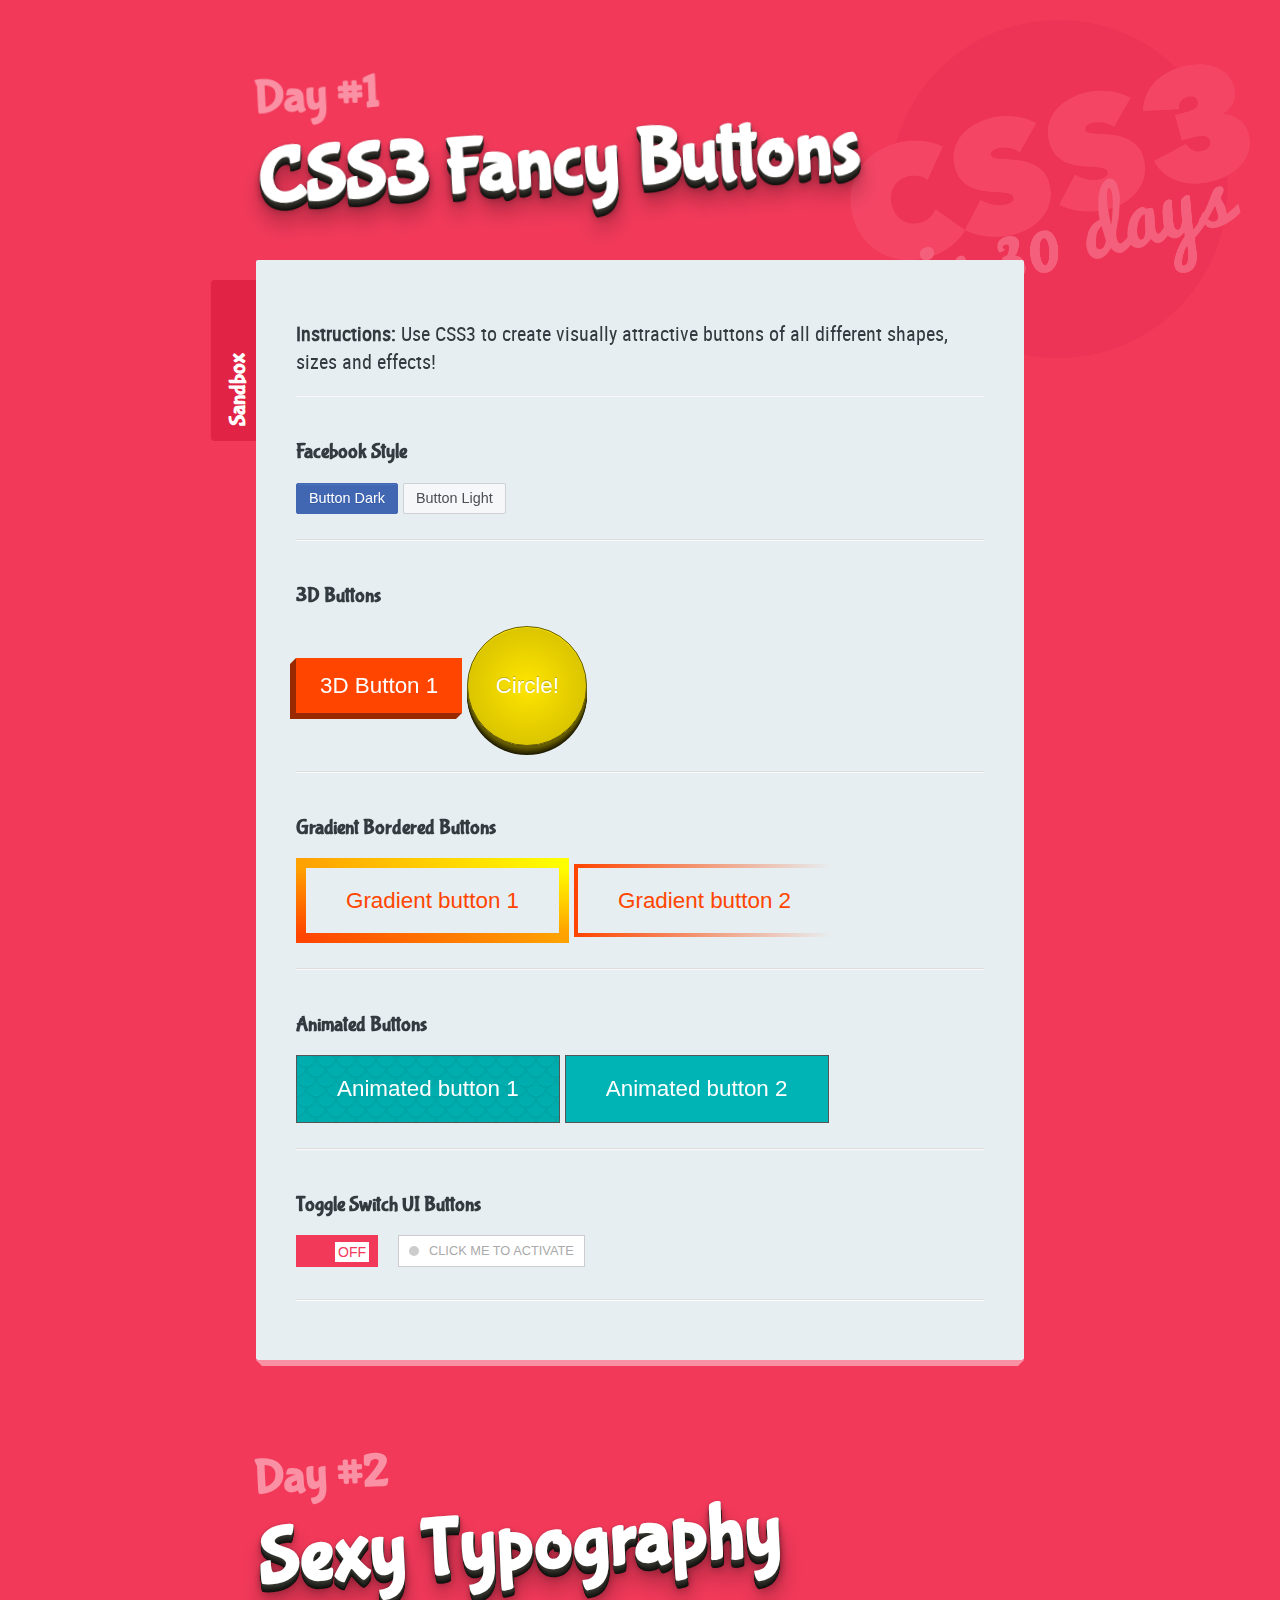
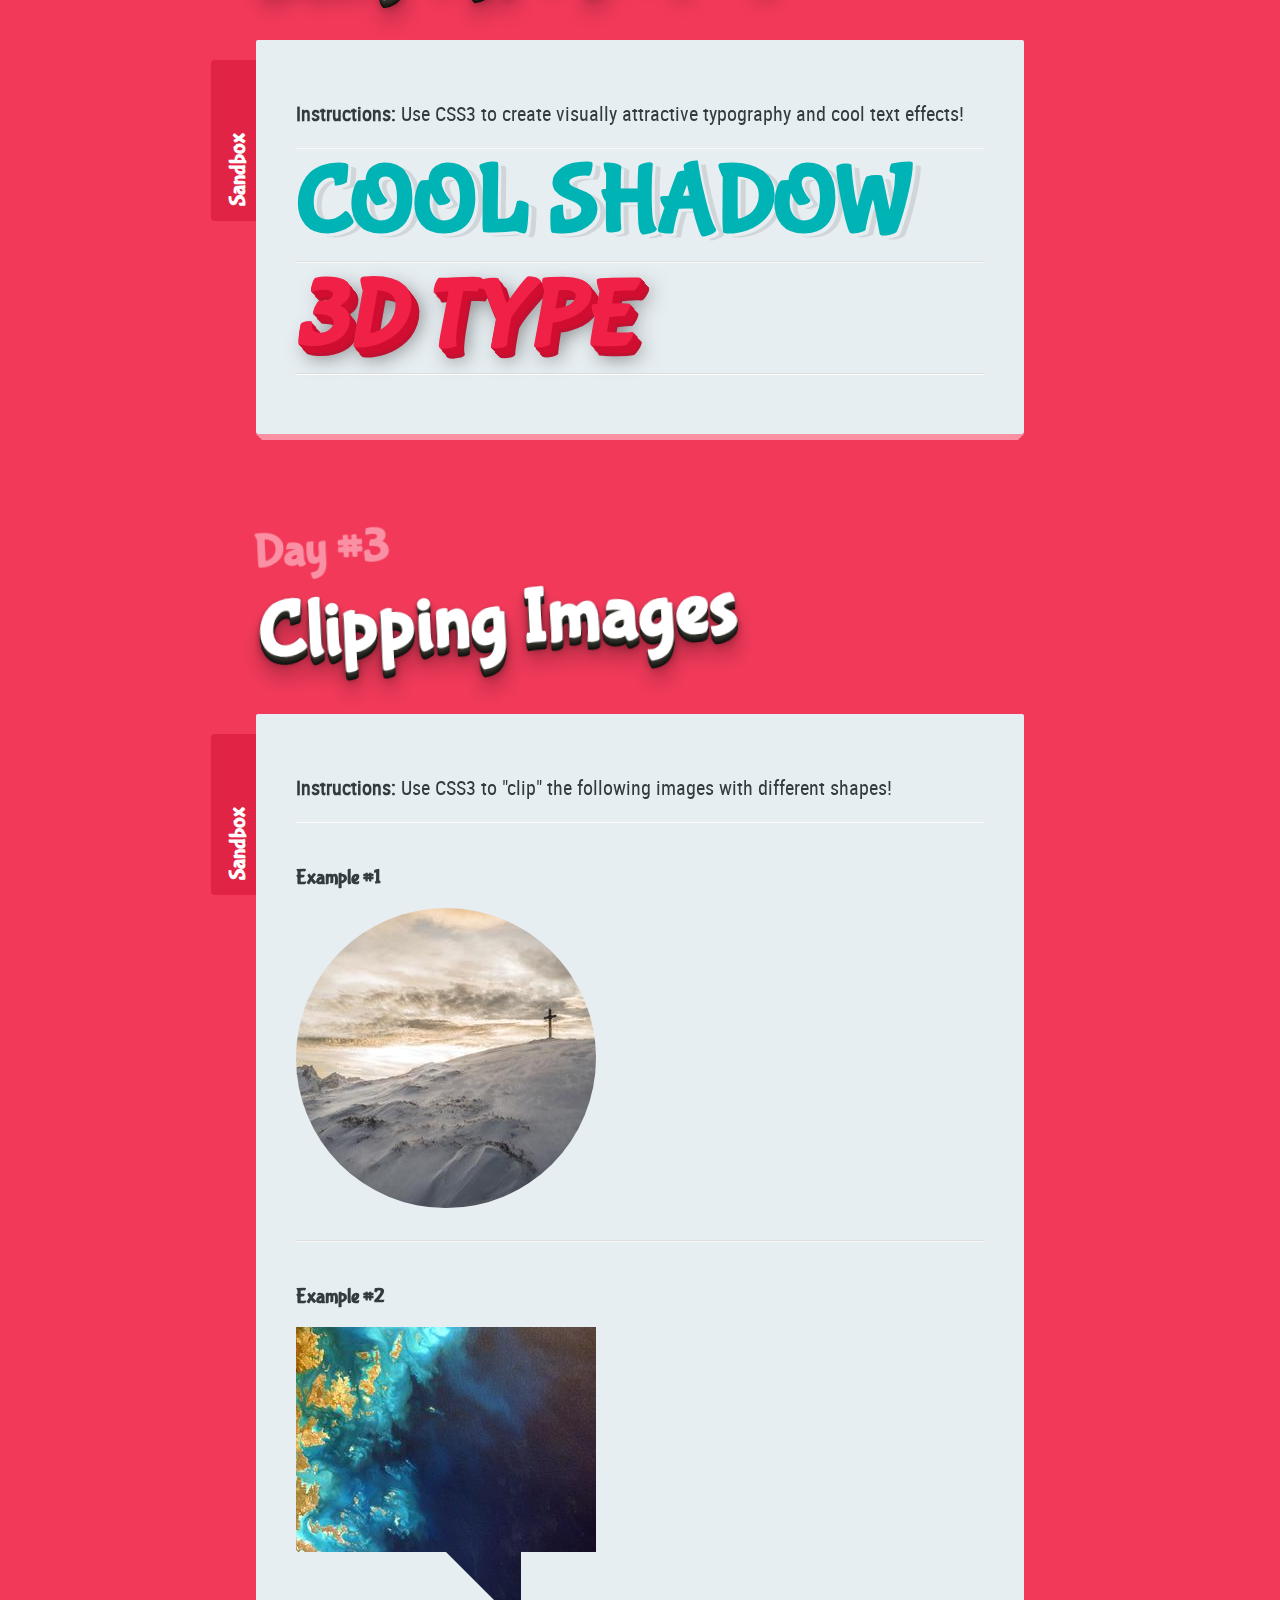
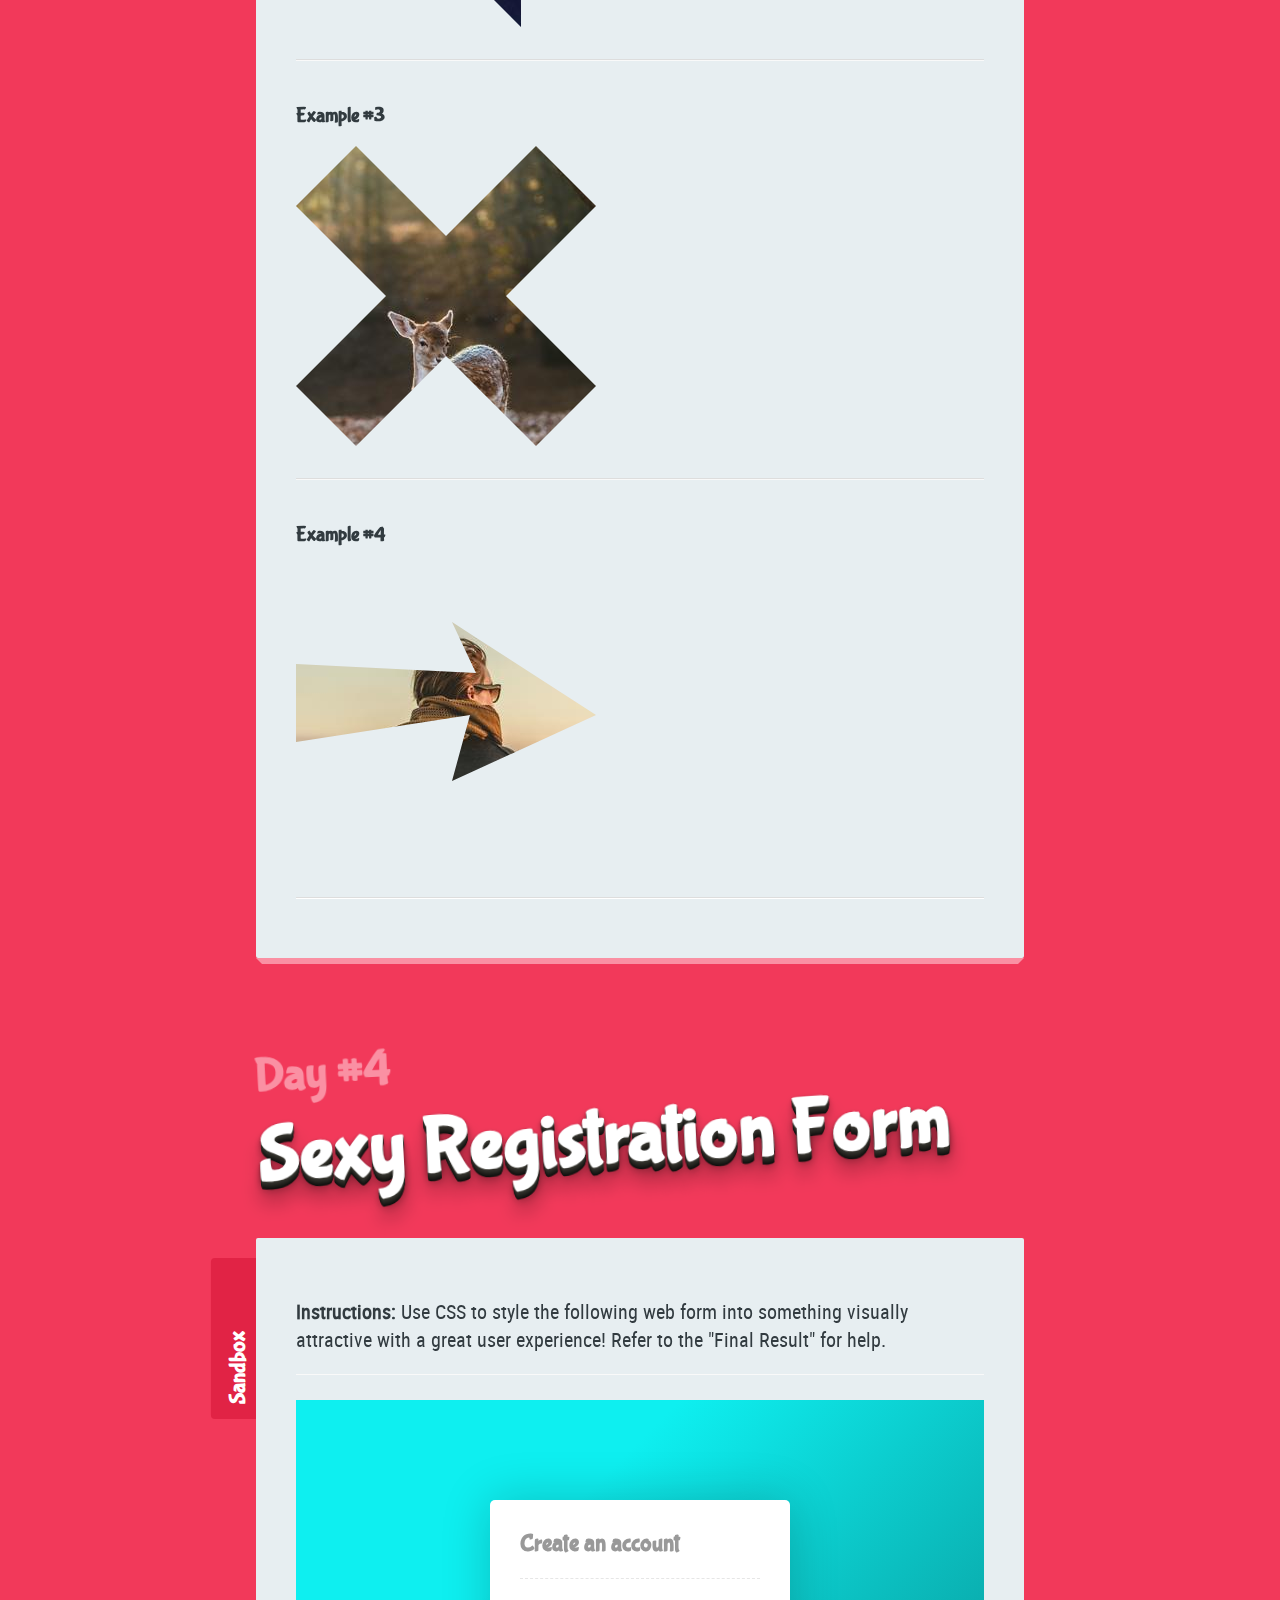
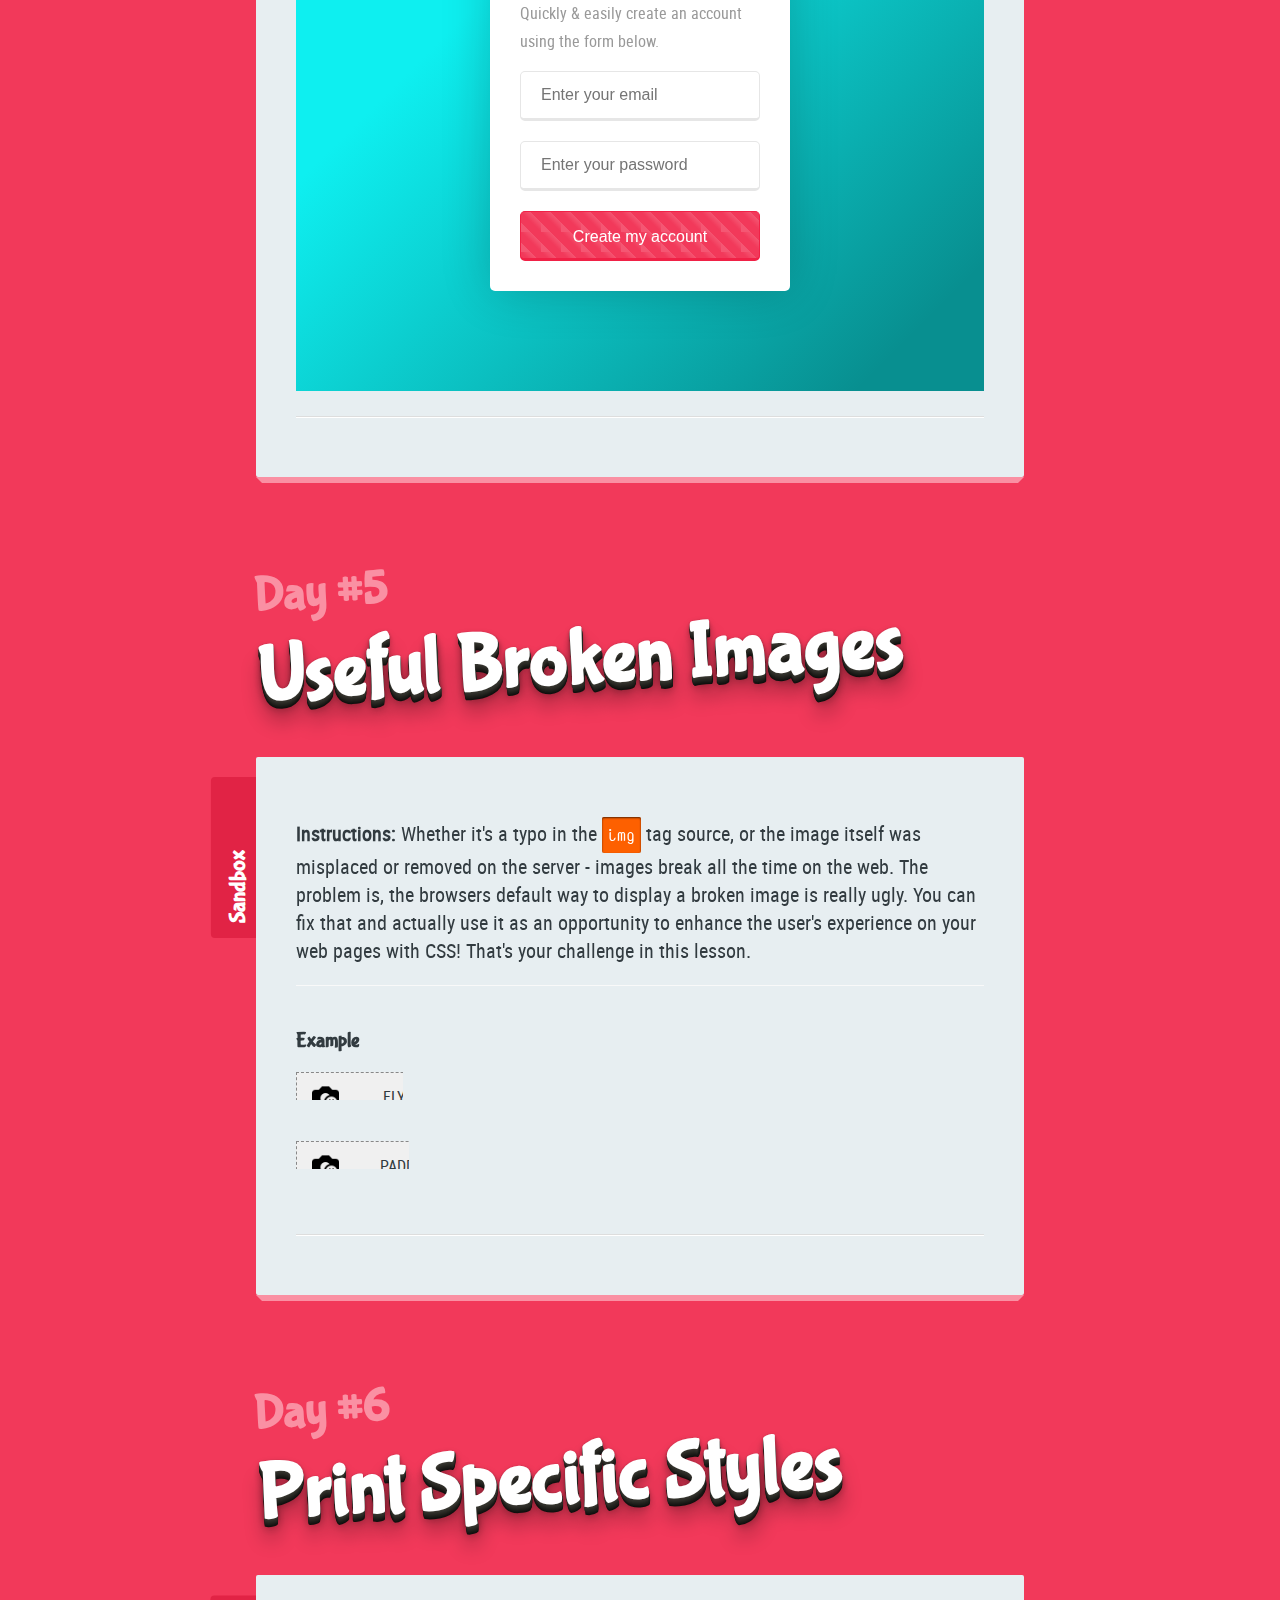
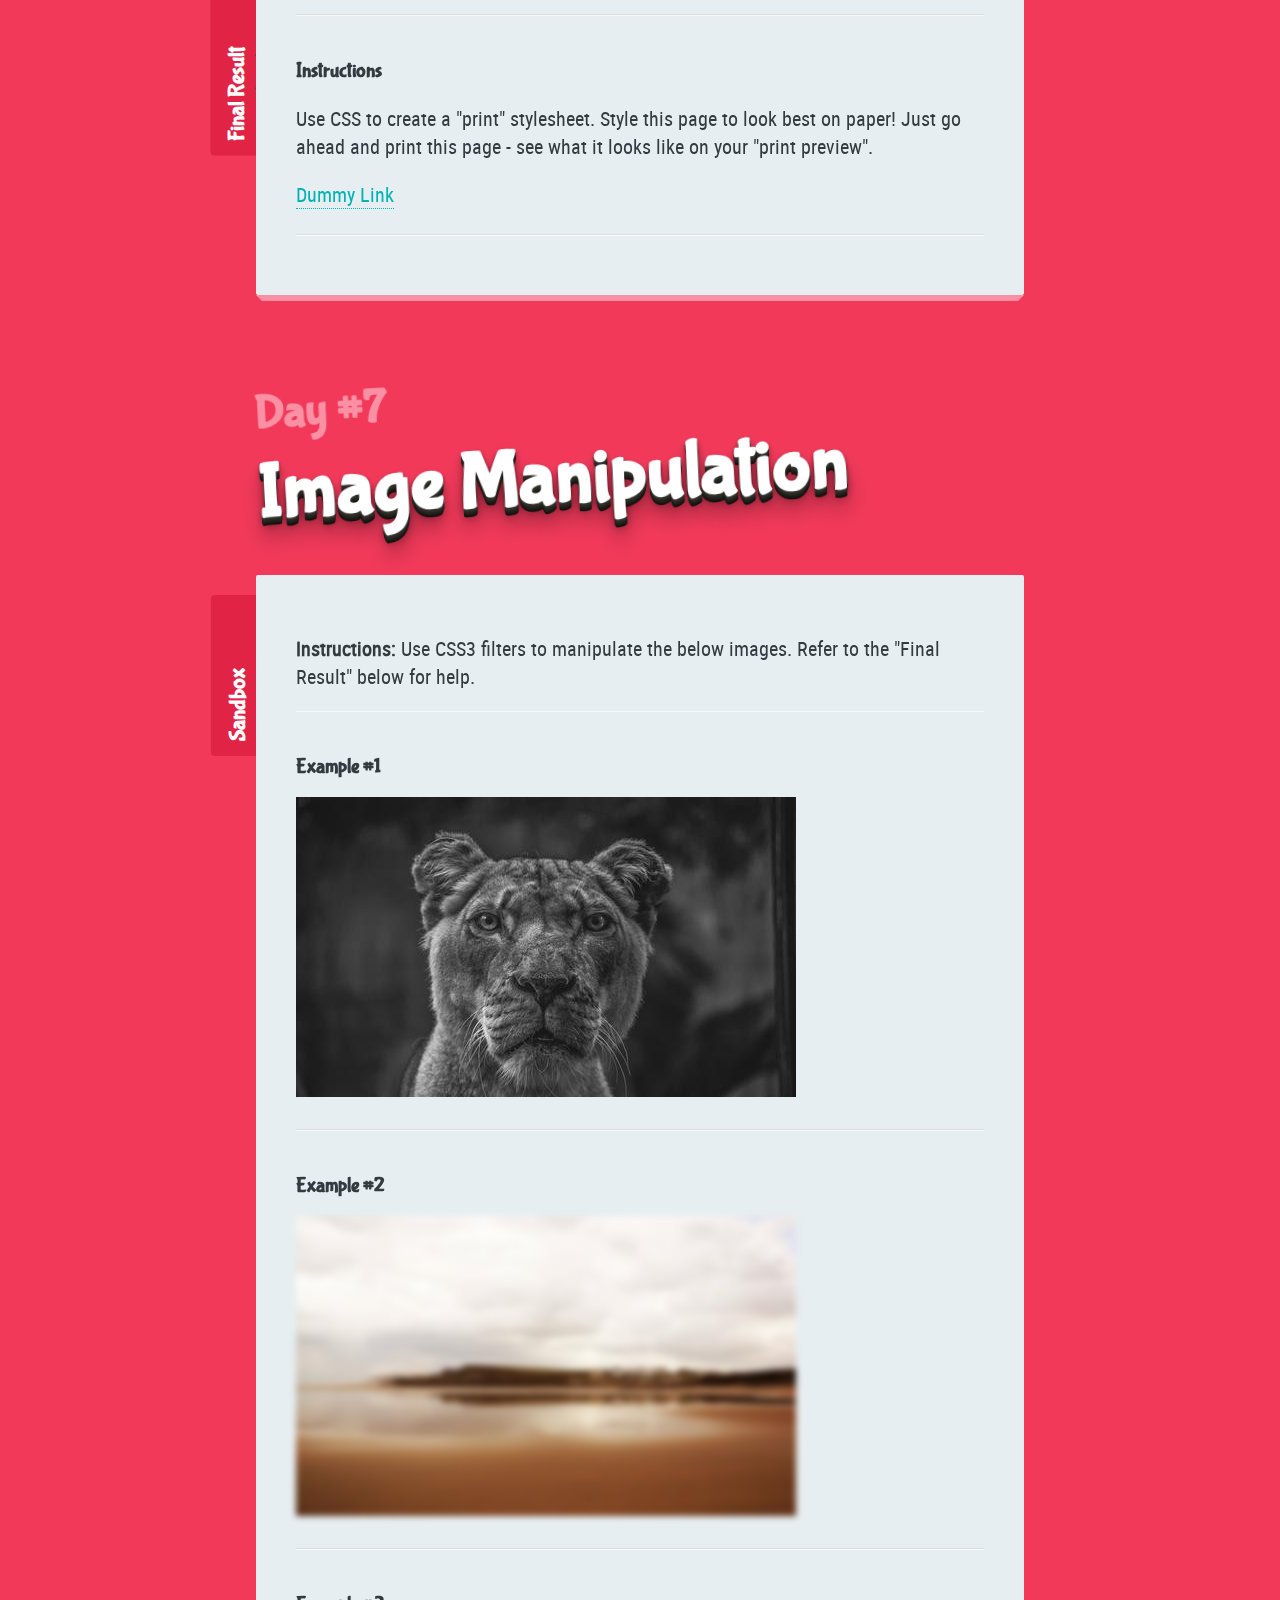
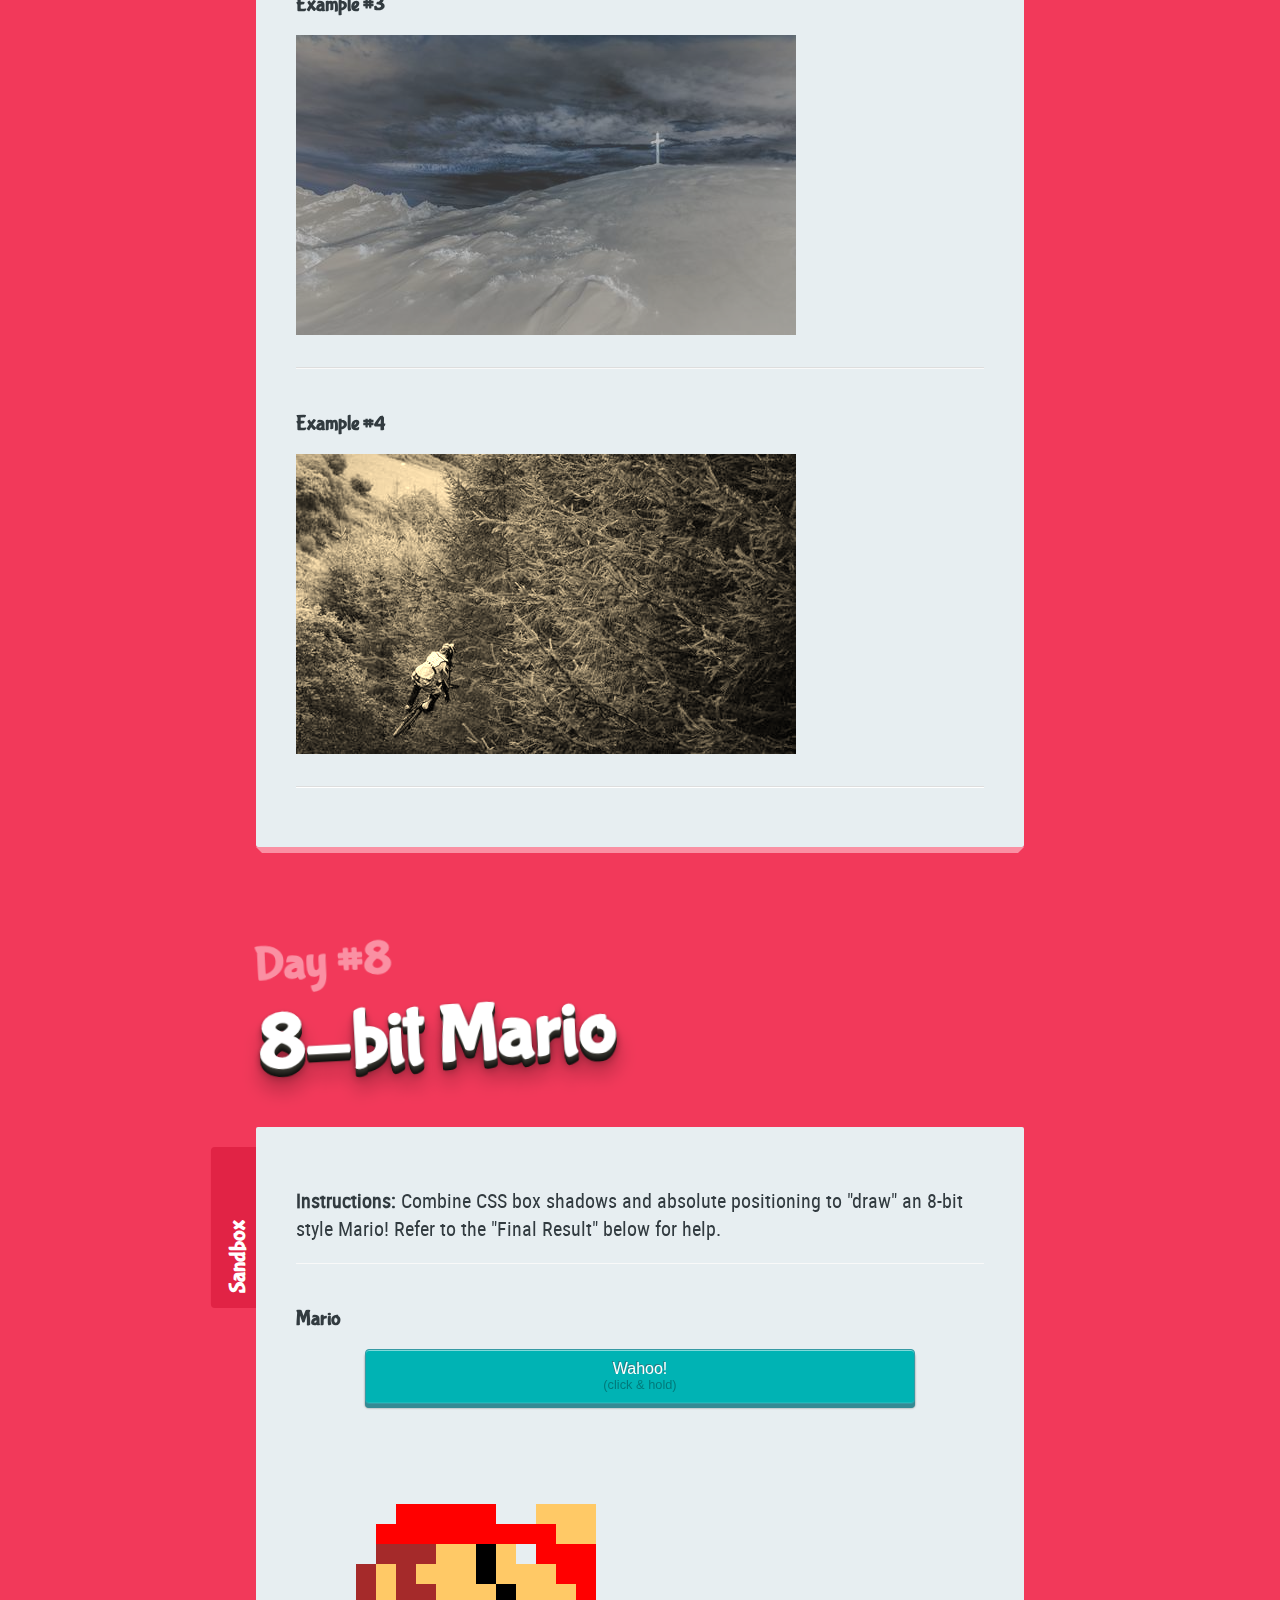
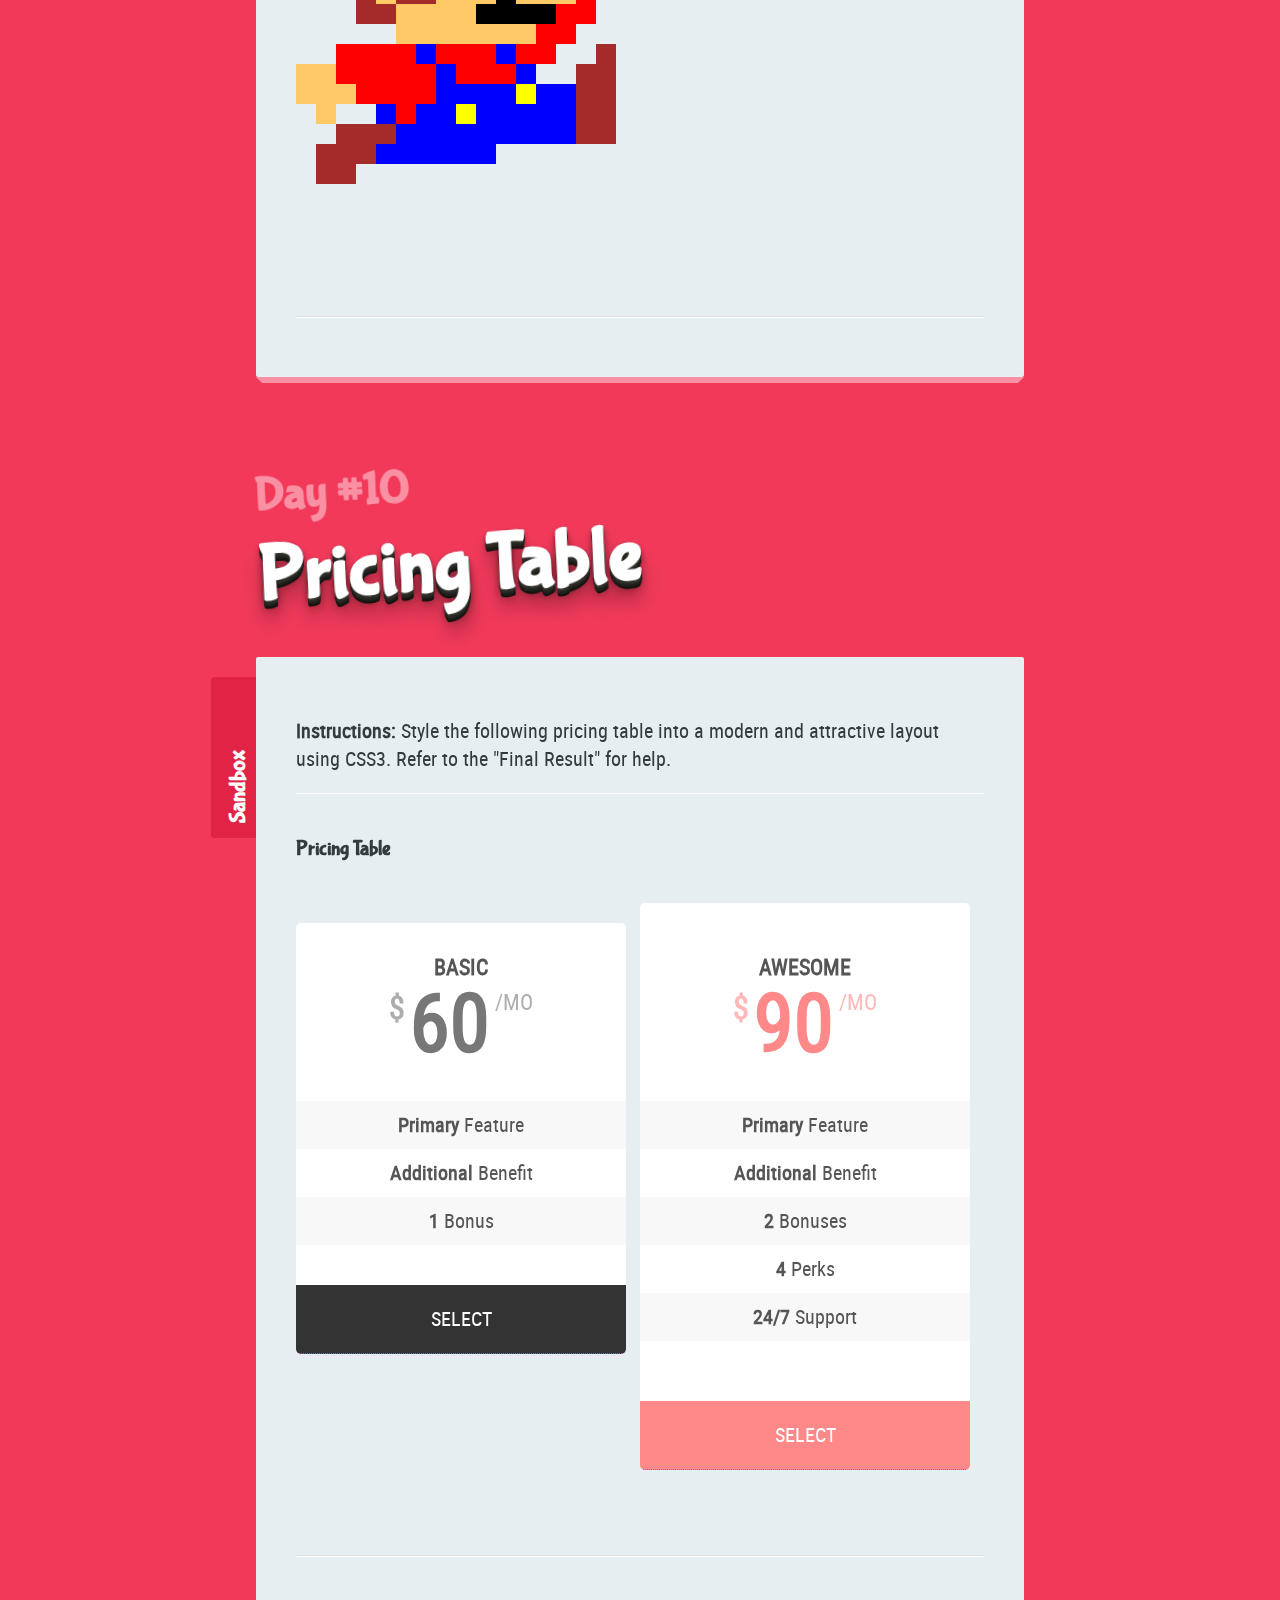
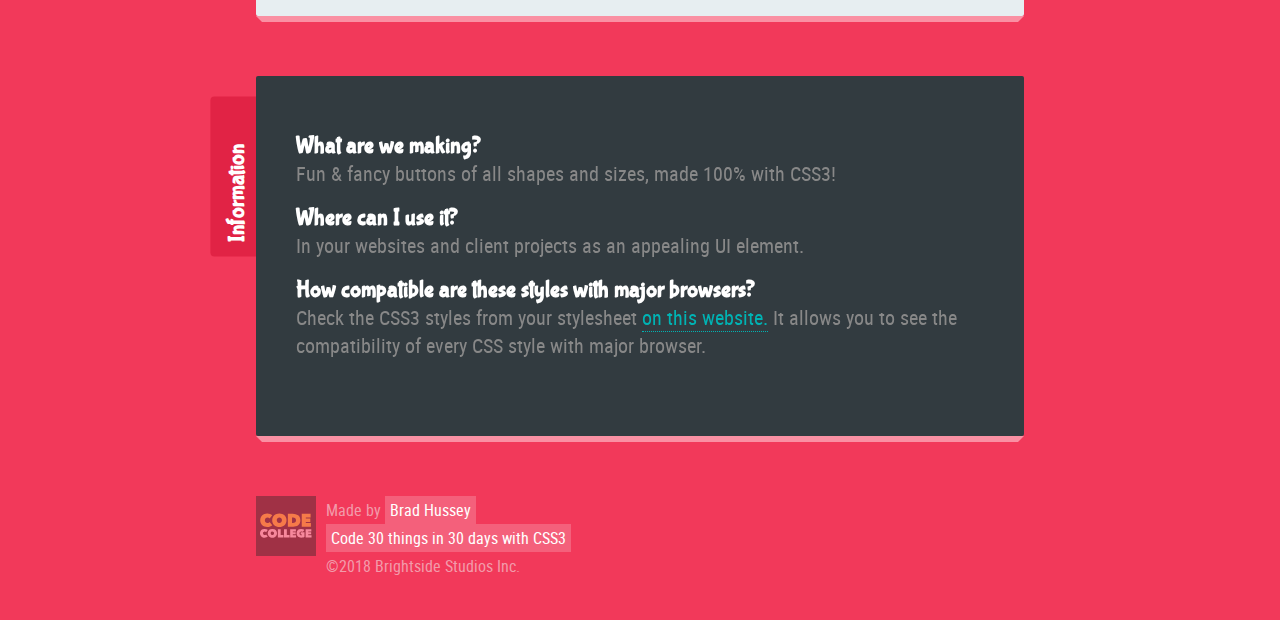
==== commit 167d4fd9: "pricing table with css" ====
--- a/index.html
+++ b/index.html
@@ -281,6 +281,67 @@
         </section>
       </div>
     </div>
+    <h1><small>Day #10</small> Pricing Table</h1>
+
+    <div class="sandbox">
+      <h2>Sandbox <small>This is where you play</small></h2>
+      <div class="content">
+        <p>
+          <strong>Instructions:</strong> Style the following pricing table into
+          a modern and attractive layout using CSS3. Refer to the "Final Result"
+          for help.
+        </p>
+
+        <section>
+          <h4>Pricing Table</h4>
+
+          <div class="pricing-table">
+            <div class="pricing-block">
+              <div class="pricing-header">
+                <div class="pricing-heading">Basic</div>
+                <div class="pricing-price">
+                  <span class="pricing-price__currency">$</span>
+                  <span class="pricing-price__value">60</span>
+                  <span class="pricing-price__duration">/mo</span>
+                </div>
+              </div>
+              <div class="pricing-body">
+                <ul class="pricing-features">
+                  <li><strong>Primary</strong> Feature</li>
+                  <li><strong>Additional</strong> Benefit</li>
+                  <li><strong>1</strong> Bonus</li>
+                </ul>
+              </div>
+              <div class="pricing-footer">
+                <a href="#" class="pricing-button">Select</a>
+              </div>
+            </div>
+            <div class="pricing-block pricing-popular">
+              <div class="pricing-header">
+                <div class="pricing-heading">Awesome</div>
+                <div class="pricing-price">
+                  <span class="pricing-price__currency">$</span>
+                  <span class="pricing-price__value">90</span>
+                  <span class="pricing-price__duration">/mo</span>
+                </div>
+              </div>
+              <div class="pricing-body">
+                <ul class="pricing-features">
+                  <li><strong>Primary</strong> Feature</li>
+                  <li><strong>Additional</strong> Benefit</li>
+                  <li><strong>2</strong> Bonuses</li>
+                  <li><strong>4</strong> Perks</li>
+                  <li><strong>24/7</strong> Support</li>
+                </ul>
+              </div>
+              <div class="pricing-footer">
+                <a href="#" class="pricing-button">Select</a>
+              </div>
+            </div>
+          </div>
+        </section>
+      </div>
+    </div>
     <div class="info">
       <h2>Information <small>About this lesson</small></h2>
       <h3>What are we making?</h3>
--- a/css/sandbox.css
+++ b/css/sandbox.css
@@ -767,288 +767,367 @@
   filter: sepia(0);
 }
 /* day 8  super mario */
-.mario-block{
+.mario-block {
   display: inline-block;
   position: relative;
   margin: 80px auto;
   width: 16em;
   height: 16em;
 }
-#wahoo{
+#wahoo {
   outline: none;
 }
-#wahoo:active + .mario-block{
+#wahoo:active + .mario-block {
   animation: wahooMario 0.8s ease-in-out 1;
 }
 
-@keyframes wahooMario{
-  0% {left: 0; bottom:0; transform: rotate(0);}
-  30% {left: 200px; bottom:200px; transform: rotate(-25deg);}
-  80% {left: 400px; bottom:0; transform: rotate(0);}
-  100% {left: 0; bottom:0; transform: rotate(0);}
-}
-.mario{
+@keyframes wahooMario {
+  0% {
+    left: 0;
+    bottom: 0;
+    transform: rotate(0);
+  }
+  30% {
+    left: 200px;
+    bottom: 200px;
+    transform: rotate(-25deg);
+  }
+  80% {
+    left: 400px;
+    bottom: 0;
+    transform: rotate(0);
+  }
+  100% {
+    left: 0;
+    bottom: 0;
+    transform: rotate(0);
+  }
+}
+.mario {
   display: block;
   width: 1em;
   height: 1em;
   background-color: #e7eef1;
-  box-shadow:  
-  0em 0em #e7eef1,
-          1em 0em #e7eef1,
-          2em 0em #e7eef1,
-          3em 0em #e7eef1,
-          4em 0em #e7eef1,
-          5em 0em #e7eef1,
-          6em 0em #e7eef1,
-          7em 0em #e7eef1,
-          8em 0em #e7eef1,
-          9em 0em #e7eef1,
-          10em 0em #e7eef1,
-          11em 0em #e7eef1,
-          12em 0em #e7eef1,
-          13em 0em #e7eef1,
-          14em 0em #e7eef1,
-          15em 0em #e7eef1,
-          0em 1em #e7eef1,
-          1em 1em #e7eef1,
-          2em 1em #e7eef1,
-          3em 1em #e7eef1,
-          4em 1em #e7eef1,
-          5em 1em red,
-          6em 1em red,
-          7em 1em red,
-          8em 1em red,
-          9em 1em red,
-          10em 1em #e7eef1,
-          11em 1em #e7eef1,
-          12em 1em #ffc966,
-          13em 1em #ffc966,
-          14em 1em #ffc966,
-          15em 1em #e7eef1,
-          0em 2em #e7eef1,
-          1em 2em #e7eef1,
-          2em 2em #e7eef1,
-          3em 2em #e7eef1,
-          4em 2em red,
-          5em 2em red,
-          6em 2em red,
-          7em 2em red,
-          8em 2em red,
-          9em 2em red,
-          10em 2em red,
-          11em 2em red,
-          12em 2em red,
-          13em 2em #ffc966,
-          14em 2em #ffc966,
-          15em 2em #e7eef1,
-          0em 3em #e7eef1,
-          1em 3em #e7eef1,
-          2em 3em #e7eef1,
-          3em 3em #e7eef1,
-          4em 3em brown,
-          5em 3em brown,
-          6em 3em brown,
-          7em 3em #ffc966,
-          8em 3em #ffc966,
-          9em 3em black,
-          10em 3em #ffc966,
-          11em 3em #e7eef1,
-          12em 3em red,
-          13em 3em red,
-          14em 3em red,
-          15em 3em #e7eef1,
-          0em 4em #e7eef1,
-          1em 4em #e7eef1,
-          2em 4em #e7eef1,
-          3em 4em brown,
-          4em 4em #ffc966,
-          5em 4em brown,
-          6em 4em #ffc966,
-          7em 4em #ffc966,
-          8em 4em #ffc966,
-          9em 4em black,
-          10em 4em #ffc966,
-          11em 4em #ffc966,
-          12em 4em #ffc966,
-          13em 4em red,
-          14em 4em red,
-          15em 4em #e7eef1,
-          0em 5em #e7eef1,
-          1em 5em #e7eef1,
-          2em 5em #e7eef1,
-          3em 5em brown,
-          4em 5em #ffc966,
-          5em 5em brown,
-          6em 5em brown,
-          7em 5em #ffc966,
-          8em 5em #ffc966,
-          9em 5em #ffc966,
-          10em 5em black,
-          11em 5em #ffc966,
-          12em 5em #ffc966,
-          13em 5em #ffc966,
-          14em 5em red,
-          15em 5em #e7eef1,
-          0em 6em #e7eef1,
-          1em 6em #e7eef1,
-          2em 6em #e7eef1,
-          3em 6em brown,
-          4em 6em brown,
-          5em 6em #ffc966,
-          6em 6em #ffc966,
-          7em 6em #ffc966,
-          8em 6em #ffc966,
-          9em 6em black,
-          10em 6em black,
-          11em 6em black,
-          12em 6em black,
-          13em 6em red,
-          14em 6em red,
-          15em 6em #e7eef1,
-          0em 7em #e7eef1,
-          1em 7em #e7eef1,
-          2em 7em #e7eef1,
-          3em 7em #e7eef1,
-          4em 7em #e7eef1,
-          5em 7em #ffc966,
-          6em 7em #ffc966,
-          7em 7em #ffc966,
-          8em 7em #ffc966,
-          9em 7em #ffc966,
-          10em 7em #ffc966,
-          11em 7em #ffc966,
-          12em 7em red,
-          13em 7em red,
-          14em 7em #e7eef1,
-          15em 7em #e7eef1,
-          0em 8em #e7eef1,
-          1em 8em #e7eef1,
-          2em 8em red,
-          3em 8em red,
-          4em 8em red,
-          5em 8em red,
-          6em 8em blue,
-          7em 8em red,
-          8em 8em red,
-          9em 8em red,
-          10em 8em blue,
-          11em 8em red,
-          12em 8em red,
-          13em 8em #e7eef1,
-          14em 8em #e7eef1,
-          15em 8em brown,
-          0em 9em #ffc966,
-          1em 9em #ffc966,
-          2em 9em red,
-          3em 9em red,
-          4em 9em red,
-          5em 9em red,
-          6em 9em red,
-          7em 9em blue,
-          8em 9em red,
-          9em 9em red,
-          10em 9em red,
-          11em 9em blue,
-          12em 9em #e7eef1,
-          13em 9em #e7eef1,
-          14em 9em brown,
-          15em 9em brown,
-          0em 10em #ffc966,
-          1em 10em #ffc966,
-          2em 10em #ffc966,
-          3em 10em red,
-          4em 10em red,
-          5em 10em red,
-          6em 10em red,
-          7em 10em blue,
-          8em 10em blue,
-          9em 10em blue,
-          10em 10em blue,
-          11em 10em yellow,
-          12em 10em blue,
-          13em 10em blue,
-          14em 10em brown,
-          15em 10em brown,
-          0em 11em #e7eef1,
-          1em 11em #ffc966,
-          2em 11em #e7eef1,
-          3em 11em #e7eef1,
-          4em 11em blue,
-          5em 11em red,
-          6em 11em blue,
-          7em 11em blue,
-          8em 11em yellow,
-          9em 11em blue,
-          10em 11em blue,
-          11em 11em blue,
-          12em 11em blue,
-          13em 11em blue,
-          14em 11em brown,
-          15em 11em brown,
-          0em 12em #e7eef1,
-          1em 12em #e7eef1,
-          2em 12em brown,
-          3em 12em brown,
-          4em 12em brown,
-          5em 12em blue,
-          6em 12em blue,
-          7em 12em blue,
-          8em 12em blue,
-          9em 12em blue,
-          10em 12em blue,
-          11em 12em blue,
-          12em 12em blue,
-          13em 12em blue,
-          14em 12em brown,
-          15em 12em brown,
-          0em 13em #e7eef1,
-          1em 13em brown,
-          2em 13em brown,
-          3em 13em brown,
-          4em 13em blue,
-          5em 13em blue,
-          6em 13em blue,
-          7em 13em blue,
-          8em 13em blue,
-          9em 13em blue,
-          10em 13em #e7eef1,
-          11em 13em #e7eef1,
-          12em 13em #e7eef1,
-          13em 13em #e7eef1,
-          14em 13em #e7eef1,
-          15em 13em #e7eef1,
-          0em 14em #e7eef1,
-          1em 14em brown,
-          2em 14em brown,
-          3em 14em #e7eef1,
-          4em 14em #e7eef1,
-          5em 14em #e7eef1,
-          6em 14em #e7eef1,
-          7em 14em #e7eef1,
-          8em 14em #e7eef1,
-          9em 14em #e7eef1,
-          10em 14em #e7eef1,
-          11em 14em #e7eef1,
-          12em 14em #e7eef1,
-          13em 14em #e7eef1,
-          14em 14em #e7eef1,
-          15em 14em #e7eef1,
-          0em 15em #e7eef1,
-          1em 15em #e7eef1,
-          2em 15em #e7eef1,
-          3em 15em #e7eef1,
-          4em 15em #e7eef1,
-          5em 15em #e7eef1,
-          6em 15em #e7eef1,
-          7em 15em #e7eef1,
-          8em 15em #e7eef1,
-          9em 15em #e7eef1,
-          10em 15em #e7eef1,
-          11em 15em #e7eef1,
-          12em 15em #e7eef1,
-          13em 15em #e7eef1,
-          14em 15em #e7eef1,
-          15em 15em #e7eef1;
-  ;
-}
-
+  box-shadow: 0em 0em #e7eef1, 1em 0em #e7eef1, 2em 0em #e7eef1, 3em 0em #e7eef1,
+    4em 0em #e7eef1, 5em 0em #e7eef1, 6em 0em #e7eef1, 7em 0em #e7eef1,
+    8em 0em #e7eef1, 9em 0em #e7eef1, 10em 0em #e7eef1, 11em 0em #e7eef1,
+    12em 0em #e7eef1, 13em 0em #e7eef1, 14em 0em #e7eef1, 15em 0em #e7eef1,
+    0em 1em #e7eef1, 1em 1em #e7eef1, 2em 1em #e7eef1, 3em 1em #e7eef1,
+    4em 1em #e7eef1, 5em 1em red, 6em 1em red, 7em 1em red, 8em 1em red,
+    9em 1em red, 10em 1em #e7eef1, 11em 1em #e7eef1, 12em 1em #ffc966,
+    13em 1em #ffc966, 14em 1em #ffc966, 15em 1em #e7eef1, 0em 2em #e7eef1,
+    1em 2em #e7eef1, 2em 2em #e7eef1, 3em 2em #e7eef1, 4em 2em red, 5em 2em red,
+    6em 2em red, 7em 2em red, 8em 2em red, 9em 2em red, 10em 2em red,
+    11em 2em red, 12em 2em red, 13em 2em #ffc966, 14em 2em #ffc966,
+    15em 2em #e7eef1, 0em 3em #e7eef1, 1em 3em #e7eef1, 2em 3em #e7eef1,
+    3em 3em #e7eef1, 4em 3em brown, 5em 3em brown, 6em 3em brown,
+    7em 3em #ffc966, 8em 3em #ffc966, 9em 3em black, 10em 3em #ffc966,
+    11em 3em #e7eef1, 12em 3em red, 13em 3em red, 14em 3em red, 15em 3em #e7eef1,
+    0em 4em #e7eef1, 1em 4em #e7eef1, 2em 4em #e7eef1, 3em 4em brown,
+    4em 4em #ffc966, 5em 4em brown, 6em 4em #ffc966, 7em 4em #ffc966,
+    8em 4em #ffc966, 9em 4em black, 10em 4em #ffc966, 11em 4em #ffc966,
+    12em 4em #ffc966, 13em 4em red, 14em 4em red, 15em 4em #e7eef1,
+    0em 5em #e7eef1, 1em 5em #e7eef1, 2em 5em #e7eef1, 3em 5em brown,
+    4em 5em #ffc966, 5em 5em brown, 6em 5em brown, 7em 5em #ffc966,
+    8em 5em #ffc966, 9em 5em #ffc966, 10em 5em black, 11em 5em #ffc966,
+    12em 5em #ffc966, 13em 5em #ffc966, 14em 5em red, 15em 5em #e7eef1,
+    0em 6em #e7eef1, 1em 6em #e7eef1, 2em 6em #e7eef1, 3em 6em brown,
+    4em 6em brown, 5em 6em #ffc966, 6em 6em #ffc966, 7em 6em #ffc966,
+    8em 6em #ffc966, 9em 6em black, 10em 6em black, 11em 6em black,
+    12em 6em black, 13em 6em red, 14em 6em red, 15em 6em #e7eef1,
+    0em 7em #e7eef1, 1em 7em #e7eef1, 2em 7em #e7eef1, 3em 7em #e7eef1,
+    4em 7em #e7eef1, 5em 7em #ffc966, 6em 7em #ffc966, 7em 7em #ffc966,
+    8em 7em #ffc966, 9em 7em #ffc966, 10em 7em #ffc966, 11em 7em #ffc966,
+    12em 7em red, 13em 7em red, 14em 7em #e7eef1, 15em 7em #e7eef1,
+    0em 8em #e7eef1, 1em 8em #e7eef1, 2em 8em red, 3em 8em red, 4em 8em red,
+    5em 8em red, 6em 8em blue, 7em 8em red, 8em 8em red, 9em 8em red,
+    10em 8em blue, 11em 8em red, 12em 8em red, 13em 8em #e7eef1,
+    14em 8em #e7eef1, 15em 8em brown, 0em 9em #ffc966, 1em 9em #ffc966,
+    2em 9em red, 3em 9em red, 4em 9em red, 5em 9em red, 6em 9em red,
+    7em 9em blue, 8em 9em red, 9em 9em red, 10em 9em red, 11em 9em blue,
+    12em 9em #e7eef1, 13em 9em #e7eef1, 14em 9em brown, 15em 9em brown,
+    0em 10em #ffc966, 1em 10em #ffc966, 2em 10em #ffc966, 3em 10em red,
+    4em 10em red, 5em 10em red, 6em 10em red, 7em 10em blue, 8em 10em blue,
+    9em 10em blue, 10em 10em blue, 11em 10em yellow, 12em 10em blue,
+    13em 10em blue, 14em 10em brown, 15em 10em brown, 0em 11em #e7eef1,
+    1em 11em #ffc966, 2em 11em #e7eef1, 3em 11em #e7eef1, 4em 11em blue,
+    5em 11em red, 6em 11em blue, 7em 11em blue, 8em 11em yellow, 9em 11em blue,
+    10em 11em blue, 11em 11em blue, 12em 11em blue, 13em 11em blue,
+    14em 11em brown, 15em 11em brown, 0em 12em #e7eef1, 1em 12em #e7eef1,
+    2em 12em brown, 3em 12em brown, 4em 12em brown, 5em 12em blue, 6em 12em blue,
+    7em 12em blue, 8em 12em blue, 9em 12em blue, 10em 12em blue, 11em 12em blue,
+    12em 12em blue, 13em 12em blue, 14em 12em brown, 15em 12em brown,
+    0em 13em #e7eef1, 1em 13em brown, 2em 13em brown, 3em 13em brown,
+    4em 13em blue, 5em 13em blue, 6em 13em blue, 7em 13em blue, 8em 13em blue,
+    9em 13em blue, 10em 13em #e7eef1, 11em 13em #e7eef1, 12em 13em #e7eef1,
+    13em 13em #e7eef1, 14em 13em #e7eef1, 15em 13em #e7eef1, 0em 14em #e7eef1,
+    1em 14em brown, 2em 14em brown, 3em 14em #e7eef1, 4em 14em #e7eef1,
+    5em 14em #e7eef1, 6em 14em #e7eef1, 7em 14em #e7eef1, 8em 14em #e7eef1,
+    9em 14em #e7eef1, 10em 14em #e7eef1, 11em 14em #e7eef1, 12em 14em #e7eef1,
+    13em 14em #e7eef1, 14em 14em #e7eef1, 15em 14em #e7eef1, 0em 15em #e7eef1,
+    1em 15em #e7eef1, 2em 15em #e7eef1, 3em 15em #e7eef1, 4em 15em #e7eef1,
+    5em 15em #e7eef1, 6em 15em #e7eef1, 7em 15em #e7eef1, 8em 15em #e7eef1,
+    9em 15em #e7eef1, 10em 15em #e7eef1, 11em 15em #e7eef1, 12em 15em #e7eef1,
+    13em 15em #e7eef1, 14em 15em #e7eef1, 15em 15em #e7eef1;
+}
+/* day 8 modern layout */
+.layout1 article {
+  width: 58%;
+  float: left;
+}
+.layout1 aside {
+  width: 40%;
+  float: right;
+}
+
+.layout1 footer {
+  clear: both;
+}
+
+/* modern layout 2 */
+.layout2 header .logo {
+  width: 20%;
+  float: left;
+  margin: 0;
+}
+
+.layout2 header nav {
+  width: 78%;
+  float: right;
+  margin: 0;
+}
+
+/* clearfix to prevent collapse */
+.layout2 header::after {
+  display: table;
+  content: "";
+  clear: both;
+}
+
+.layout2 article {
+  width: 50%;
+  margin-left: 2%;
+  float: left;
+}
+
+.layout2 aside.sidenav {
+  width: 23%;
+  float: left;
+}
+.layout2 aside.sidebar {
+  width: 23%;
+  float: right;
+}
+
+.layout2 footer {
+  clear: both;
+}
+
+/* modern layout #3 */
+.layout3 header .logo {
+  width: 20%;
+  float: right;
+  margin: 0;
+}
+.layout3 header nav {
+  width: 78%;
+  float: left;
+  margin: 0;
+}
+
+.layout3 header::after {
+  display: table;
+  content: "";
+  clear: both;
+}
+.layout3 article {
+  width: 32%;
+  float: left;
+  margin: 0 2% 0 0;
+}
+
+.layout3 article:last-child {
+  margin: 0;
+}
+
+.layout3 .articles::after {
+  display: table;
+  content: "";
+  clear: both;
+}
+
+.layout2 footer {
+  clear: both;
+}
+
+/* simple media query for responsive layouts */
+@media screen and (max-width: 768px) {
+  .layout1 article,
+  .layout1 aside,
+  .layout2 header .logo,
+  .layout2 header nav,
+  .layout2 article,
+  .layout2 aside.sidenav,
+  .layout2 aside.sidebar,
+  .layout3 article,
+  .layout3 aside,
+  .layout3 header .logo,
+  .layout3 header nav {
+    float: none;
+    width: 100%;
+    margin: 0 0 2%;
+  }
+}
+
+/* day 10 pricing table */
+.pricing-table {
+  margin: 60px auto;
+}
+.pricing-table::after {
+  display: table;
+  content: "";
+  clear: both;
+}
+.pricing-table > div {
+  display: block;
+  float: left;
+  width: 48%;
+  min-height: 1px;
+  background-color: #fff;
+  color: #555;
+}
+.pricing-table > div:not(:last-child) {
+  margin-right: 2%;
+}
+.pricing-block {
+  text-align: center;
+  border-radius: 5px;
+  overflow: hidden;
+}
+.pricing-header {
+  height: auto;
+  padding: 30px 20px 40px;
+  text-transform: uppercase;
+}
+.pricing-header .pricing-heading {
+  font-size: 1.4rem;
+  font-weight: bold;
+}
+.pricing-price {
+  color: #777;
+}
+.pricing-price > span {
+  display: inline-block;
+}
+.pricing-price__currency {
+  margin-top: 10px;
+  vertical-align: top;
+  font-size: 2rem;
+  font-weight: bold;
+  line-height: 1;
+  opacity: 0.6;
+}
+.pricing-price__value {
+  font-size: 5rem;
+  font-weight: bold;
+  line-height: 1;
+}
+.pricing-price__duration {
+  margin-top: 10px;
+  vertical-align: top;
+  font-size: 1.4rem;
+  line-height: 1;
+  opacity: 0.6;
+}
+
+.pricing-body ul {
+  list-style: none;
+  margin: 0;
+  padding: 0;
+}
+.pricing-body ul li {
+  display: block;
+  padding: 10px 20px;
+  margin: 0;
+}
+,
+pricing-body ul li:nth-child(2n) {
+  background-color: #fff;
+}
+.pricing-body ul li:nth-child(2n + 1) {
+  background-color: #f8f8f8;
+}
+.pricing-footer {
+  padding: 40px 0 0;
+}
+
+.pricing-button,
+.pricing-button:link,
+.pricing-button:visited {
+  display: block;
+  padding: 20px;
+  text-decoration: none;
+  text-transform: uppercase;
+  background-color: #333;
+  color: #fff;
+}
+.pricing-popular {
+  margin-top: -20px;
+}
+.pricing-popular .pricing-header {
+  padding-top: 50px;
+}
+.pricing-popular .pricing-footer {
+  padding-top: 60px;
+}
+.pricing-popular .pricing-price {
+  color: #ff8888;
+}
+.pricing-popular .pricing-button {
+  background-color: #ff8888;
+  color: #fff;
+}
+.pricing-popular .pricing-button:hover {
+  color: #ff8888;
+  background-color: #333;
+}
+
+@media screen and (max-width: 1023px) {
+  .pricing-table {
+    margin: auto;
+  }
+  .pricing-table > div {
+    float: none;
+    width: 100%;
+  }
+  .pricing-table > div:not(:last-child) {
+    margin-right: 0;
+    margin-bottom: 40px;
+  }
+  .pricing-body {
+    max-width: 100%;
+    overflow: hidden;
+    overflow-x: auto;
+    white-space: nowrap;
+  }
+  .pricing-popular {
+    margin-top: 0;
+  }
+  .pricing-body ul li {
+    display: inline-block;
+    vertical-align: middle;
+  }
+  .pricing-body ul li:not(:first-child) {
+    margin-left: -5px;
+  }
+  .pricing-body ul li:nth-child(2n) {
+    background-color: #e8e8e8;
+  }
+  .pricing-footer {
+    padding-top: 0;
+  }
+  .pricing-popular .pricing-header,
+  .pricing-popular .pricing-footer {
+    padding-top: 30px;
+  }
+}
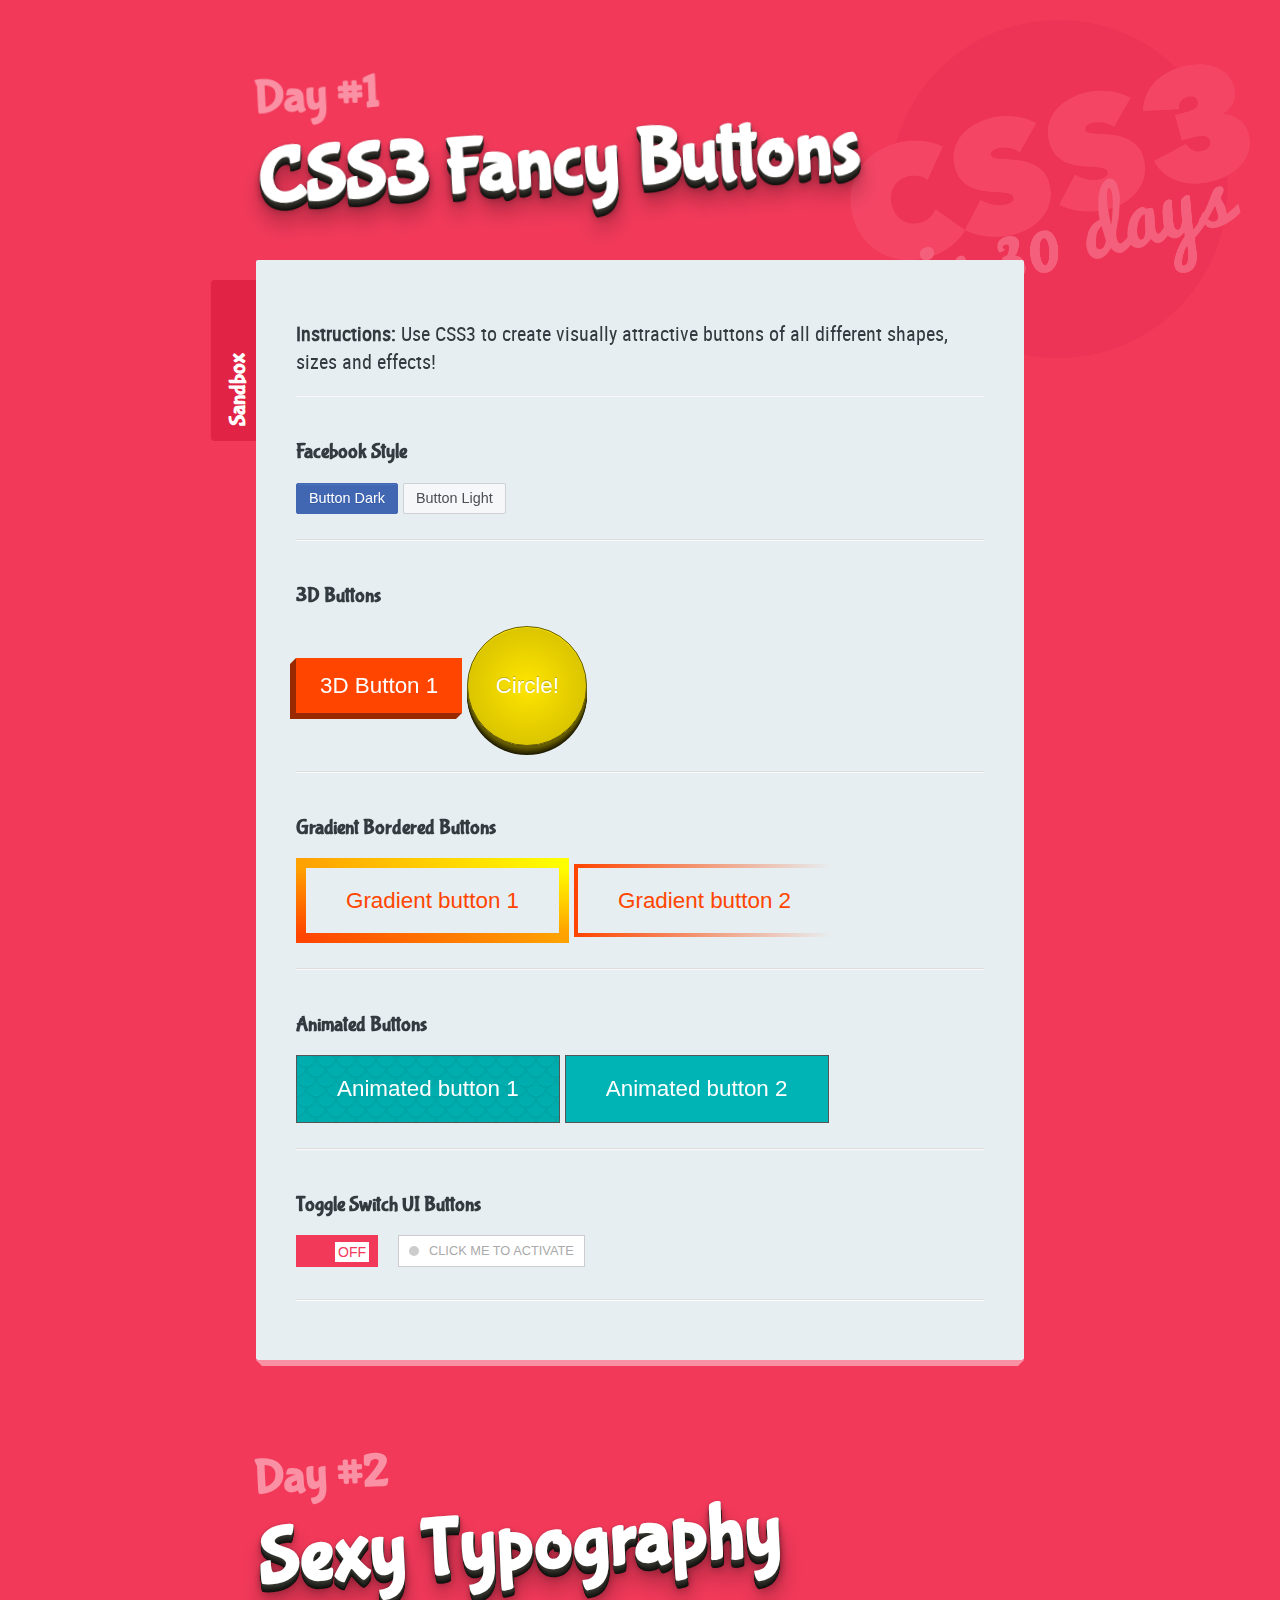
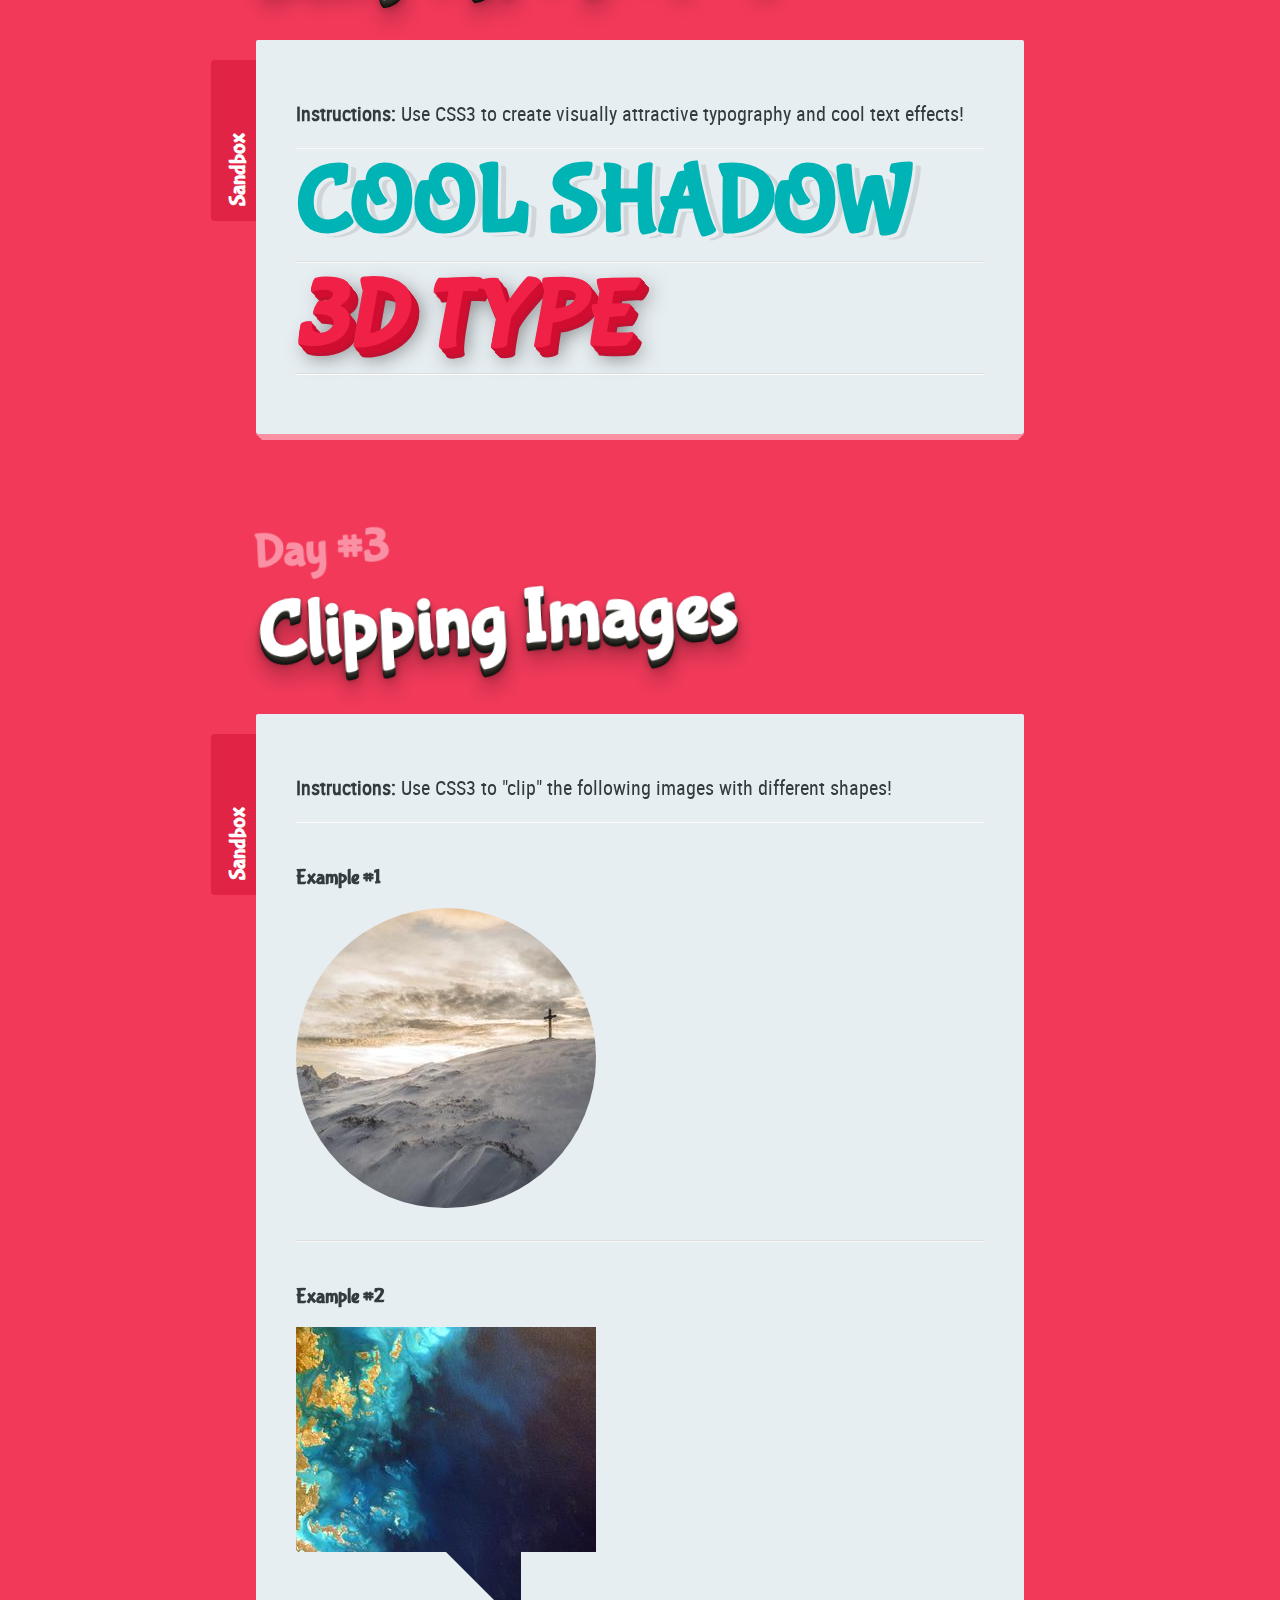
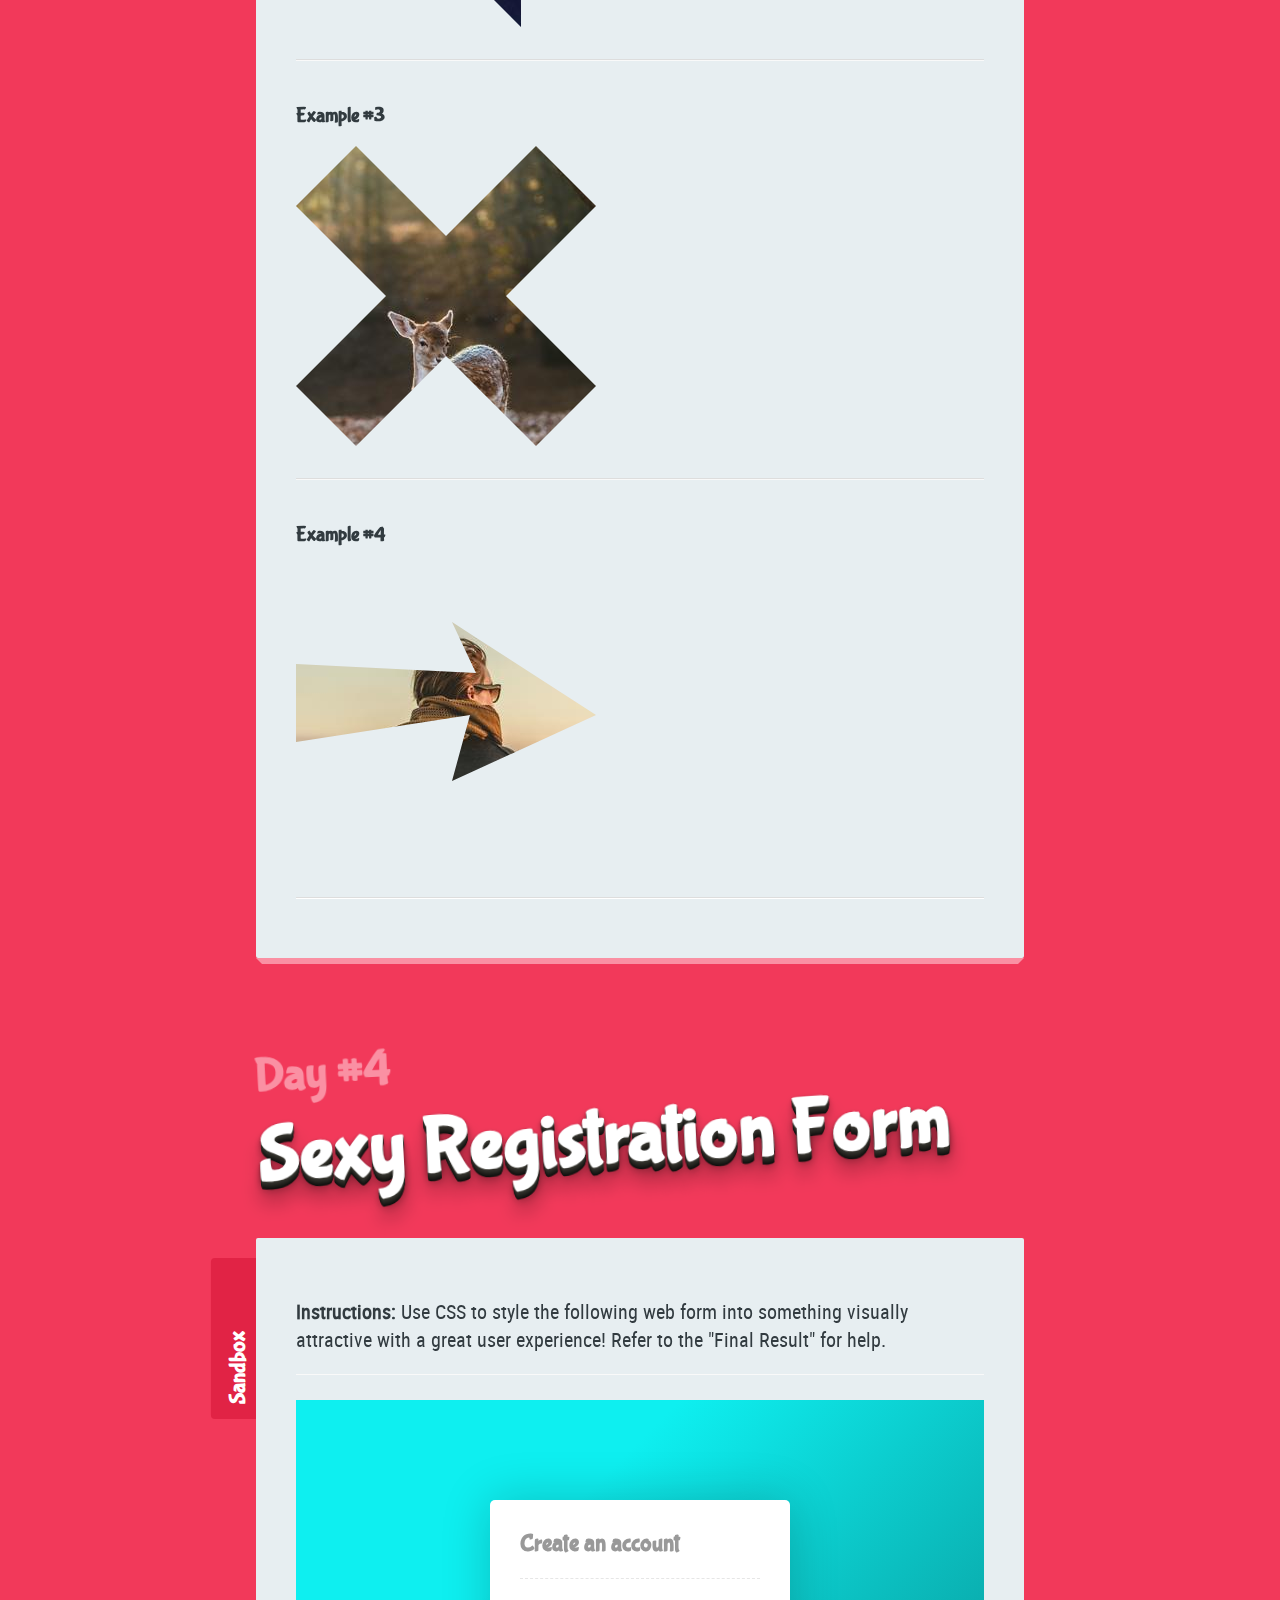
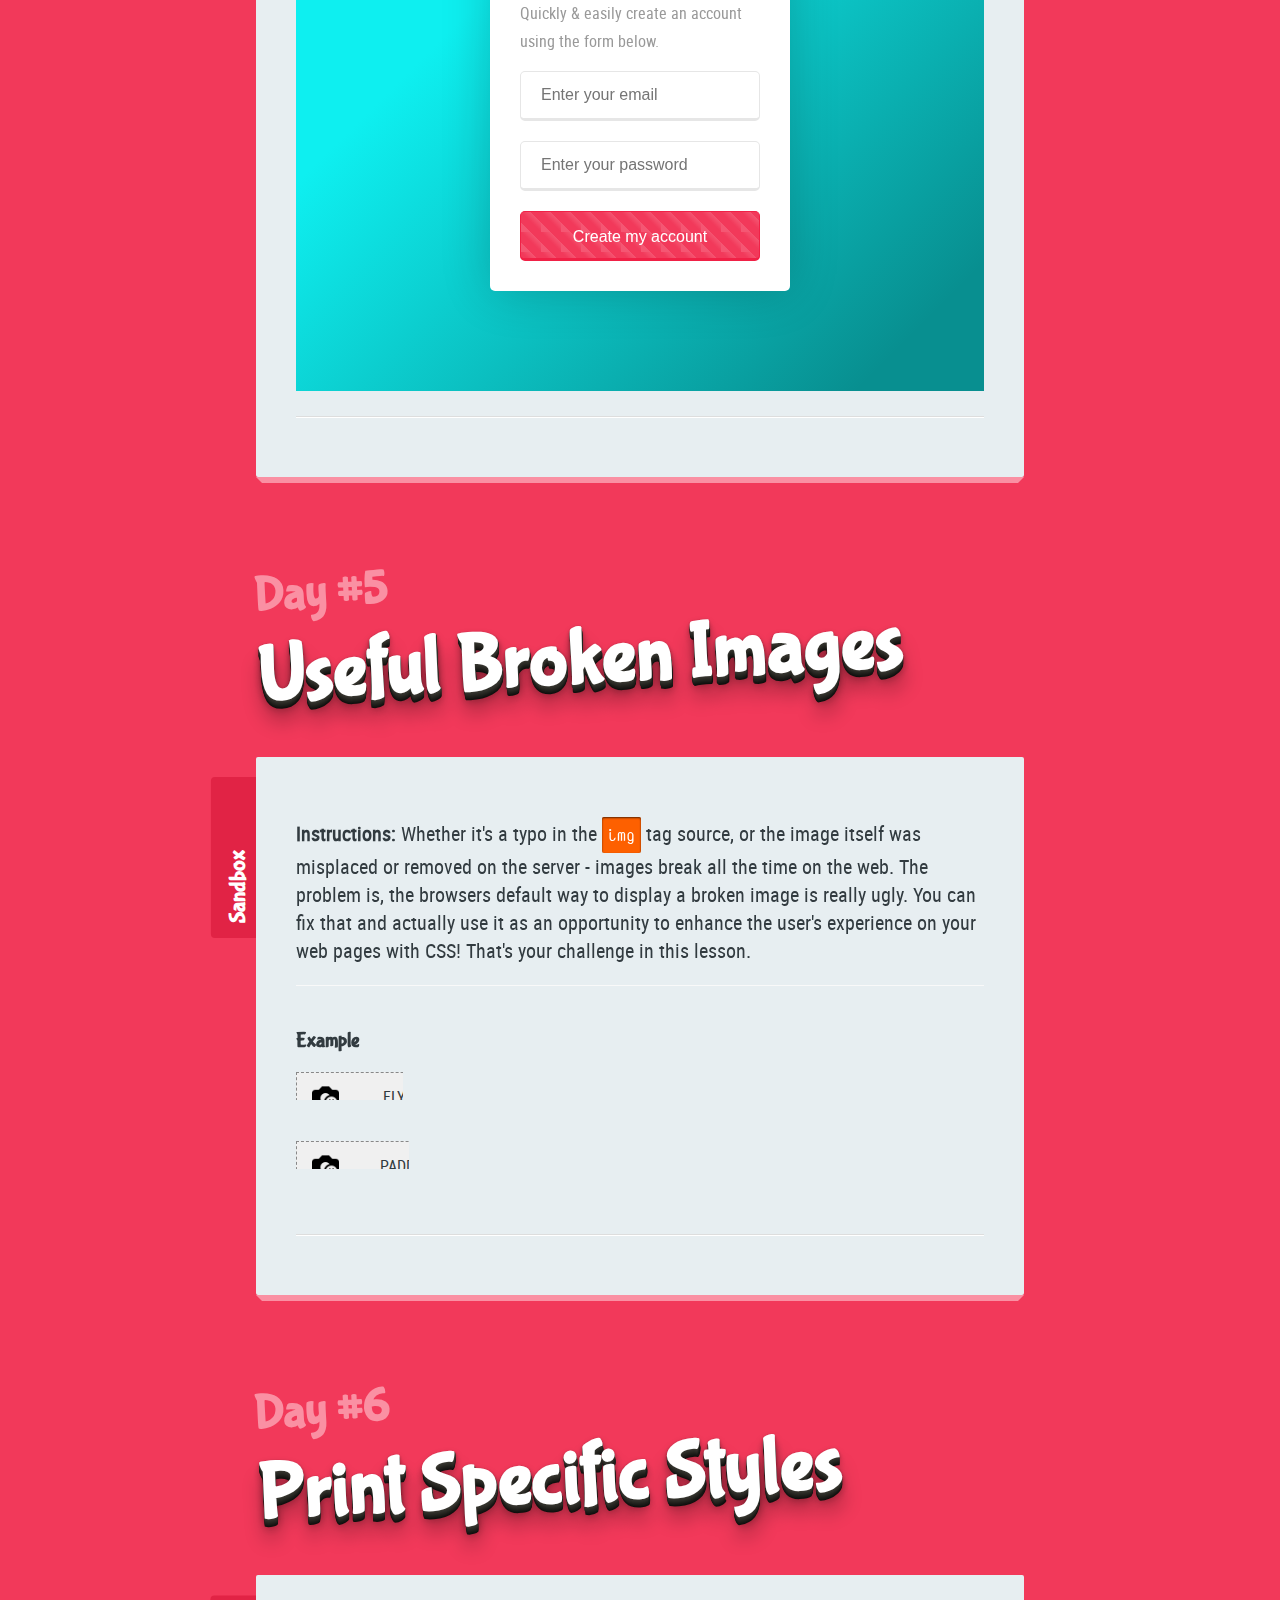
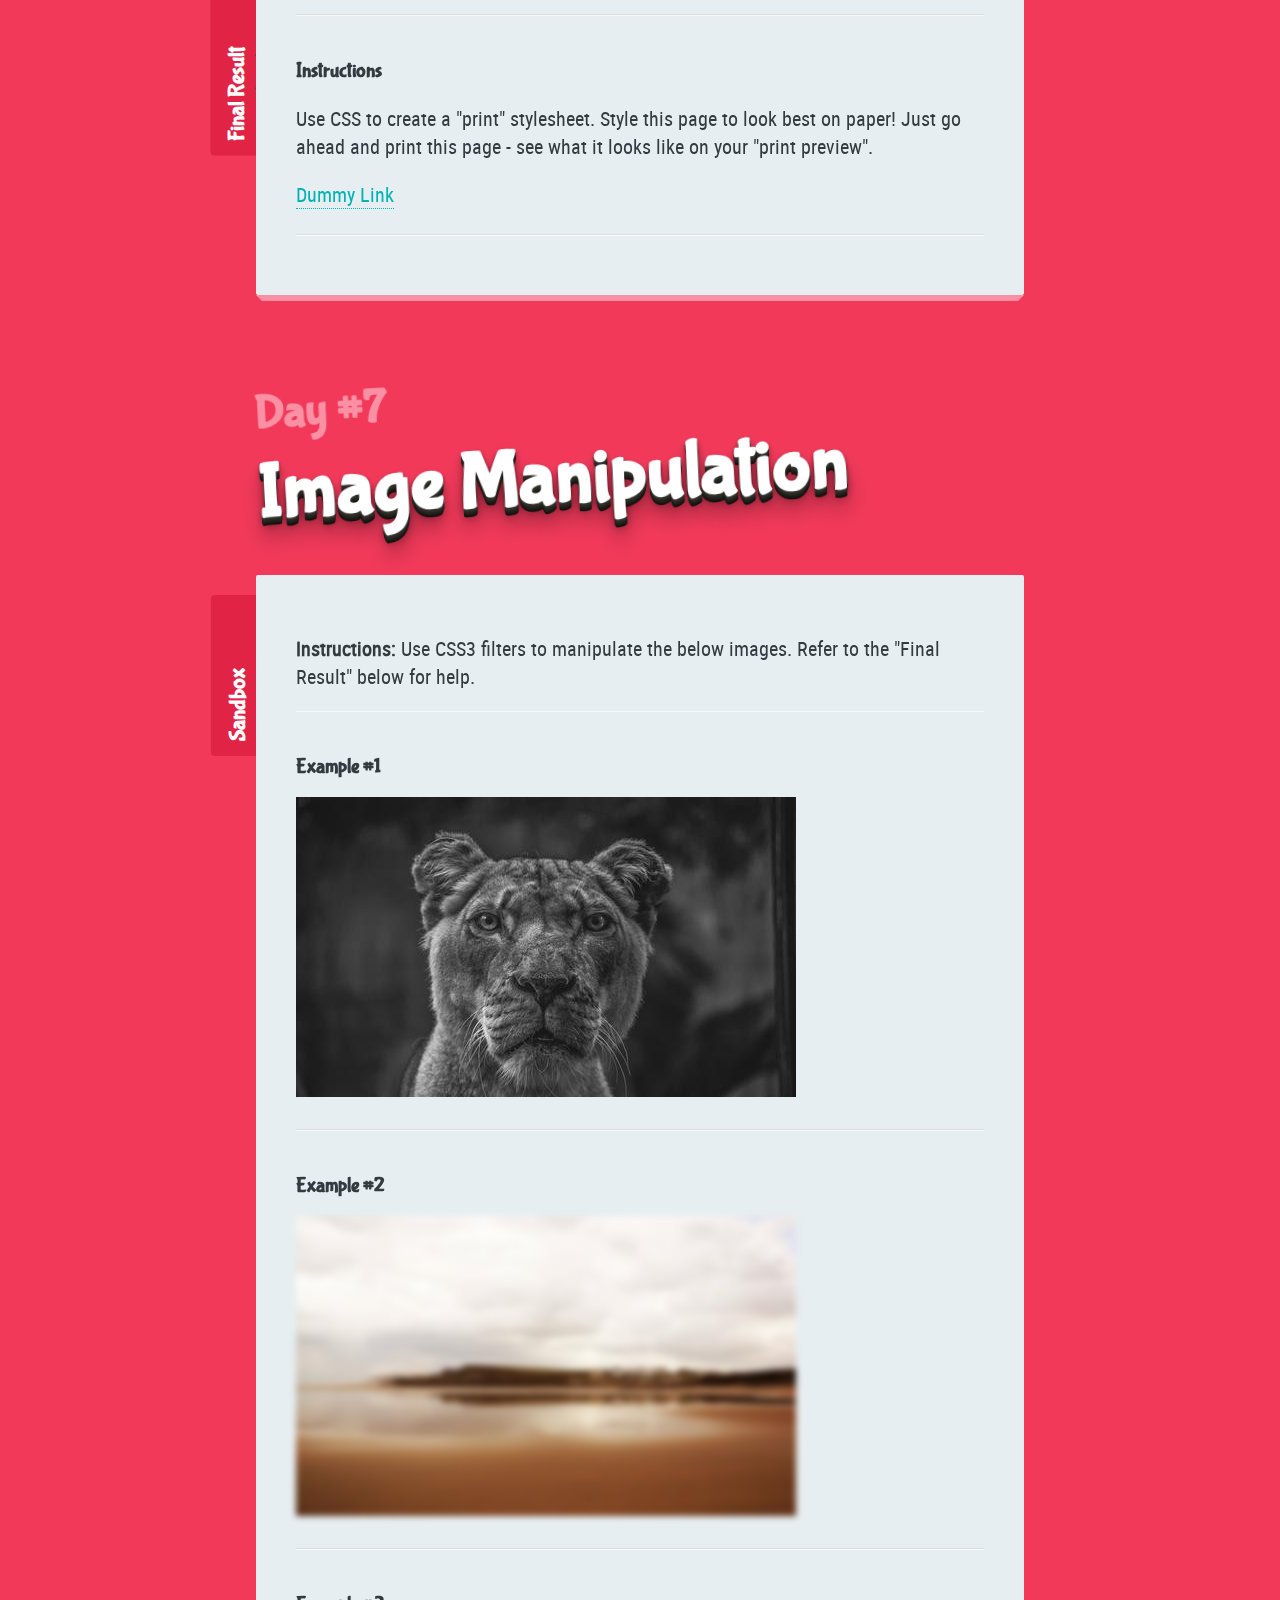
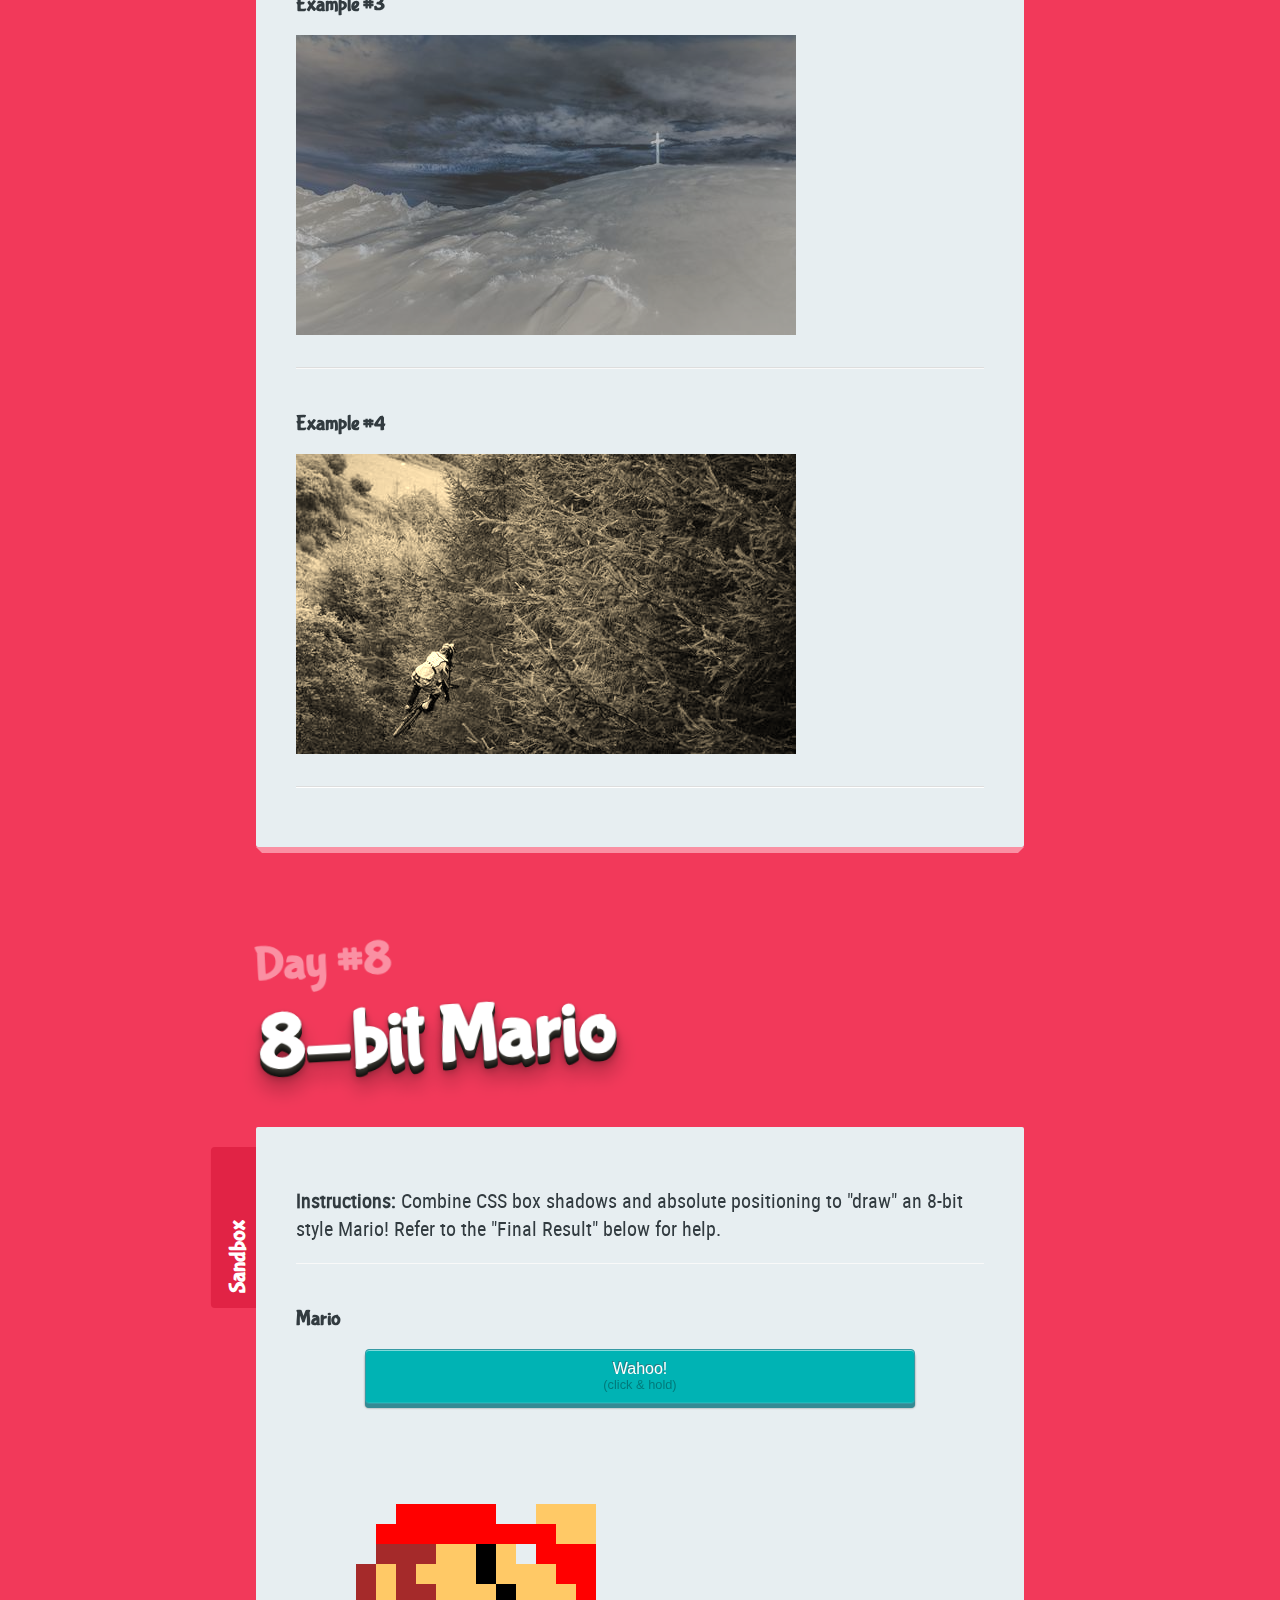
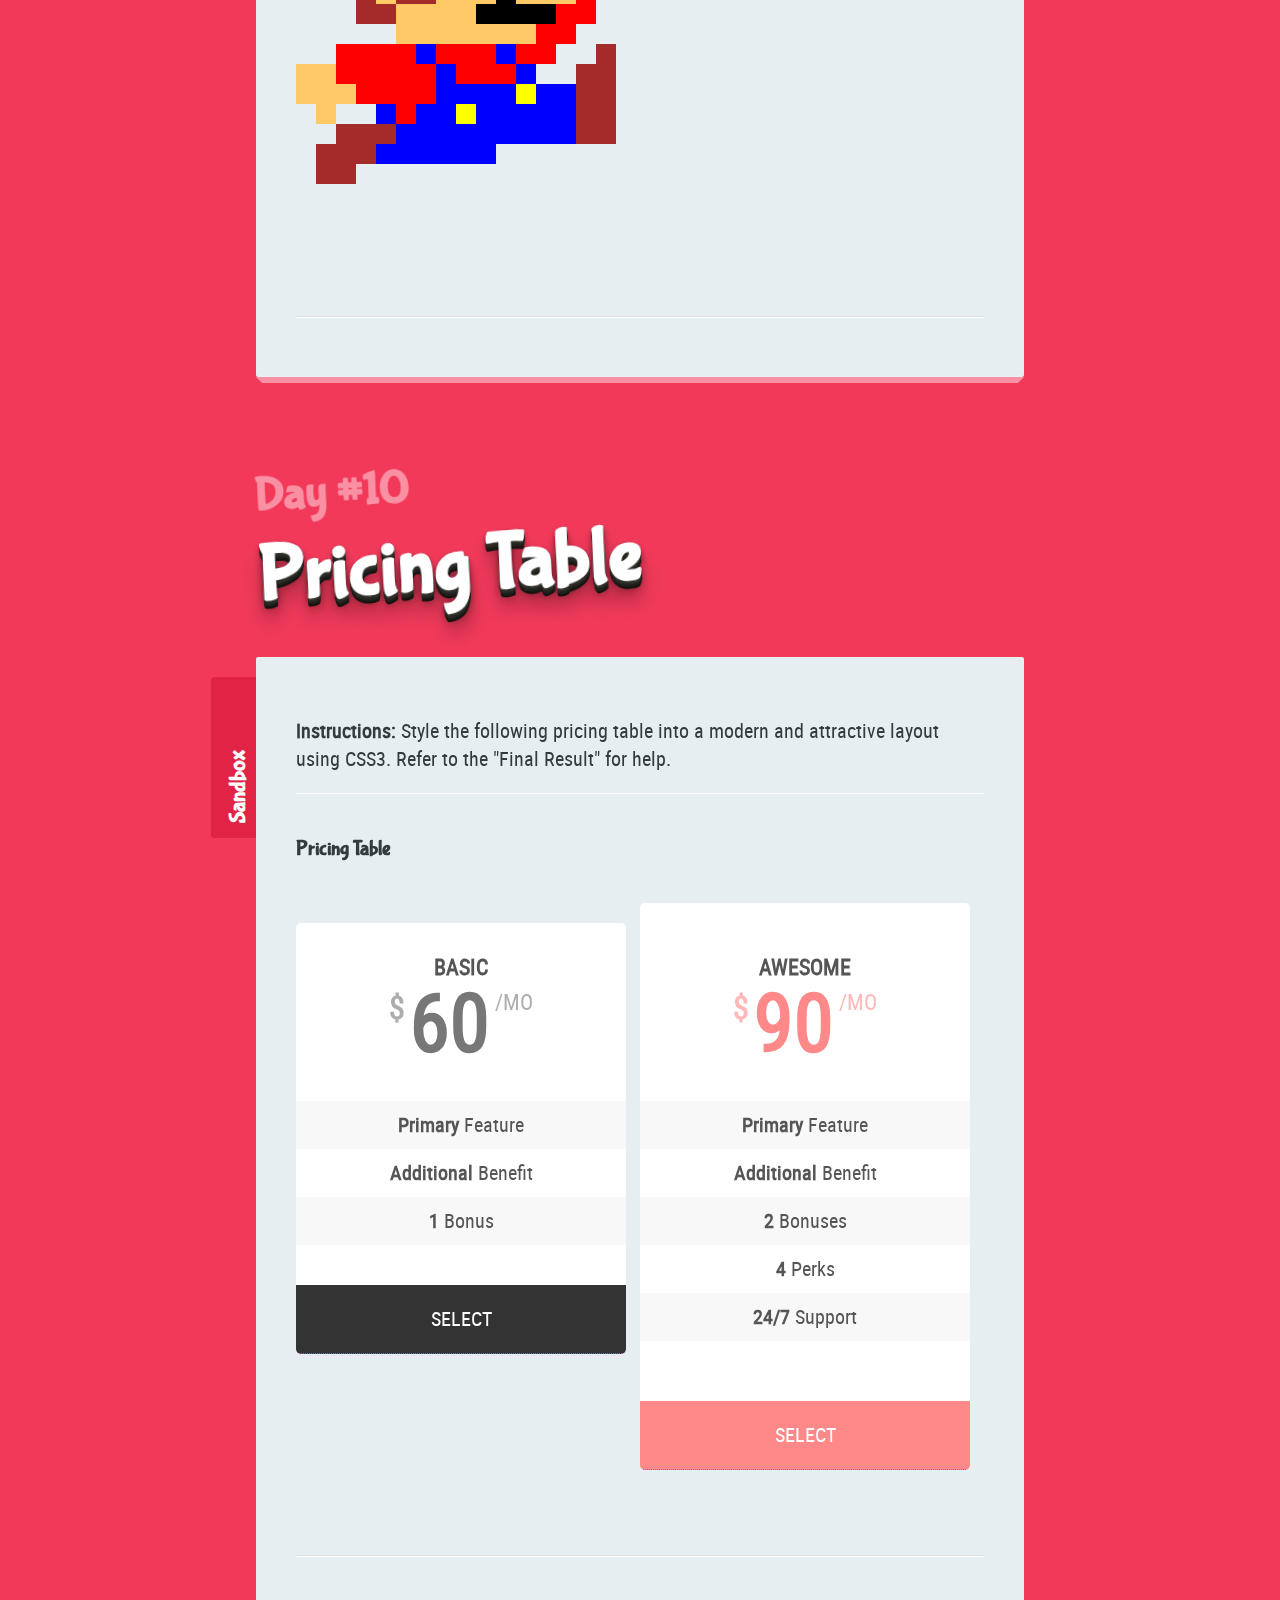
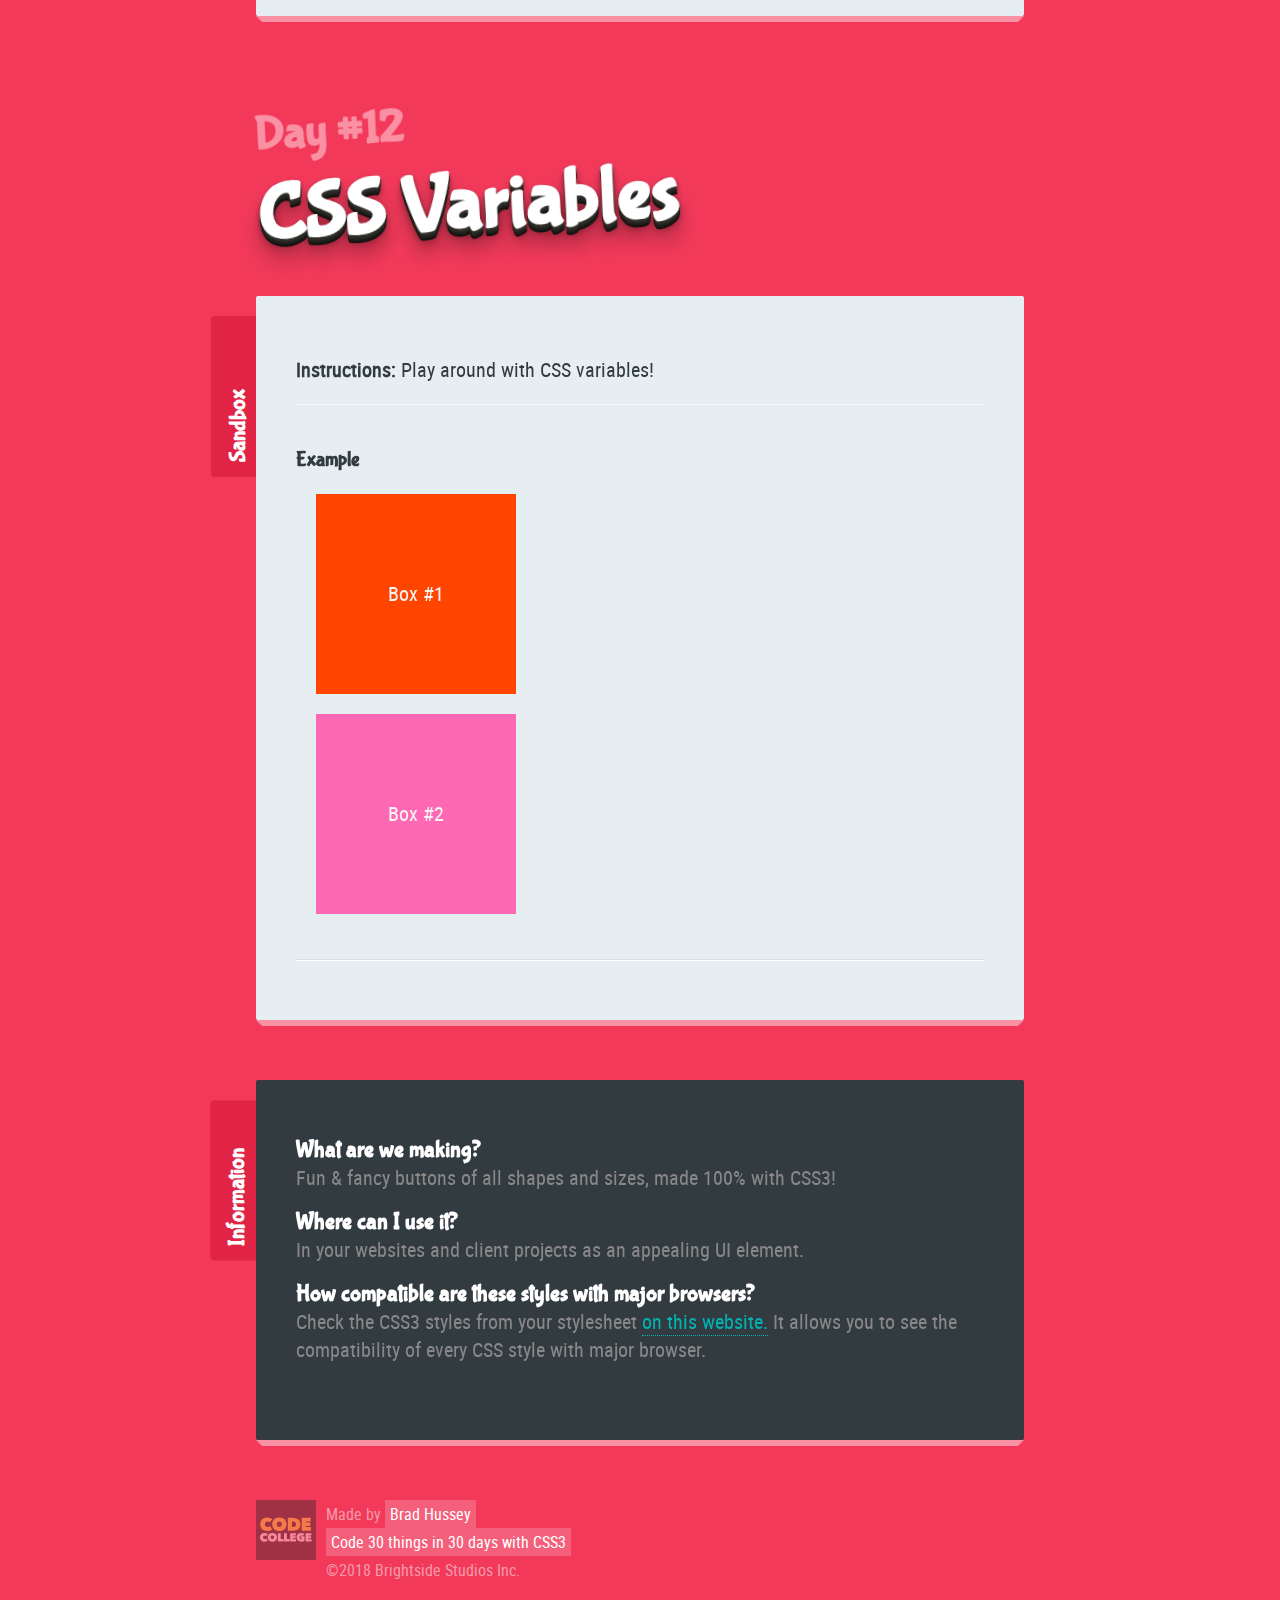
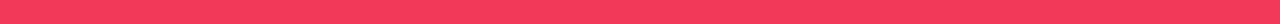
==== commit fad33aa4: "css variable" ====
--- a/index.html
+++ b/index.html
@@ -342,6 +342,20 @@
         </section>
       </div>
     </div>
+    <h1><small>Day #12</small> CSS Variables</h1>
+
+    <div class="sandbox">
+      <h2>Sandbox <small>This is where you play</small></h2>
+      <div class="content">
+        <p><strong>Instructions:</strong> Play around with CSS variables!</p>
+
+        <section>
+          <h4>Example</h4>
+          <div class="box">Box #1</div>
+          <div class="box box2">Box #2</div>
+        </section>
+      </div>
+    </div>
     <div class="info">
       <h2>Information <small>About this lesson</small></h2>
       <h3>What are we making?</h3>
--- a/css/sandbox.css
+++ b/css/sandbox.css
@@ -1050,8 +1050,8 @@
   padding: 10px 20px;
   margin: 0;
 }
-,
-pricing-body ul li:nth-child(2n) {
+
+.pricing-body ul li:nth-child(2n) {
   background-color: #fff;
 }
 .pricing-body ul li:nth-child(2n + 1) {
@@ -1131,3 +1131,29 @@
     padding-top: 30px;
   }
 }
+
+/* css variable day 11 */
+
+.sandbox {
+  --primary-color: orangered;
+  --secondary-color: hotpink;
+  --base-measurement: 20px;
+}
+
+.sandbox .box {
+  text-align: center;
+
+  --text-color: #f3f3f3;
+
+  color: var(--text-color);
+
+  background-color: var(--primary-color);
+  margin: var(--base-measurement);
+
+  height: calc(var(--base-measurement) * 10);
+  width: calc(var(--base-measurement) * 10);
+  line-height: calc(var(--base-measurement) * 10);
+}
+.sandbox .box2 {
+  background-color: var(--secondary-color);
+}
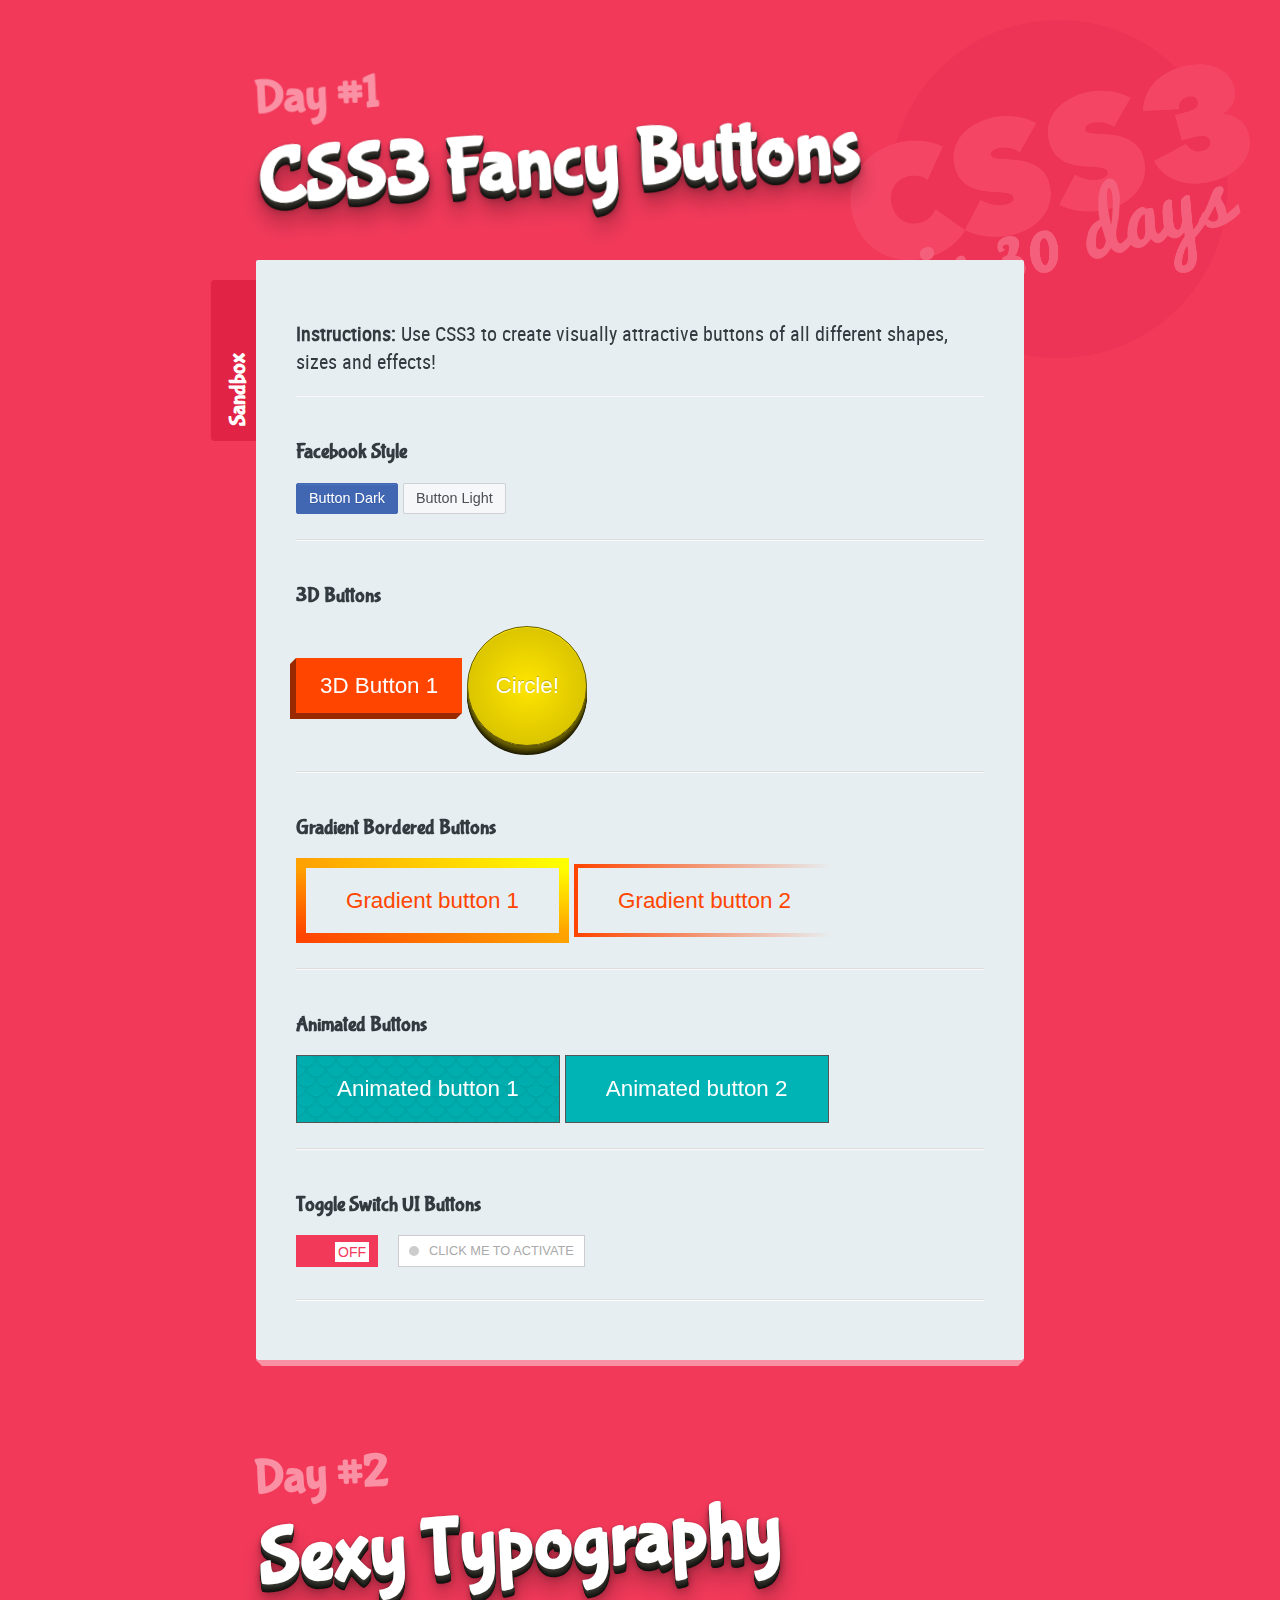
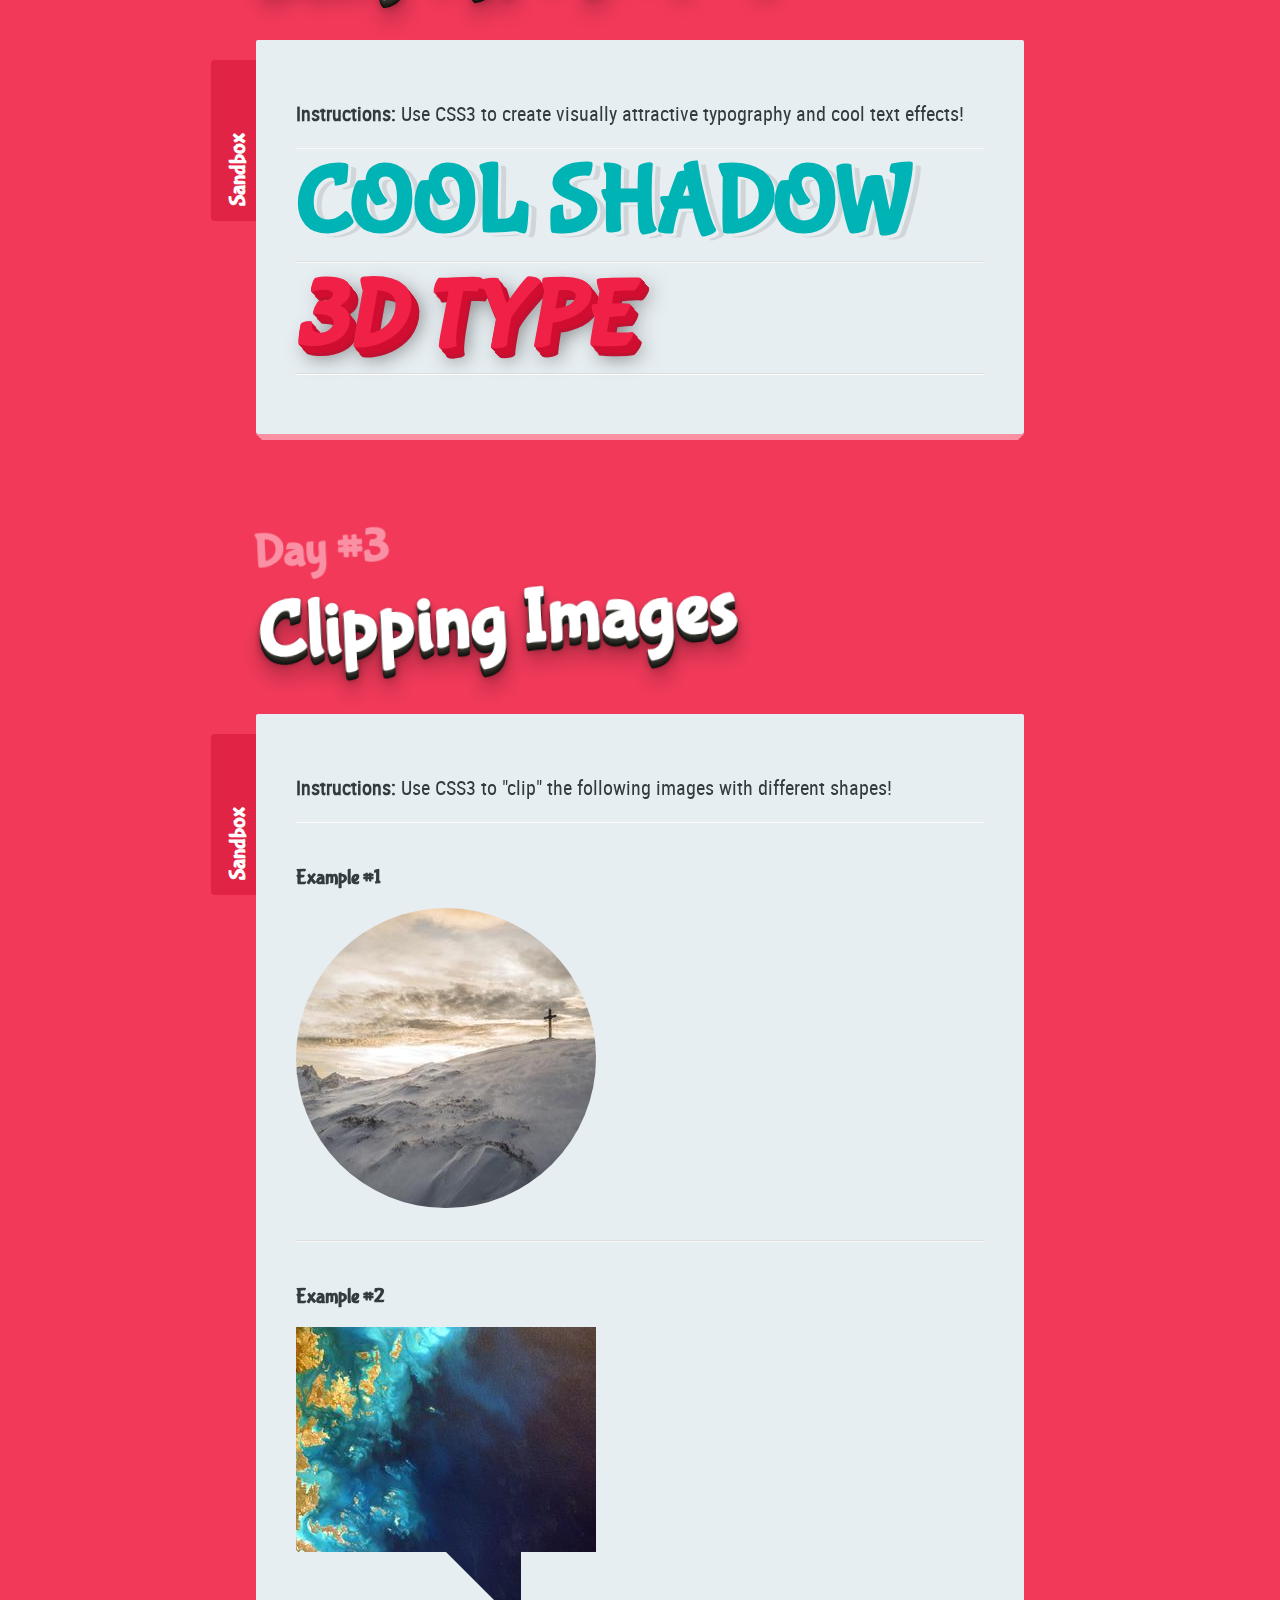
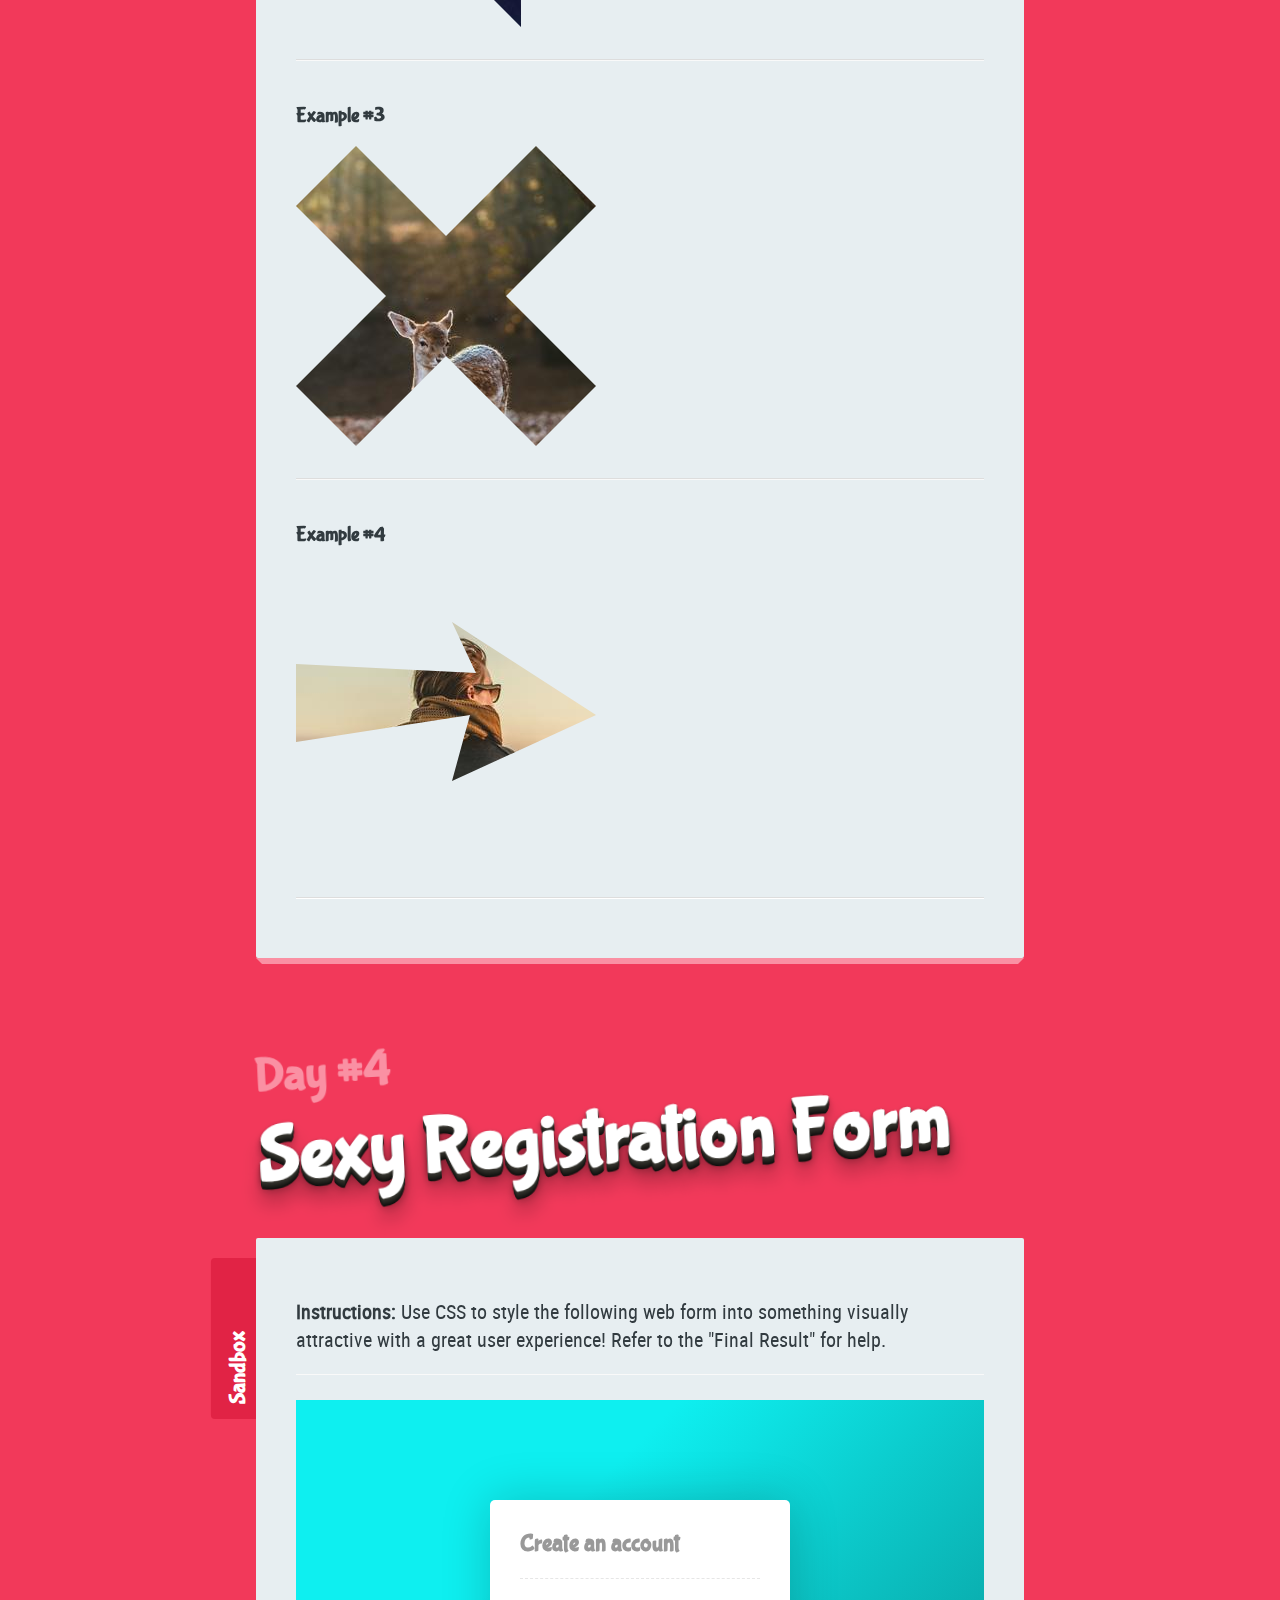
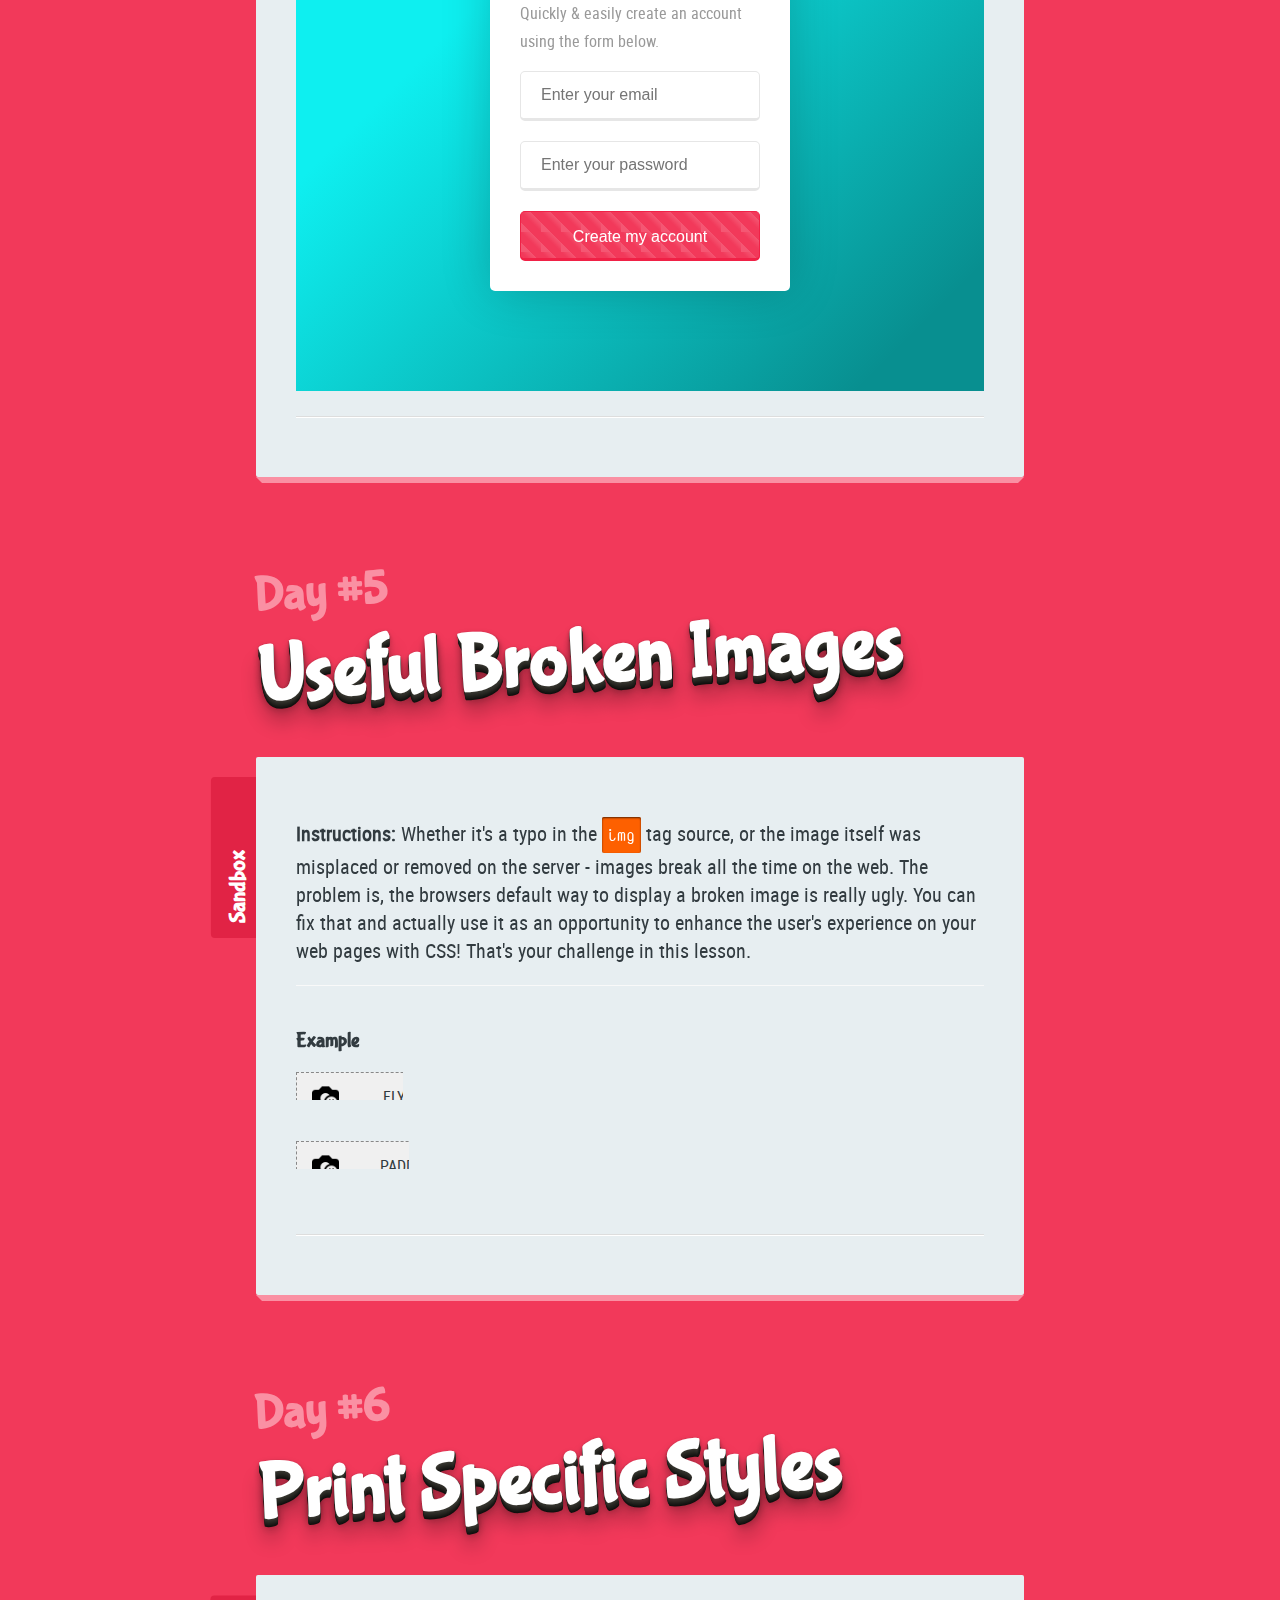
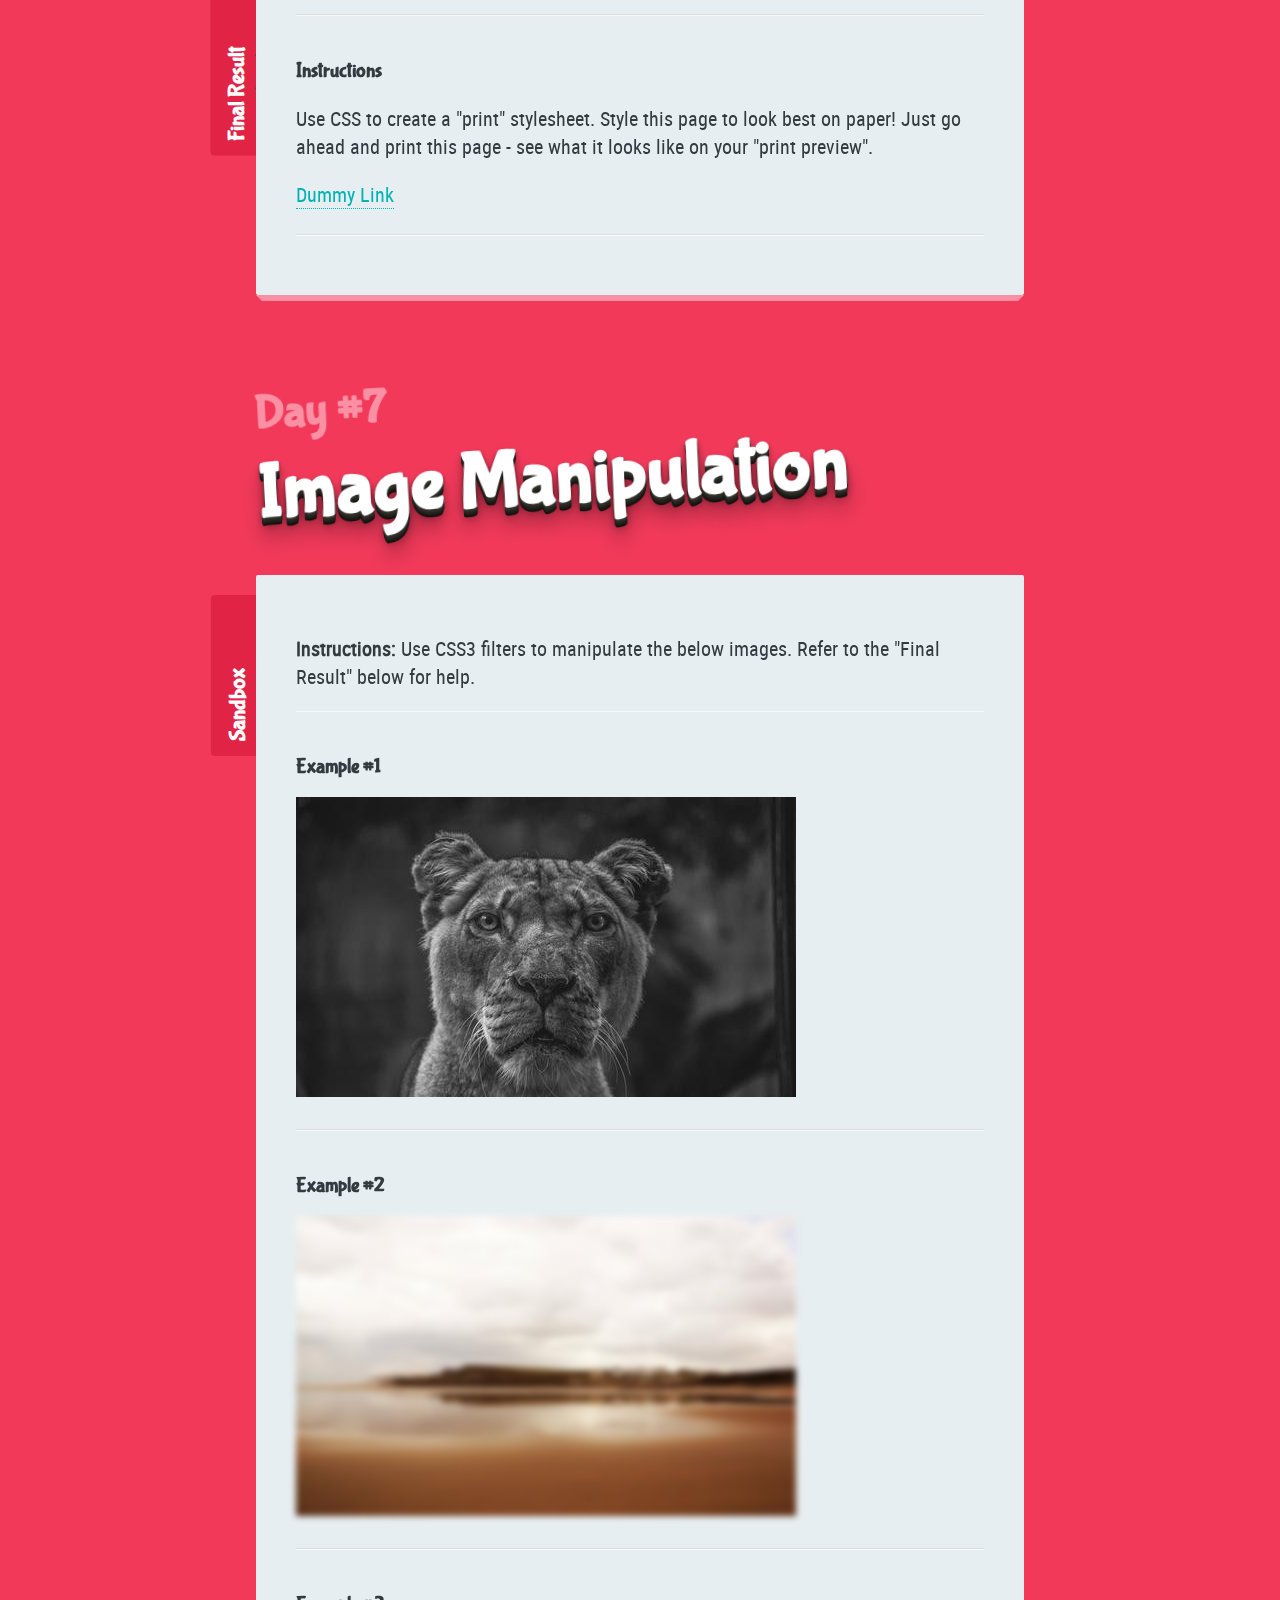
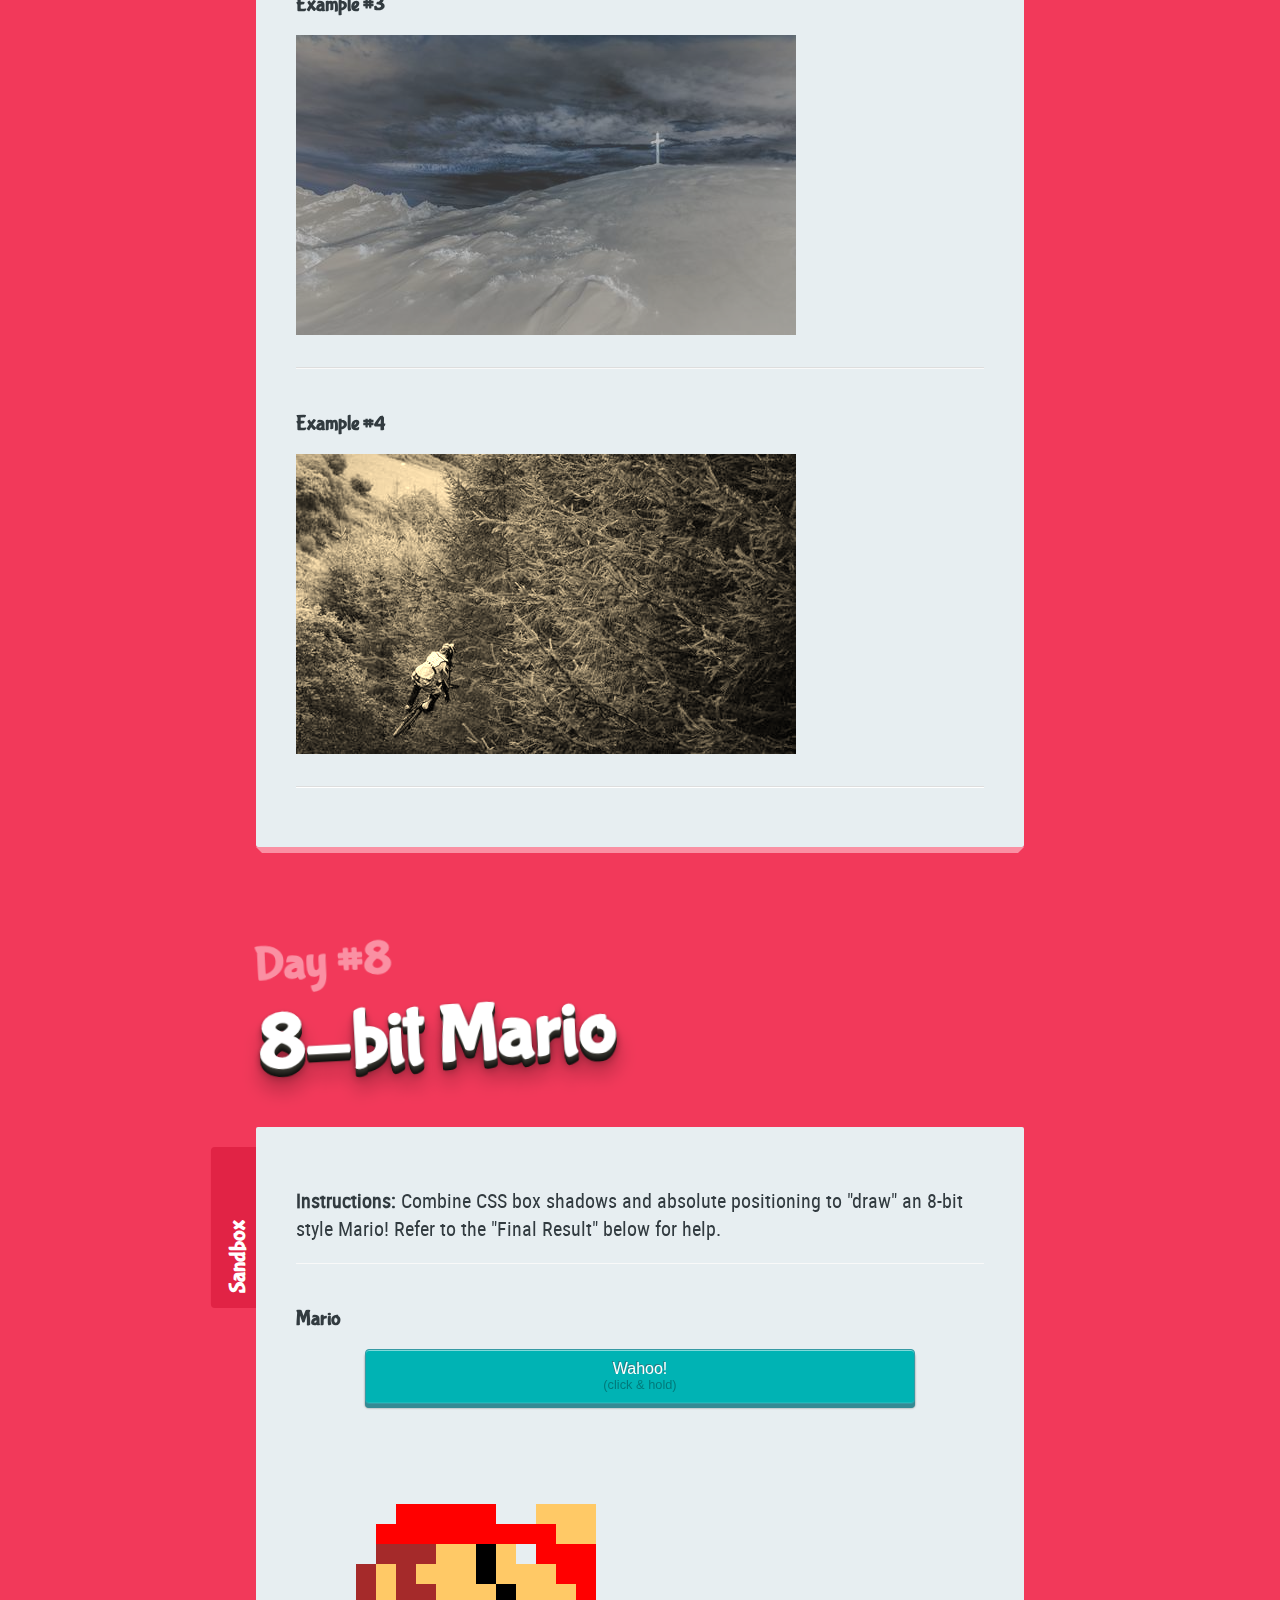
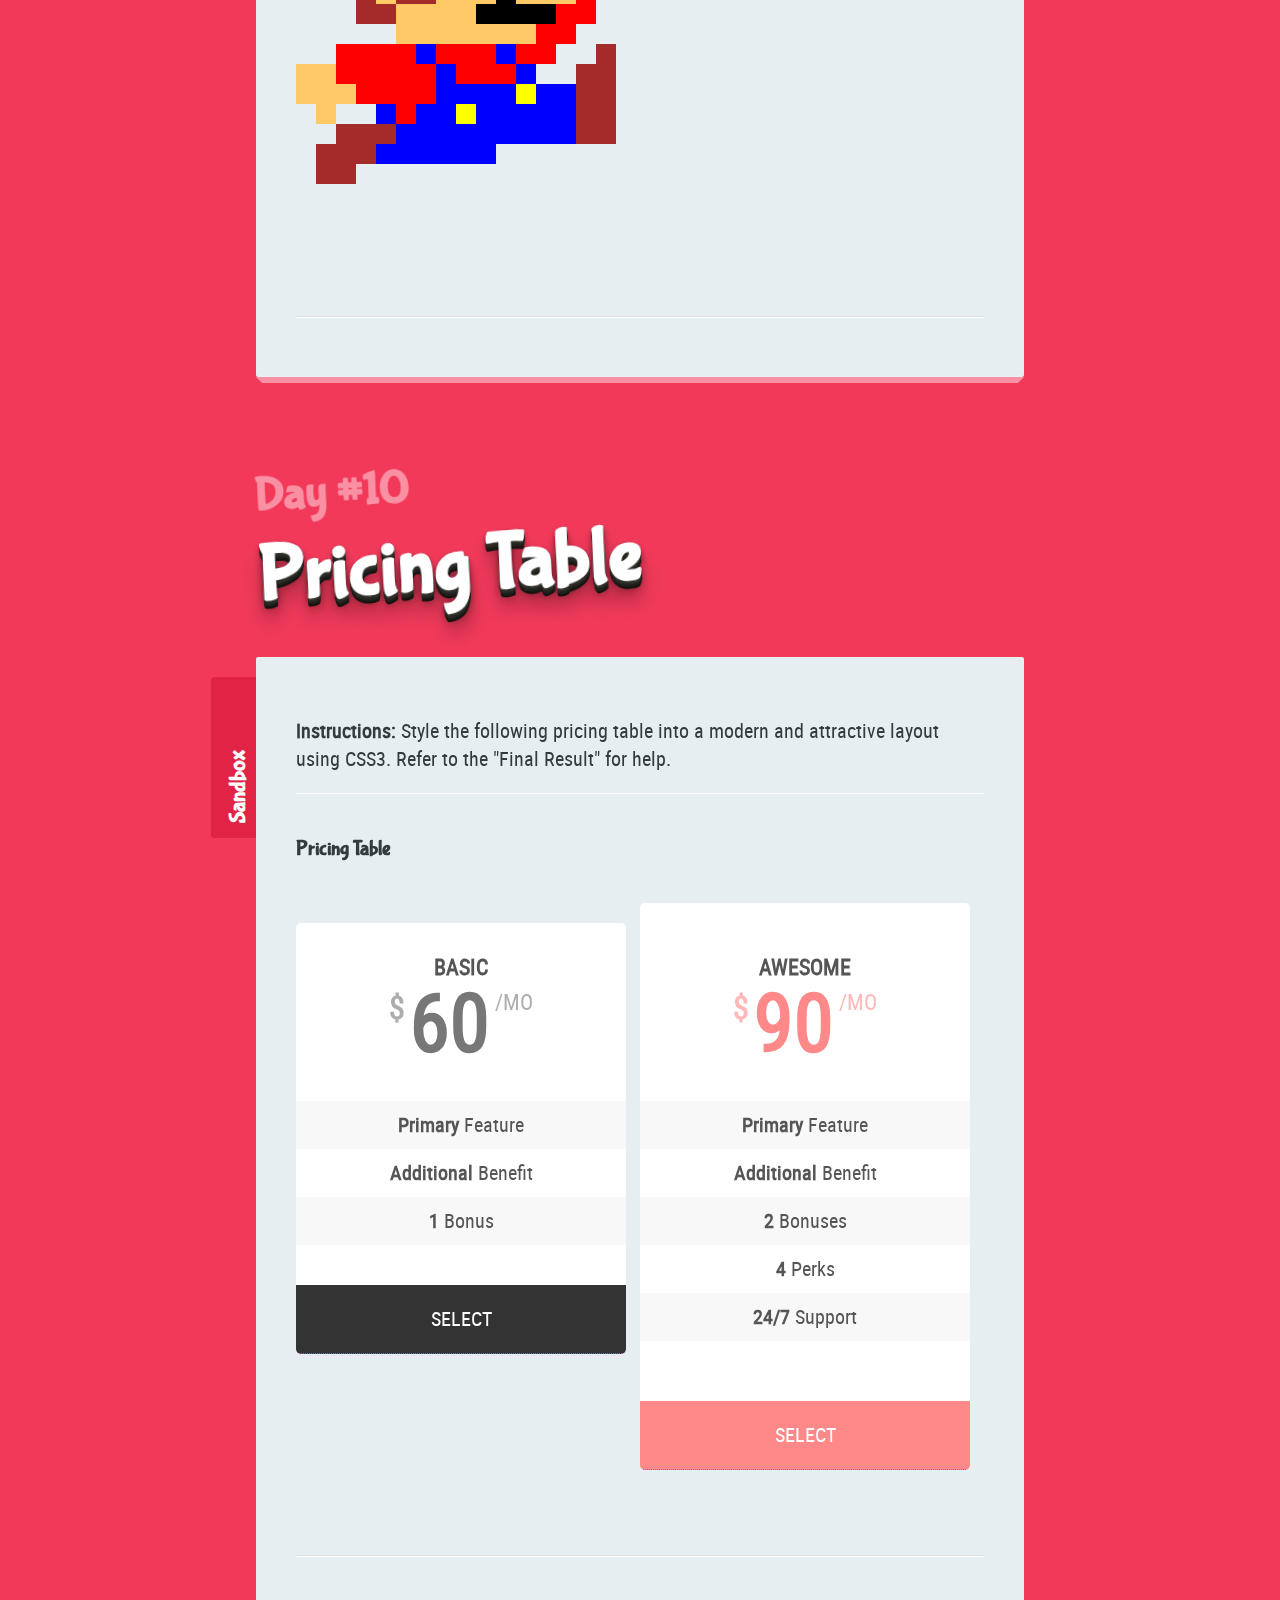
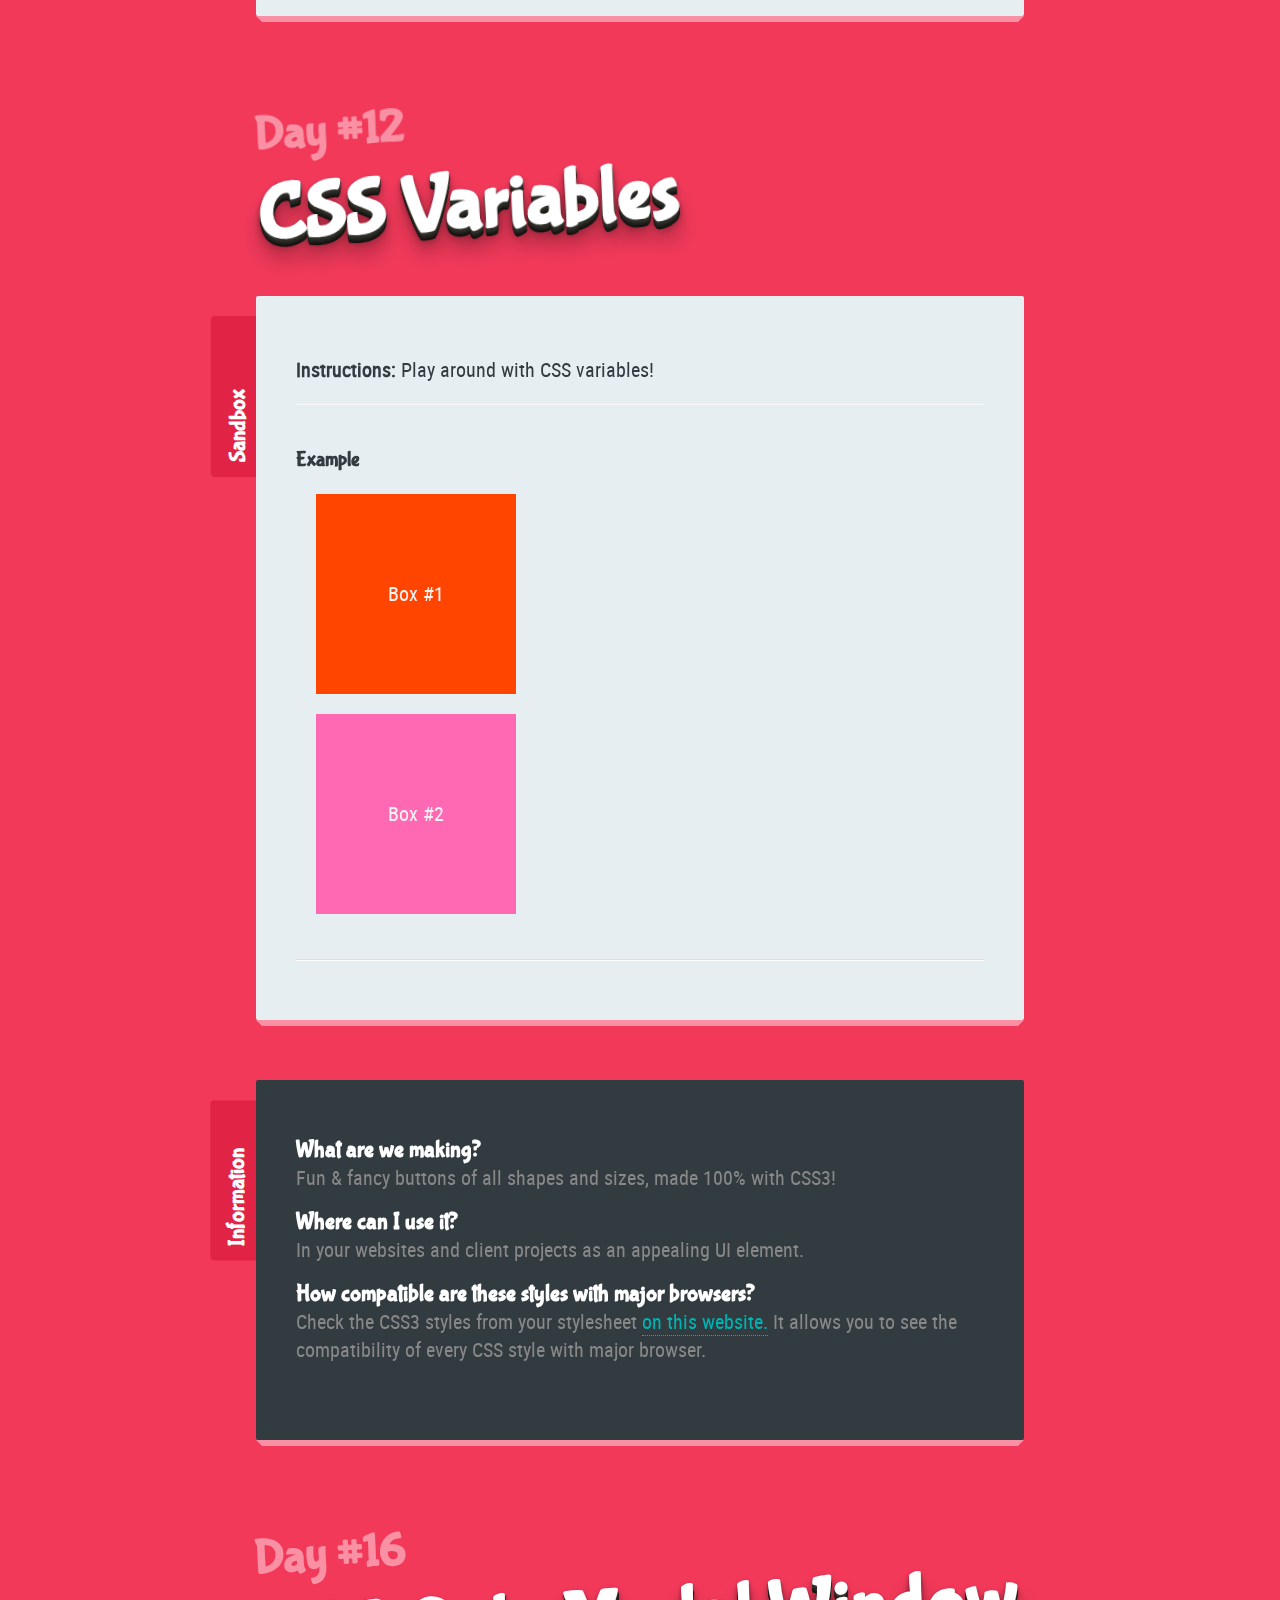
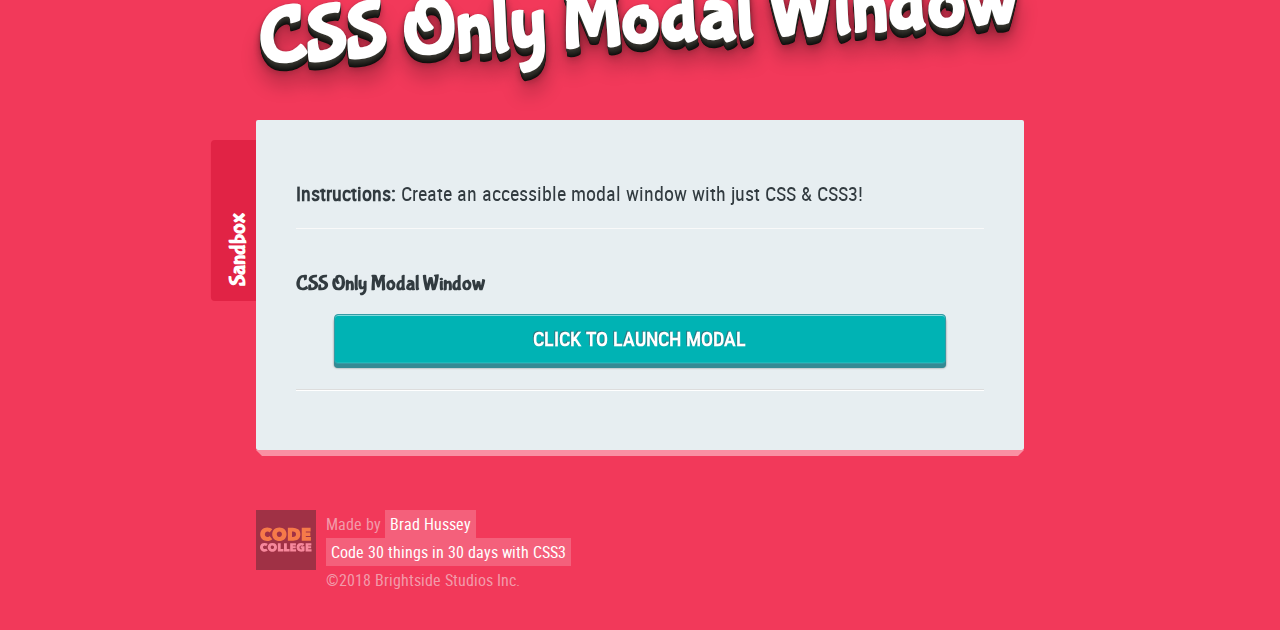
==== commit 0a4d8755: "modal windows css3" ====
--- a/index.html
+++ b/index.html
@@ -373,6 +373,48 @@
         the compatibility of every CSS style with major browser.
       </p>
     </div>
+    <h1><small>Day #16</small> CSS Only Modal Window</h1>
+
+    <div class="sandbox">
+      <h2>Sandbox <small>This is where you play</small></h2>
+      <div class="content">
+        <p>
+          <strong>Instructions:</strong> Create an accessible modal window with
+          just CSS &amp; CSS3!
+        </p>
+
+        <section>
+          <h4>CSS Only Modal Window</h4>
+
+          <input type="checkbox" id="click" style="display: none" />
+          <label class="button" for="click">
+            <a class="button-theme">Click to launch modal</a>
+          </label>
+
+          <div class="modal">
+            <div class="modal__content">
+              <h3>Heading Title</h3>
+              <p>
+                Lorem Ipsum is simply dummy text of the printing and typesetting
+                industry. Lorem Ipsum has been the industry's standard dummy
+                text ever since the 1500s, when an unknown printer took a galley
+                of type and scrambled it to make a type specimen book. It has
+                survived not only five centuries, but also the leap into
+                electronic typesetting, remaining essentially unchanged. It was
+                popularised in the 1960s with the release of Letraset sheets
+                containing Lorem Ipsum passages, and more recently with desktop
+                publishing software like Aldus PageMaker including versions of
+                Lorem Ipsum.
+              </p>
+              <label for="click" class="button">
+                <a class="button-theme">Close</a>
+              </label>
+            </div>
+          </div>
+          <div class="overlay"></div>
+        </section>
+      </div>
+    </div>
 
     <footer>
       <div class="logo">
--- a/css/sandbox.css
+++ b/css/sandbox.css
@@ -1157,3 +1157,134 @@
 .sandbox .box2 {
   background-color: var(--secondary-color);
 }
+
+/* sticky footer  day 12*/
+html,
+body {
+  height: 100%;
+  margin: 0;
+}
+.page-content {
+  min-height: 100%;
+  margin-bottom: -120px;
+}
+
+.page-content::after {
+  content: "";
+  display: block;
+}
+
+footer,
+.page-content::after {
+  height: 120px;
+}
+/* day 13 stycky header css */
+body.sticky-header-lesson {
+  margin-top: 200px;
+}
+.sticky-header {
+  background-color: rgba(242, 57, 90, 0.9);
+
+  position: fixed;
+  top: 0;
+  height: 180px;
+  width: 100%;
+
+  z-index: 99;
+  box-shadow: 0 0 10px rgba(0, 0, 0, 0.2);
+}
+
+.sticky-header h1 {
+  font-size: 2.8rem;
+  line-height: 3.2rem;
+  margin: 0 auto;
+}
+.sticky-header h1 small {
+  font-size: 2rem;
+}
+
+/* day 15 sticky sidebar */
+.sticky-sidebar-lesson {
+  width: 80%;
+  margin: 0 auto;
+}
+.sticky-sidebar-lesson::after {
+  display: table;
+  content: "";
+  clear: both;
+}
+.sticky-sidebar-lesson .sandbox {
+  width: 60%;
+  margin: 0 0 40px;
+  float: left;
+}
+
+.sticky-sidebar {
+  background-color: #e7eef1;
+  padding: 40px 40px 60px;
+  box-sizing: border-box;
+  border-radius: 2px;
+  box-shadow: 0 12px 0 -6px #fa90a3;
+
+  position: fixed;
+  right: 5%;
+  width: 36%;
+  float: right;
+}
+
+/* day 16 modal window */
+.button {
+  cursor: pointer;
+}
+.overlay {
+  position: fixed;
+  top: 0;
+  left: 0;
+  right: 0;
+  bottom: 0;
+  z-index: 99;
+  background-color: #000;
+  pointer-events: none;
+  opacity: 0;
+  -webkit-transform: scale(0.5);
+  transform: scale(0.5);
+  -webkit-transition: transform 0.5s ease, opacity 0.5s ease;
+  transition: transform 0.5s ease, opacity 0.5s ease;
+}
+
+input[type="checkbox"]:checked ~ .overlay {
+  pointer-events: auto;
+  opacity: 1;
+  -webkit-transform: scale(1);
+  transform: scale(1);
+}
+
+.modal {
+  position: fixed;
+  top: 50%;
+  left: 50%;
+  z-index: 100;
+  -webkit-transform: translate(-50%, -50%) scale(0.5);
+  transform: translate(-50%, -50%) scale(0.5);
+  width: 100%;
+  max-width: 640px;
+  pointer-events: none;
+  opacity: 0;
+  -webkit-transition: transform 0.5s ease, opacity 0.5 ease;
+  transition: transform 0.5s ease, opacity 0.5 ease;
+  transition-delay: 0.1s;
+}
+input[type="checkbox"]:checked ~ .modal {
+  pointer-events: auto;
+  opacity: 1;
+  -webkit-transform: translate(-50%, -50%) scale(1);
+  transform: translate(-50%, -50%) scale(1);
+  -webkit-transition: transform 0.5 ease, opacity 0.5s ease;
+  transition: transform 0.5 ease, opacity 0.5s ease;
+  transition-delay: 0.1s;
+}
+.modal__content {
+  display: block;
+  padding: 30px;
+  background-color: white;
+}
